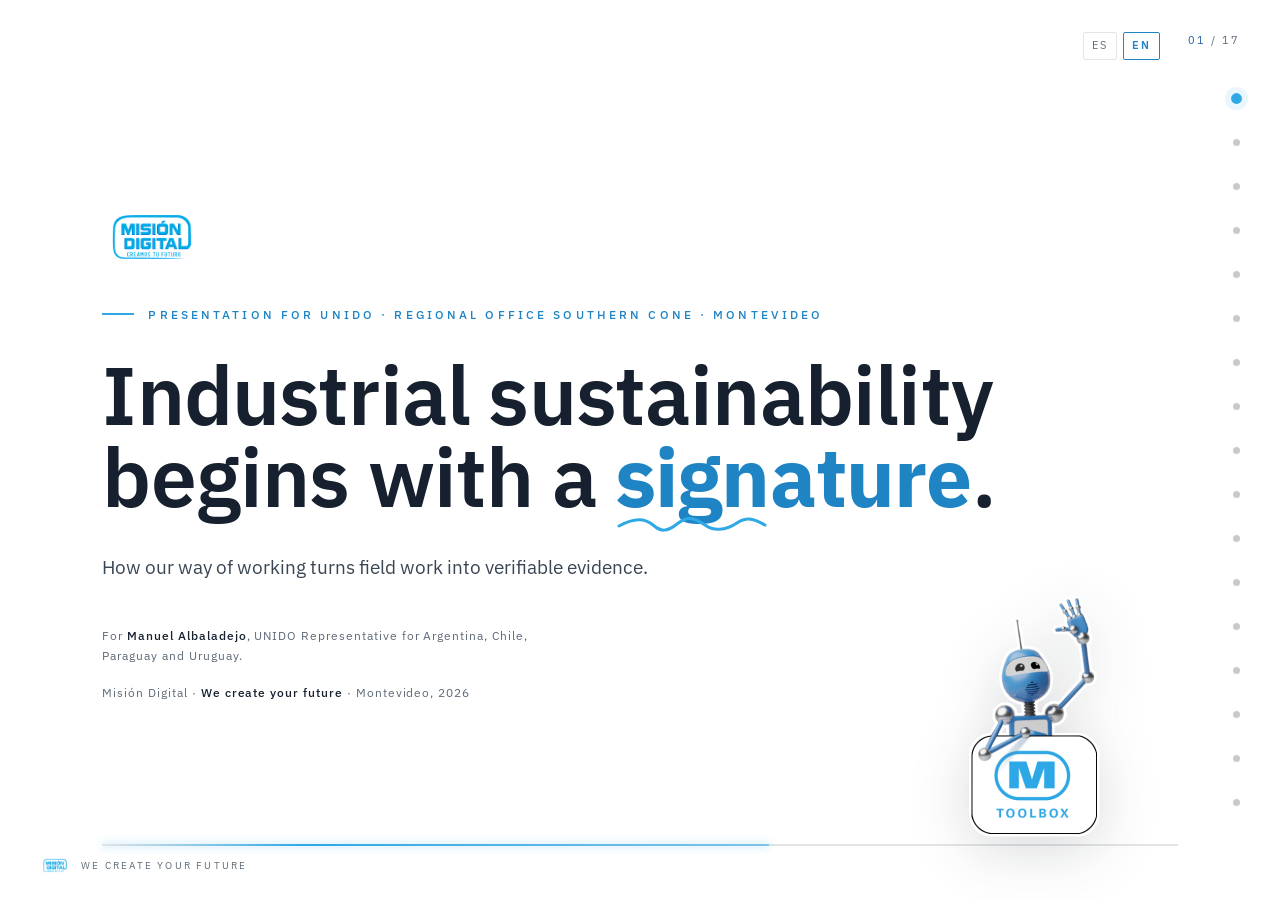
==== index-en.html @ bc935ff2 "Add English version, IBM Plex Sans unification, new assets - Add index-en.html (English translation," ====
<!DOCTYPE html>
<html lang="en">
<head>
<meta charset="utf-8">
<meta name="viewport" content="width=device-width, initial-scale=1, viewport-fit=cover">
<title>Misión Digital · Presentation for UNIDO · Southern Cone</title>
<meta name="description" content="Misión Digital. How our way of working turns field work into verifiable evidence. For the UNIDO Regional Office for the Southern Cone.">

<link rel="preconnect" href="https://fonts.googleapis.com">
<link rel="preconnect" href="https://fonts.gstatic.com" crossorigin>
<link href="https://fonts.googleapis.com/css2?family=IBM+Plex+Sans:wght@300;400;500;600;700&display=swap" rel="stylesheet">

<style>
/* ════════════════════════════════════════════════════════════════════════
   MISIÓN DIGITAL · ONUDI Cono Sur
   Brand system per Misión Digital Color Scheme Company Design:
   COOLING/WATER family on white. IBM Plex Sans Condensed (display),
   IBM Plex Sans (body), IBM Plex Mono (data). Heating reserved for accents.
   Cyan is the brand primary, teal is the mandate accent.
   ════════════════════════════════════════════════════════════════════════ */
:root {
  /* Surfaces */
  --white:      #FFFFFF;
  --mist:       #F4F8FB;
  --cloud:      #E8F1F7;
  --paper:      #FFFFFF;
  --paper-deep: #F4F8FB;
  --paper-card: #FFFFFF;

  /* Ink */
  --ink:        #16202E;
  --ink-body:   #3A4654;
  --ink-muted:  #5E6B79;
  --rule:       rgba(22, 32, 46, 0.12);
  --rule-strong:rgba(22, 32, 46, 0.24);

  /* COOLING / WATER (primary brand palette, exact RGB from the brand book) */
  --cyan:       #2EA9E6;   /* primary */
  --cyan-deep:  #1E84C4;
  --blue:       #2460A8;   /* secondary */
  --indigo:     #2D3566;   /* dark sections */
  --teal:       #00747F;   /* mandate accent */
  --sea:        #1A9C97;
  --cyan-soft:  rgba(46, 169, 230, 0.10);
  --teal-soft:  rgba(0, 116, 127, 0.10);
  --cyan-glow:  rgba(46, 169, 230, 0.55);

  /* HEATING / FIRE (reserved, accents only) */
  --heat:       #D3731B;
  --heat-2:     #C73C1C;

  /* Legacy aliases so existing markup resolves on-brand */
  --brand:      var(--cyan);
  --brand-deep: var(--cyan-deep);
  --brand-soft: var(--cyan-soft);
  --brand-bright: var(--cyan);
  --slate:      #5E6B79;
  --slate-soft: rgba(94, 107, 121, 0.10);

  --sans-c: "IBM Plex Sans", system-ui, sans-serif;
  --sans:   "IBM Plex Sans", system-ui, sans-serif;
  --mono:   "IBM Plex Sans", system-ui, sans-serif;

  --ease:    cubic-bezier(0.22, 1, 0.36, 1);
  --ease-d:  cubic-bezier(0.16, 1, 0.3, 1);
}

* { margin: 0; padding: 0; box-sizing: border-box; }
html { -webkit-font-smoothing: antialiased; text-rendering: optimizeLegibility; }
body { background: var(--white); color: var(--ink); font-family: var(--sans); font-weight: 400; line-height: 1.6; }
:focus-visible { outline: 2px solid var(--cyan-deep); outline-offset: 3px; }
.skip-link { position: absolute; left: 12px; top: -60px; z-index: 100; background: var(--white); color: var(--cyan-deep); font-family: var(--mono); font-size: 13px; padding: 10px 16px; border: 1px solid var(--rule-strong); border-radius: 3px; transition: top 200ms var(--ease); }
.skip-link:focus { top: 12px; }
::selection { background: var(--cyan-soft); color: var(--ink); }
img { display: block; max-width: 100%; }

.bg-wash {
  position: fixed; inset: 0; z-index: -2; pointer-events: none;
  background:
    radial-gradient(60% 50% at 82% 8%, rgba(46,169,230,0.06) 0%, transparent 60%),
    radial-gradient(55% 50% at 8% 92%, rgba(0,116,127,0.05) 0%, transparent 60%);
}

/* ════════════════════════════════════════════════════════════════════════
   CHROME
   ════════════════════════════════════════════════════════════════════════ */
.chrome { position: fixed; inset: 0; z-index: 50; pointer-events: none; }
.progress { position: absolute; top: 0; left: 0; height: 3px; width: 0%; background: linear-gradient(90deg, var(--cyan), var(--blue)); transition: width 800ms var(--ease-d); }
.brandmark { position: absolute; top: 26px; left: 40px; height: 34px; display: flex; align-items: center; }
.brandmark img { height: 100%; width: auto; }
.brandmark .wm { display: none; }
.counter { position: absolute; top: 32px; right: 40px; font-family: var(--mono); font-size: 11px; letter-spacing: 0.18em; color: var(--ink-muted); }
.counter .now { color: var(--blue); }
.dot-nav { position: absolute; right: 22px; top: 50%; transform: translateY(-50%); display: flex; flex-direction: column; gap: 0; pointer-events: auto; }
.dot-nav button { position: relative; width: 44px; height: 44px; border-radius: 50%; border: none; padding: 0; background: transparent; cursor: pointer; display: flex; align-items: center; justify-content: center; }
.dot-nav button::before { content: ""; width: 7px; height: 7px; border-radius: 50%; background: var(--rule-strong); transition: all 380ms var(--ease); }
.dot-nav button.active::before { background: var(--cyan); transform: scale(1.55); box-shadow: 0 0 0 4px var(--cyan-soft); }
.dot-nav button:hover::before { background: var(--blue); }
.dot-nav button:focus-visible { outline: 2px solid var(--cyan-deep); outline-offset: -6px; border-radius: 50%; }
body.dark-active .chrome .counter { color: rgba(255,255,255,0.7); }
body.dark-active .chrome .brandmark .blue { display: none; }
body.dark-active .chrome .brandmark .white { display: block !important; }

/* ════════════════════════════════════════════════════════════════════════
   SLIDE SKELETON
   ════════════════════════════════════════════════════════════════════════ */
.deck { scroll-snap-type: y proximity; height: 100vh; overflow-y: scroll; scroll-behavior: smooth; }
.deck::-webkit-scrollbar { width: 0; }
.slide {
  position: relative; min-height: 100vh; min-height: 100dvh;
  scroll-snap-align: start;
  padding: 116px 8vw 104px;
  display: flex; flex-direction: column; justify-content: center;
  isolation: isolate; content-visibility: auto; contain-intrinsic-size: 100vw 100vh;
  background: var(--white);
}
.slide.alt { background: var(--mist); }
.slide.dark { background: var(--indigo); color: #fff; }
.slide.cover { content-visibility: visible; background: var(--white); }
.slide-inner { width: 100%; max-width: 1100px; margin: 0 auto; }

/* ─── Kicker ─── */
.kicker { font-family: var(--mono); font-size: 12px; letter-spacing: 0.26em; text-transform: uppercase; color: var(--cyan-deep); font-weight: 500; display: flex; align-items: center; gap: 14px; margin-bottom: 30px; }
.kicker::before { content: ""; width: 32px; height: 2px; background: var(--cyan); }
.kicker.teal { color: var(--teal); }
.kicker.teal::before { background: var(--teal); }
.slide.dark .kicker { color: #6FD0F5; }
.slide.dark .kicker::before { background: #6FD0F5; }

/* ─── Display type: IBM Plex Sans Condensed ─── */
.h1 { font-family: var(--sans-c); font-weight: 600; font-size: clamp(44px, 6.4vw, 104px); line-height: 1.0; letter-spacing: -0.01em; color: var(--ink); text-wrap: balance; }
.h2 { font-family: var(--sans-c); font-weight: 600; font-size: clamp(32px, 4.4vw, 64px); line-height: 1.04; letter-spacing: -0.005em; color: var(--ink); text-wrap: balance; margin-bottom: 28px; }
.slide.dark .h1, .slide.dark .h2 { color: #fff; }
.h1 .em, .h2 .em { color: var(--cyan-deep); font-weight: 700; }
.slide.dark .h1 .em, .slide.dark .h2 .em { color: #6FD0F5; }
.lead { font-family: var(--sans); font-weight: 400; font-size: clamp(18px, 1.5vw, 23px); line-height: 1.58; color: var(--ink-body); max-width: 58ch; }
.slide.dark .lead { color: rgba(255,255,255,0.86); }
.body { font-family: var(--sans); font-size: 18px; line-height: 1.62; color: var(--ink-body); max-width: 60ch; }
.body em { font-style: normal; font-weight: 600; color: var(--ink); }
.slide.dark .body { color: rgba(255,255,255,0.84); }

.mono { font-family: var(--mono); font-size: 12px; letter-spacing: 0.08em; color: var(--ink-muted); }
.tagline { margin-top: 34px; font-family: var(--sans-c); font-weight: 500; font-size: 16px; letter-spacing: 0.02em; color: var(--ink-muted); }

.chips { display: flex; flex-wrap: wrap; gap: 12px; margin-top: 30px; }
.chip { font-family: var(--mono); font-size: 11px; letter-spacing: 0.16em; text-transform: uppercase; color: var(--blue); padding: 8px 16px; border: 1px solid var(--cyan-soft); border-radius: 2px; background: var(--cyan-soft); }

/* honest aside */
.aside { margin-top: 30px; padding: 18px 24px; border-left: 3px solid var(--slate); background: var(--slate-soft); border-radius: 0 3px 3px 0; max-width: 60ch; font-size: 15.5px; line-height: 1.6; color: var(--ink-body); }
.aside .lbl { font-family: var(--mono); font-size: 10px; letter-spacing: 0.2em; text-transform: uppercase; color: var(--slate); display: block; margin-bottom: 7px; }
.slide.dark .aside { background: rgba(255,255,255,0.07); border-left-color: rgba(255,255,255,0.4); color: rgba(255,255,255,0.82); }
.slide.dark .aside .lbl { color: rgba(255,255,255,0.6); }

/* pull quote */
.pq { margin-top: 40px; max-width: 52ch; }
.pq .q { font-family: var(--sans-c); font-weight: 500; font-size: clamp(20px,1.9vw,28px); line-height: 1.3; color: var(--ink); }
.pq .by { margin-top: 14px; font-family: var(--mono); font-size: 11px; letter-spacing: 0.16em; text-transform: uppercase; color: var(--ink-muted); display: flex; align-items: center; gap: 12px; }
.pq .by::before { content: ""; width: 22px; height: 2px; background: var(--cyan); }

/* ─── Reveals ─── */
.r-up { opacity: 0; transform: translateY(26px); transition: opacity 1s var(--ease), transform 1.1s var(--ease-d); }
.r-fade { opacity: 0; transition: opacity 1.1s var(--ease); }
.r-line { opacity: 0; transform: translateY(12px); transition: opacity 0.8s var(--ease), transform 0.9s var(--ease-d); }
.slide.in .r-up, .slide.in .r-fade, .slide.in .r-line { opacity: 1; transform: none; }
.slide.in [data-delay] { transition-delay: var(--d, 0s); }
.mask-rows .row { display: block; overflow: hidden; padding-bottom: 22px; margin-bottom: -22px; }
.mask-rows .row > span { display: inline-block; transform: translateY(110%); transition: transform 0.9s var(--ease-d); }
.sig-keep { white-space: nowrap; }
.slide.in .mask-rows .row > span { transform: translateY(0); }
.slide.in .mask-rows .row:nth-child(2) > span { transition-delay: 0.08s; }

/* signature underline */
.sig-wrap { display: inline-block; position: relative; }
.sig-path { stroke: var(--cyan); stroke-width: 3; fill: none; stroke-linecap: round; stroke-linejoin: round; stroke-dasharray: 760; stroke-dashoffset: 760; transition: stroke-dashoffset 1.4s var(--ease-d) 0.4s; }
.slide.in .sig-path { stroke-dashoffset: 0; }

/* data line motif */
.data-line { position: absolute; left: 8vw; right: 8vw; bottom: 54px; height: 2px; }
.data-line .track { position: absolute; inset: 0; background: var(--rule); }
.data-line .lit { position: absolute; left: 0; top: 0; height: 2px; width: 0; background: linear-gradient(90deg, transparent, var(--cyan) 30%, var(--cyan-glow)); box-shadow: 0 0 8px var(--cyan-glow); transition: width 1.8s var(--ease-d) 0.8s; }
.slide.in .data-line.broken .lit { width: 62%; }
.slide.in .data-line.whole .lit { width: 100%; transition-duration: 2.1s; }

.stamp { display: inline-flex; align-items: center; gap: 9px; font-family: var(--mono); font-size: 12px; letter-spacing: 0.04em; color: var(--ink); background: var(--white); border: 1px solid var(--rule-strong); border-radius: 3px; padding: 8px 13px; box-shadow: 0 8px 24px rgba(22,32,46,0.08); opacity: 0; transform: scale(0.96); transform-origin: left center; transition: opacity 0.4s ease 1s, transform 0.4s var(--ease-d) 1s; }
.slide.in .stamp { opacity: 1; transform: scale(1); }
.stamp .dot { width: 7px; height: 7px; border-radius: 50%; background: var(--cyan); box-shadow: 0 0 7px var(--cyan-glow); }

/* ════════════════════════════════════════════════════════════════════════
   COVER + CLOSE
   ════════════════════════════════════════════════════════════════════════ */
.cover-logo { height: 56px; margin-bottom: 40px; }
.cover-logo img { height: 100%; width: auto; }
.cover-meta { margin-top: 44px; display: flex; flex-direction: column; gap: 8px; }
.cover-for { font-family: var(--mono); font-size: 12px; letter-spacing: 0.08em; color: var(--ink-muted); max-width: 62ch; line-height: 1.7; }
.cover-for b { color: var(--ink); font-weight: 500; }

/* ════════════════════════════════════════════════════════════════════════
   COMPONENTS
   ════════════════════════════════════════════════════════════════════════ */
.def-grid { display: grid; grid-template-columns: repeat(3, 1fr); gap: 22px; margin-top: 12px; }
.def-card { background: var(--white); border: 1px solid var(--rule); border-top: 3px solid var(--cyan); padding: 26px 24px 28px; border-radius: 3px; display: flex; flex-direction: column; gap: 12px; box-shadow: 0 10px 30px rgba(22,32,46,0.05); }
.def-card.ods { border-top-color: var(--teal); }
.def-card .dt { font-family: var(--sans-c); font-weight: 600; font-size: 24px; color: var(--ink); }
.def-card.ods .dt { color: var(--teal); }
.def-card .dd { font-size: 14.5px; line-height: 1.55; color: var(--ink-body); }
.def-card .src { font-family: var(--mono); font-size: 10px; letter-spacing: 0.1em; text-transform: uppercase; color: var(--ink-muted); margin-top: auto; padding-top: 12px; border-top: 1px solid var(--rule); }
.def-foot { margin-top: 30px; font-family: var(--sans-c); font-weight: 500; font-size: clamp(19px,1.8vw,26px); color: var(--ink); text-align: center; }
.def-foot b { color: var(--teal); font-weight: 700; }

/* diptych */
.dip { display: grid; grid-template-columns: 1fr 1fr; gap: 26px; margin-top: 14px; }
.dip .pane { border: 1px solid var(--rule); border-radius: 3px; padding: 26px; background: var(--white); display: flex; flex-direction: column; gap: 16px; min-height: 220px; }
.dip .pane.paper { background: repeating-linear-gradient(0deg, #fbfcfd, #fbfcfd 27px, #eef2f6 28px); }
.dip .pane .pane-lbl { font-family: var(--mono); font-size: 10px; letter-spacing: 0.18em; text-transform: uppercase; color: var(--ink-muted); }
.dip .pane.paper .scribble { font-family: var(--sans-c); font-weight: 400; color: var(--slate); font-size: 17px; line-height: 1.8; text-decoration: line-through; text-decoration-color: color-mix(in srgb, var(--heat-2) 45%, transparent); }
.dip .pane.digital { border-top: 3px solid var(--cyan); }
.dip .pane.digital .rec-row { display: flex; align-items: center; gap: 12px; font-family: var(--mono); font-size: 13px; color: var(--ink); padding: 9px 0; border-bottom: 1px solid var(--rule); }
.dip .pane.digital .rec-row .tick { color: var(--blue); }
.dip .foot-pair { display: grid; grid-template-columns: 1fr 1fr; gap: 26px; margin-top: 14px; }
.dip-foot { font-family: var(--mono); font-size: 11px; letter-spacing: 0.04em; color: var(--ink-muted); }
.dip-foot.ok { color: var(--blue); }

/* two-part */
.two { display: grid; grid-template-columns: 1fr 1fr; gap: 26px; margin-top: 10px; }
.two .panel { border: 1px solid var(--rule); border-radius: 3px; padding: 28px; background: var(--white); }
.two .panel h3 { font-family: var(--mono); font-size: 12px; font-weight: 500; letter-spacing: 0.2em; text-transform: uppercase; color: var(--blue); margin-bottom: 14px; }
.two .panel .pt { font-family: var(--sans-c); font-weight: 600; font-size: 21px; color: var(--ink); margin-bottom: 12px; }
.two .panel .pd { font-size: 15px; line-height: 1.55; color: var(--ink-body); }
.two .panel .pl { margin-top: 16px; font-family: var(--mono); font-size: 11px; color: var(--ink-muted); padding-top: 12px; border-top: 1px solid var(--rule); }
.two-mid { text-align: center; margin-top: 26px; font-family: var(--sans-c); font-weight: 500; font-size: clamp(18px,1.7vw,24px); color: var(--ink); }

/* columns */
.cols3 { display: grid; grid-template-columns: repeat(3,1fr); gap: 30px; margin-top: 10px; }
.col h3 { font-family: var(--mono); font-size: 11px; font-weight: 500; letter-spacing: 0.18em; text-transform: uppercase; color: var(--blue); margin-bottom: 16px; padding-bottom: 10px; border-bottom: 1px solid var(--rule); }
.col ul { list-style: none; display: flex; flex-direction: column; gap: 10px; }
.col li { font-size: 15.5px; color: var(--ink-body); display: flex; gap: 10px; }
.col li::before { content: ""; flex: 0 0 auto; width: 6px; height: 6px; border-radius: 50%; background: var(--cyan); margin-top: 8px; }
.col li .yr { font-family: var(--mono); color: var(--ink-muted); font-size: 12px; }
.col.portfolio li::before { background: var(--teal); }

/* 8 tabs */
.tabs { margin-top: 14px; }
.tab-phases { display: flex; gap: 8px; margin-bottom: 14px; flex-wrap: wrap; }
.tab-phase { font-family: var(--mono); font-size: 10px; letter-spacing: 0.16em; text-transform: uppercase; color: var(--ink-muted); padding: 5px 12px; border: 1px solid var(--rule); border-radius: 999px; }
.tab-strip { display: grid; grid-template-columns: repeat(8, 1fr); border: 1px solid var(--rule); border-radius: 4px; overflow: hidden; background: var(--white); }
.tab { padding: 18px 12px; border-right: 1px solid var(--rule); cursor: pointer; transition: background 280ms var(--ease); position: relative; }
.tab:last-child { border-right: none; }
.tab:hover, .tab.active { background: var(--cyan-soft); }
.tab .rn { font-family: var(--sans-c); font-weight: 600; font-size: 22px; color: var(--ink-muted); transition: color 280ms; }
.tab:hover .rn, .tab.active .rn { color: var(--cyan-deep); }
.tab .tn { font-family: var(--mono); font-size: 10px; letter-spacing: 0.02em; text-transform: uppercase; color: var(--ink); margin-top: 8px; line-height: 1.3; }
.tab.measure .rn { color: var(--teal); }
.tab .pip { position: absolute; bottom: 8px; left: 12px; width: 6px; height: 6px; border-radius: 50%; background: var(--teal); opacity: 0; }
.tab.measure .pip { opacity: 1; }
.tab-panel { overflow: hidden; max-height: 0; transition: max-height 380ms var(--ease-d); border: 1px solid transparent; }
.tab-panel.open { max-height: 280px; margin-top: 14px; border-color: var(--rule); border-radius: 4px; background: var(--white); }
.tab-panel .tp-inner { padding: 24px 26px; }
.tab-panel .tp-title { font-family: var(--sans-c); font-weight: 600; font-size: 22px; color: var(--ink); margin-bottom: 10px; }
.tab-panel .tp-body { font-size: 15px; color: var(--ink-body); line-height: 1.6; max-width: 66ch; }
.tab-panel .tp-sample { font-family: var(--mono); font-size: 12px; color: var(--blue); margin-top: 14px; }
.tab-foot { margin-top: 18px; font-family: var(--mono); font-size: 12px; letter-spacing: 0.04em; color: var(--ink-muted); display: flex; align-items: center; gap: 10px; }
.tab-foot::before { content: ""; width: 18px; height: 2px; background: var(--cyan); }

/* zoom field */
.zoom-field { margin-top: 26px; display: grid; grid-template-columns: repeat(12, 1fr); gap: 6px; max-width: 720px; }
.zoom-cell { aspect-ratio: 1.4; border: 1px solid var(--rule); border-radius: 2px; background: var(--white); opacity: 0; transform: scale(0.6); }
.slide.in .zoom-cell { opacity: 1; transform: scale(1); transition: opacity 0.5s ease, transform 0.6s var(--ease-d); }
.zoom-cell.hero { border-color: var(--cyan); box-shadow: 0 0 0 1px var(--cyan), 0 8px 22px var(--cyan-soft); position: relative; }
.zoom-cell.hero::after { content: "J. Suárez"; position: absolute; inset: 0; display: flex; align-items: center; justify-content: center; font-family: var(--mono); font-size: 7px; color: var(--cyan-deep); }

/* three voices */
.voices { display: grid; grid-template-columns: repeat(3,1fr); gap: 22px; margin-top: 16px; }
.voice { border: 1px solid var(--rule); border-radius: 3px; padding: 24px; background: var(--white); text-align: center; }
.voice .vn { font-family: var(--mono); font-size: 12px; letter-spacing: 0.16em; text-transform: uppercase; color: var(--ink); margin-bottom: 10px; }
.voice .vd { font-size: 14px; color: var(--ink-body); line-height: 1.5; }
.voice.gov { border-top: 3px solid var(--teal); cursor: pointer; }
.voice.gov .vn { color: var(--teal); }
.voice.gov .cycle { margin-top: 12px; font-family: var(--mono); font-size: 11px; color: var(--teal); border: 1px dashed var(--teal); border-radius: 999px; padding: 5px 12px; display: inline-block; }

/* big number */
.big-num { font-family: var(--sans-c); font-weight: 600; font-size: clamp(120px, 20vw, 280px); line-height: 0.86; color: var(--cyan-deep); letter-spacing: -0.02em; font-variant-numeric: tabular-nums; }
.big-sub { font-family: var(--mono); font-size: 14px; letter-spacing: 0.2em; text-transform: uppercase; color: var(--ink-muted); margin-top: 6px; }

/* cartera */
.cartera { display: grid; grid-template-columns: repeat(3,1fr); gap: 22px; margin-top: 14px; }
.cart { border: 1px solid var(--rule); border-radius: 3px; padding: 24px; background: var(--white); position: relative; display: flex; flex-direction: column; gap: 12px; }
.cart .cl { font-family: var(--mono); font-size: 11px; letter-spacing: 0.14em; text-transform: uppercase; color: var(--teal); padding-right: 96px; padding-top: 4px; }
.cart .cb { font-size: 15px; line-height: 1.55; color: var(--ink-body); }
.cart .clink { font-family: var(--mono); font-size: 11px; color: var(--ink-muted); margin-top: auto; padding-top: 12px; border-top: 1px solid var(--rule); }
.cart .clink b { color: var(--blue); font-weight: 500; }
.ribbon { position: absolute; top: 16px; right: -1px; font-family: var(--mono); font-size: 9px; letter-spacing: 0.14em; text-transform: uppercase; background: var(--blue); color: #fff; padding: 4px 10px; border-radius: 2px 0 0 2px; }

/* landscape */
.landscape { display: grid; grid-template-columns: repeat(2,1fr); gap: 18px 40px; margin-top: 18px; }
.land { display: flex; gap: 16px; padding: 18px 0; border-top: 1px solid var(--rule); }
.land .ln { font-family: var(--sans-c); font-weight: 600; font-size: 26px; color: var(--blue); line-height: 1; }
.land .lt { font-family: var(--sans-c); font-weight: 600; font-size: 16px; color: var(--ink); margin-bottom: 5px; }
.land .lb { font-size: 14px; color: var(--ink-body); line-height: 1.5; }

/* balance */
.scale { display: grid; grid-template-columns: 1fr 1fr; gap: 26px; margin-top: 16px; }
.pan { border: 1px solid var(--rule); border-radius: 3px; padding: 26px; }
.pan { border-top: 3px solid var(--slate); }
.pan h3 { font-family: var(--mono); font-size: 11px; font-weight: 500; letter-spacing: 0.18em; text-transform: uppercase; color: var(--slate); margin-bottom: 16px; }
.pan ul { list-style: none; display: flex; flex-direction: column; gap: 12px; }
.pan li { font-size: 15px; line-height: 1.5; color: var(--ink-body); display: flex; gap: 10px; }
.pan li::before { content: ""; flex: 0 0 auto; width: 6px; height: 6px; border-radius: 50%; background: var(--slate); margin-top: 8px; }
.pan.is li::before { background: var(--cyan); }
.scale-close { margin-top: 28px; text-align: center; font-family: var(--sans-c); font-weight: 500; font-size: clamp(17px,1.6vw,23px); color: var(--ink); }

/* bridge */
.bridge { margin-top: 18px; display: flex; flex-direction: column; }
.brow { display: grid; grid-template-columns: 1fr 64px 1fr; align-items: center; padding: 16px 0; border-bottom: 1px solid var(--rule); }
.brow:first-child { border-top: 1px solid var(--rule); }
.brow .bl { text-align: right; font-size: 15.5px; color: var(--ink); font-weight: 500; }
.brow .br { text-align: left; font-size: 15.5px; color: var(--ink-body); }
.brow .bc { display: flex; align-items: center; justify-content: center; }
.brow .bc svg { width: 64px; height: 14px; }
.brow .bc path { stroke: var(--teal); stroke-width: 2; fill: none; stroke-dasharray: 64; stroke-dashoffset: 64; transition: stroke-dashoffset 0.7s var(--ease-d); }
.slide.in .brow .bc path { stroke-dashoffset: 0; }
.bridge-foot { margin-top: 24px; text-align: center; font-family: var(--sans-c); font-weight: 500; font-size: clamp(17px,1.6vw,23px); color: var(--ink); }

/* close logo */
.close-logo { height: 44px; margin-top: 28px; }
.close-logo img { height: 100%; width: auto; }

/* ─── Persistent brand lockup (bottom-left) ─── */
.brandfoot { position: absolute; bottom: 26px; left: 40px; display: flex; align-items: center; gap: 11px; font-family: var(--mono); font-size: 10px; letter-spacing: 0.22em; text-transform: uppercase; color: var(--ink-muted); }
.brandfoot img { height: 17px; width: auto; opacity: 0.9; }
body.dark-active .chrome .brandfoot { color: rgba(255,255,255,0.6); }
body.dark-active .chrome .brandfoot .blue { display: none; }
body.dark-active .chrome .brandfoot .white { display: inline !important; }
body.hide-brandfoot .chrome .brandfoot { display: none; }
body.cover-active .chrome .brandmark { display: none; }

/* ─── Makkie robot mascot, tasteful per-slide placements ─── */
.robot { position: absolute; z-index: 3; pointer-events: none; opacity: 0; filter: drop-shadow(0 14px 28px rgba(22,32,46,0.16)); transition: opacity 1.1s var(--ease), transform 1.2s var(--ease-d); }
.slide.in .robot { opacity: 1; transform: none; }
.robot.cv { right: 9vw; bottom: 56px; width: clamp(200px, 20vw, 300px); transform: translateY(26px) rotate(2deg); }
.robot.think { right: 5vw; bottom: 40px; width: clamp(170px, 16vw, 240px); transform: translateY(22px); }
.robot.run { right: 11vw; top: 50%; margin-top: -160px; width: clamp(200px, 19vw, 290px); transform: translateX(18px); }
.robot.stand { right: 9vw; bottom: 56px; width: clamp(200px, 19vw, 290px); transform: translateY(26px); }
@media (max-width: 980px) { .robot { display: none; } }

/* ─── Orange accent (≈5%, per brand book), reserved for small details ─── */
.tag-plm { display: inline-flex; align-items: center; gap: 9px; font-family: var(--mono); font-size: 12px; letter-spacing: 0.22em; text-transform: uppercase; color: var(--teal); margin-bottom: 8px; }
.tag-plm::before { content: ""; width: 22px; height: 2px; background: var(--heat); }
.offer-list { list-style: none; margin-top: 26px; display: flex; flex-direction: column; gap: 14px; max-width: 60ch; }
.offer-list li { display: flex; gap: 14px; align-items: baseline; font-size: 17px; line-height: 1.5; color: var(--ink-body); }
.offer-list li b { font-family: var(--sans-c); font-weight: 600; color: var(--ink); }
.offer-list li .om { font-family: var(--mono); font-size: 12px; color: var(--blue); flex: 0 0 auto; width: 22px; }
.offer-head { font-family: var(--sans-c); font-weight: 600; font-size: clamp(20px,2vw,28px); color: var(--ink); margin-top: 6px; }

/* ════════════════════════════════════════════════════════════════════════
   RESPONSIVE + MOTION
   ════════════════════════════════════════════════════════════════════════ */
/* English copy is longer, so s12 body needs to stay clear of the running robot mascot */
#s12 .slide-inner > .body { max-width: 48ch; padding-right: 0; }
#s12 .aside { max-width: 60ch; }

@media (max-width: 880px) {
  .slide { padding: 100px 7vw 84px; }
  .def-grid, .cols3, .voices, .cartera, .two, .dip, .scale, .landscape { grid-template-columns: 1fr; }
  .tab-strip { grid-template-columns: none; grid-auto-flow: column; grid-auto-columns: minmax(96px, 1fr); overflow-x: auto; overflow-y: hidden; -webkit-overflow-scrolling: touch; scroll-snap-type: x proximity; }
  .tab { scroll-snap-align: start; }
  .data-line { left: 7vw; right: 7vw; }
  .zoom-field { grid-template-columns: repeat(8,1fr); }
  .brow { grid-template-columns: 1fr 40px 1fr; }
  .dot-nav { display: none; }
}
@media (prefers-reduced-motion: reduce) {
  * { transition: none !important; animation: none !important; }
  .deck { scroll-behavior: auto; }
  .r-up, .r-fade, .r-line { opacity: 1 !important; transform: none !important; }
  .mask-rows .row > span { transform: none !important; }
  .sig-path { stroke-dashoffset: 0 !important; }
  .data-line .lit { width: 100% !important; }
  .zoom-cell { opacity: 1 !important; transform: none !important; }
  .stamp { opacity: 1 !important; transform: none !important; }
  .brow .bc path { stroke-dashoffset: 0 !important; }
}
@media print { .chrome, .bg-wash { display: none; } .slide { min-height: auto; page-break-after: always; padding: 40px; } }
</style>
</head>
<body>

<a class="skip-link" href="#s1">Skip to content</a>

<div class="bg-wash"></div>

<main class="deck" id="deck" aria-label="Misión Digital Presentation · UNIDO Southern Cone">

<!-- 1 · COVER -->
<section class="slide cover" id="s1" data-label="Cover" aria-label="Cover">
  <img class="robot cv" src="/assets/robot-wave.png" alt="" aria-hidden="true">
  <div class="slide-inner">
    <div class="cover-logo r-fade"><img src="/assets/logo-blue.svg" alt="Misión Digital"></div>
    <div class="kicker r-fade" data-delay style="--d:.15s;">Presentation for UNIDO · Regional Office Southern Cone · Montevideo</div>
    <h1 class="h1 mask-rows">
      <span class="row"><span>Industrial sustainability</span></span>
      <span class="row"><span>begins with <span class="sig-keep">a&nbsp;<span class="sig-wrap"><span class="em">signature</span>.<svg width="170" height="30" viewBox="0 0 170 30" aria-hidden="true" style="position:absolute;left:0;bottom:-22px;overflow:visible"><path class="sig-path" d="M4 16 C 18 8, 30 8, 38 15 S 52 22, 62 14 S 78 7, 90 15 C 98 21, 110 21, 122 13 S 142 11, 150 15"/></svg></span></span></span></span>
    </h1>
    <p class="lead r-up" data-delay style="--d:.5s; margin-top:34px;">How our way of working turns field work into verifiable evidence.</p>
    <div class="cover-meta r-fade" data-delay style="--d:.8s;">
      <div class="cover-for">For <b>Manuel Albaladejo</b>, UNIDO Representative for Argentina, Chile, Paraguay and Uruguay.</div>
      <div class="cover-for" style="margin-top:8px;">Misión Digital · <b>We create your future</b> · Montevideo, 2026</div>
    </div>
  </div>
  <div class="data-line broken"><div class="track"></div><div class="lit"></div></div>
</section>

<!-- 2 · THE PURPOSE -->
<section class="slide alt" id="s2" data-label="The Purpose" aria-label="The Purpose">
  <div class="slide-inner">
    <div class="kicker r-up">The Purpose</div>
    <h2 class="h2 r-up" data-delay style="--d:.1s;">We're not here to sell a system. We're here to show a <span class="em">way of working</span>.</h2>
    <p class="lead r-up" data-delay style="--d:.25s;">We're a Uruguayan company. We turn paper-based industrial processes into signed digital flows, with timestamp, technician, and full traceability.</p>
    <div style="margin-top:32px; display:flex; flex-direction:column; gap:10px;">
      <div class="mono r-line" data-delay style="--d:.4s;">This is not a sales demo.</div>
      <div class="mono r-line" data-delay style="--d:.55s;">It is a peer-to-peer conversation.</div>
      <div class="mono r-line" data-delay style="--d:.7s;">About how verifiable data serves your mandate.</div>
    </div>
    <div class="pq r-fade" data-delay style="--d:.95s; align-self:flex-end;">
      <div class="q">"It is not philanthropy, but a new way of conceiving productive activity."</div>
      <div class="by">M. Albaladejo · País Circular · 2024</div>
    </div>
  </div>
</section>

<!-- 3 · YOUR MANDATE -->
<section class="slide" id="s3" data-label="Your Mandate" aria-label="Your Mandate">
  <div class="slide-inner">
    <div class="kicker teal r-up">Your Mandate</div>
    <h2 class="h2 r-up" data-delay style="--d:.1s;">Inclusive and Sustainable Industrial Development.</h2>
    <div class="def-grid">
      <div class="def-card r-up" data-delay style="--d:.25s;"><div class="dt">ISID</div><div class="dd">That no one is left behind, and that progress takes place within an environmentally sustainable framework.</div><div class="src">Lima Declaration · 2013</div></div>
      <div class="def-card ods r-up" data-delay style="--d:.4s;"><div class="dt">SDG 9</div><div class="dd">Resilient infrastructure, inclusive and sustainable industrialization, and innovation.</div><div class="src">UNIDO · custodian agency for 6 indicators</div></div>
      <div class="def-card r-up" data-delay style="--d:.55s;"><div class="dt">Circular economy</div><div class="dd">A new way of creating value, moving waste from the end to the beginning of the chain.</div><div class="src">UNIDO definition</div></div>
    </div>
    <div class="def-foot r-fade" data-delay style="--d:.8s;">And all of this rests on a single condition: <b>verifiable data</b>.</div>
  </div>
</section>

<!-- 4 · THE OBSTACLE -->
<section class="slide alt" id="s4" data-label="The Obstacle" aria-label="The Obstacle">
  <img class="robot think" src="/assets/robot-think.png" alt="" aria-hidden="true">
  <div class="slide-inner">
    <div class="kicker r-up">The Obstacle</div>
    <h2 class="h2 r-up" data-delay style="--d:.1s;">What can't be traced can't be <span class="em">verified</span>. What isn't verified doesn't count.</h2>
    <p class="body r-up" data-delay style="--d:.25s;">The SMEs your programs aim to help transition still work on paper. Every manual form is a lost data point, an hour transcribed twice, a closure no one can audit.</p>
    <div class="dip">
      <div class="pane paper r-up" data-delay style="--d:.4s;"><div class="pane-lbl">Today · on paper</div><div class="scribble">Maintenance chamber 3<br>filter change<br>afternoon shift</div></div>
      <div class="pane digital r-up" data-delay style="--d:.55s;"><div class="pane-lbl">With XPRNZ · sealed</div><div class="rec-row"><span class="tick">✓</span> Maintenance · chamber 3</div><div class="rec-row"><span class="tick">✓</span> Filter replaced</div><div class="stamp" style="margin-top:8px;"><span class="dot"></span> 14:02 · J. Suárez · WO-2026-0418</div></div>
    </div>
    <div class="dip foot-pair">
      <div class="dip-foot r-fade" data-delay style="--d:.7s;">no time, no signature, no traceability</div>
      <div class="dip-foot ok r-fade" data-delay style="--d:.8s;">time, technician and signature, in the same act</div>
    </div>
  </div>
</section>

<!-- 5 · WHAT IS MISIÓN DIGITAL -->
<section class="slide" id="s5" data-label="What is Misión Digital" aria-label="What is Misión Digital">
  <div class="slide-inner">
    <div class="kicker r-up">What is Misión Digital</div>
    <h2 class="h1 r-up" data-delay style="--d:.1s; font-size:clamp(40px,5.6vw,88px);">The data layer<br>that was missing.</h2>
    <p class="lead r-up" data-delay style="--d:.3s; margin-top:28px;">XPRNZ is not a field-service app. It's the engine that turns every field action into a record with time, technician, and signature. Impossible to repeat, possible to audit.</p>
    <ul class="offer-list r-up" data-delay style="--d:.42s;">
      <li><span class="om">01</span><span>We help companies <b>digitize and organize their workflows</b>.</span></li>
      <li><span class="om">02</span><span>We help <b>manage their data</b> on customers, employees, and jobs.</span></li>
      <li><span class="om">03</span><span>So <b>efficiency improves</b> and tasks are optimized, saving time.</span></li>
    </ul>
    <div class="aside r-fade" data-delay style="--d:.5s;"><span class="lbl">Stated plainly</span>We don't measure tons of CO₂ or kilowatts. We capture and trace the data that makes them verifiable.</div>
    <div class="chips">
      <span class="chip r-up" data-delay style="--d:.6s;">Traceability</span>
      <span class="chip r-up" data-delay style="--d:.68s;">Attribution</span>
      <span class="chip r-up" data-delay style="--d:.76s;">Auditability</span>
    </div>
    <div class="tagline r-fade" data-delay style="--d:.9s;">1 App, the world in your hands.</div>
  </div>
</section>

<!-- 6 · WHO WE ARE -->
<section class="slide alt" id="s6" data-label="Who We Are" aria-label="Who We Are">
  <div class="slide-inner">
    <div class="kicker r-up">Who We Are</div>
    <h2 class="h2 r-up" data-delay style="--d:.1s;">A company with roots in three countries and feet on the ground in <span class="em">Uruguay</span>.</h2>
    <div class="cols3">
      <div class="col r-up" data-delay style="--d:.25s;"><h3>We operate in</h3><ul><li>Netherlands <span class="yr">2018</span></li><li>Belgium <span class="yr">2023</span></li><li>Uruguay <span class="yr">2025</span></li></ul></div>
      <div class="col r-up" data-delay style="--d:.4s;"><h3>Current industries</h3><ul><li>HVAC</li><li>Central heating</li><li>CO regulation</li><li>Ventilation</li><li>Water treatment</li></ul></div>
      <div class="col portfolio r-up" data-delay style="--d:.55s;"><h3>Industries in expansion</h3><ul><li>Cold storage</li><li>Agro-industry</li><li>Automotive</li><li>Transport</li><li>Healthcare</li></ul></div>
    </div>
    <div class="aside r-fade" data-delay style="--d:.75s;">Some of these industries are a roadmap, not a delivered product. We say so plainly.</div>
  </div>
</section>

<!-- 7 · THE SYSTEM -->
<section class="slide" id="s7" data-label="The System" aria-label="The System">
  <div class="slide-inner">
    <div class="kicker r-up">The System</div>
    <h2 class="h2 r-up" data-delay style="--d:.1s;">Two parts. One single data point.</h2>
    <p class="lead r-up" data-delay style="--d:.18s; margin-bottom:6px;">Both programs work together to bring comfort to workers and to office staff.</p>
    <div class="two">
      <div class="panel r-up" data-delay style="--d:.25s;"><h3>Office · web</h3><div class="pt">Data management, equipment management, and job analytics.</div><div class="pd">Where the raw field record becomes a legible dashboard.</div><div class="pl">The layer a cleaner-production advisor would read.</div></div>
      <div class="panel r-up" data-delay style="--d:.4s;"><h3>Field · mobile app</h3><div class="pt">Digital checklists and orders in the technician's hand.</div><div class="pd">The first step toward Industry 4.0 for an SME still working on paper.</div><div class="pl">The on-ramp, not the full ERP.</div></div>
    </div>
    <div class="two-mid r-fade" data-delay style="--d:.6s;">What is captured in the field is governed in the office.</div>
  </div>
</section>

<!-- 8 · THE OFFICE -->
<section class="slide alt" id="s8" data-label="The Office" aria-label="The Office">
  <div class="slide-inner">
    <div class="kicker r-up">The Office</div>
    <h2 class="h2 r-up" data-delay style="--d:.1s;">From thousands of records to a single <span class="em">indicator</span>.</h2>
    <p class="body r-up" data-delay style="--d:.25s;">The same signed action, multiplied and aggregated, becomes a dashboard: times, compliance, interventions per plant, per equipment, per period.</p>
    <div class="offer-head r-up" data-delay style="--d:.34s;">The office program offers:</div>
    <ul class="offer-list r-up" data-delay style="--d:.42s;">
      <li><span class="om">·</span><span><b>Data Management</b></span></li>
      <li><span class="om">·</span><span><b>Employee Management</b></span></li>
      <li><span class="om">·</span><span><b>Job Analytics</b></span></li>
    </ul>
    <div class="aside r-fade" data-delay style="--d:.45s;"><span class="lbl">The bridge to MRV</span>If an environmental data point lives among those fields (consumption, waste, recovered material), the dashboard aggregates it just the same. The architecture doesn't distinguish: it aggregates whatever it's asked to measure.</div>
    <div class="chips">
      <span class="chip r-up" data-delay style="--d:.6s;">CSV</span>
      <span class="chip r-up" data-delay style="--d:.66s;">JSON</span>
      <span class="chip r-up" data-delay style="--d:.72s;">API</span>
    </div>
    <div class="tab-foot r-fade" data-delay style="--d:.85s;">structured data, not a closed PDF</div>
  </div>
</section>

<!-- 9 · THE EIGHT TABS -->
<section class="slide" id="s9" data-label="The Field · The Proof" aria-label="The Field · The Proof">
  <div class="slide-inner">
    <div class="kicker r-up">The Field · The Proof</div>
    <h2 class="h2 r-up" data-delay style="--d:.1s;">One work order. Eight tabs. Every action, sealed.</h2>
    <div class="tabs r-up" data-delay style="--d:.25s;">
      <div class="tab-phases"><span class="tab-phase">Identify · I to IV</span><span class="tab-phase">Measure · V to VI</span><span class="tab-phase">Close · VII to VIII</span></div>
      <div class="tab-strip" id="tabStrip" role="tablist" aria-label="Work order tabs">
        <div class="tab" data-t="1" role="tab" tabindex="-1" aria-selected="false" aria-controls="tabPanel"><div class="rn">I</div><div class="tn">Customer</div></div>
        <div class="tab" data-t="2" role="tab" tabindex="-1" aria-selected="false" aria-controls="tabPanel"><div class="rn">II</div><div class="tn">Work Order</div></div>
        <div class="tab" data-t="3" role="tab" tabindex="-1" aria-selected="false" aria-controls="tabPanel"><div class="rn">III</div><div class="tn">Installation</div></div>
        <div class="tab" data-t="4" role="tab" tabindex="-1" aria-selected="false" aria-controls="tabPanel"><div class="rn">IV</div><div class="tn">Documentation</div></div>
        <div class="tab measure" data-t="5" role="tab" tabindex="-1" aria-selected="false" aria-controls="tabPanel"><div class="rn">V</div><div class="tn">Measurements</div><span class="pip"></span></div>
        <div class="tab" data-t="6" role="tab" tabindex="-1" aria-selected="false" aria-controls="tabPanel"><div class="rn">VI</div><div class="tn">Verification</div></div>
        <div class="tab" data-t="7" role="tab" tabindex="-1" aria-selected="false" aria-controls="tabPanel"><div class="rn">VII</div><div class="tn">Interventions</div></div>
        <div class="tab" data-t="8" role="tab" tabindex="-1" aria-selected="false" aria-controls="tabPanel"><div class="rn">VIII</div><div class="tn">Signature</div></div>
      </div>
      <div class="tab-panel" id="tabPanel" role="tabpanel" aria-live="polite"><div class="tp-inner">
        <div class="tp-title" id="tpTitle">Measurements</div>
        <div class="tp-body" id="tpBody">This is where the numbers live. And this is where your indicators would go: consumption, waste mass, recycled content, emissions reading. The same slot that today holds an HVAC measurement accepts a circularity one.</div>
        <div class="tp-sample" id="tpSample">configurable field · editable cursor</div>
      </div></div>
      <div class="tab-foot r-fade" data-delay style="--d:.5s;">Every action carries time, technician, and signature. Nothing can be made up later.</div>
    </div>
    <div class="aside r-fade" data-delay style="--d:.7s;">Today they capture HVAC compliance and CO regulation. The same mechanism accepts circularity indicators. It's adaptable architecture, not delivered functionality.</div>
  </div>
</section>

<!-- 10 · THE ZOOM OUT -->
<section class="slide alt" id="s10" data-label="The Zoom Out" aria-label="The Zoom Out">
  <div class="slide-inner">
    <div class="kicker r-up">The Zoom Out</div>
    <h2 class="h1 r-up" data-delay style="--d:.1s; font-size:clamp(36px,5vw,76px);">From a signature to a <span class="em">verification system</span>.</h2>
    <p class="body r-up" data-delay style="--d:.3s; margin-top:24px;">One signed order is evidence. A thousand signed orders are a chain of custody. A hundred SMEs with chain of custody are an auditable database for an entire sector.</p>
    <div class="zoom-field" id="zoomField"></div>
    <div class="aside r-fade" data-delay style="--d:.7s;"><span class="lbl">In your language</span>This is exactly what UNIDO calls an MRV system: you can't verify what you can't attribute to who did it, and when. We provide verifiable provenance. The environmental indicator is defined by the program.</div>
  </div>
</section>

<!-- 11 · THREE VOICES -->
<section class="slide" id="s11" data-label="In Three Voices" aria-label="In Three Voices">
  <div class="slide-inner">
    <div class="kicker r-up">The Seal in Three Voices</div>
    <h2 class="h2 r-up" data-delay style="--d:.1s;">The same record, synchronized to three <span class="em">recipients</span>.</h2>
    <div class="voices">
      <div class="voice r-up" data-delay style="--d:.25s;"><div class="vn">Customer</div><div class="vd">Receives evidence of what was done.</div></div>
      <div class="voice r-up" data-delay style="--d:.4s;"><div class="vn">Company</div><div class="vd">Keeps the auditable history.</div></div>
      <div class="voice gov r-up" data-delay style="--d:.55s;" id="govNode" role="button" tabindex="0" aria-label="Government or regulator recipient. Activate to cycle through synchronization destinations."><div class="vn">Government · regulator</div><div class="vd">Receives compliance with no reporting friction.</div><span class="cycle" id="govCycle">CO regulation · Belgium, today</span></div>
    </div>
    <p class="body r-up" data-delay style="--d:.7s; margin-top:26px; max-width:64ch;">What kills compliance in SMEs is the friction of reporting. If the report comes out of the very act of work, that friction disappears. The architecture is the same: it can synchronize to the MRV registry or to whatever body the program designates.</p>
    <div class="aside r-fade" data-delay style="--d:.85s;">Configurable, not pre-integrated with UNIDO. We say so plainly.</div>
  </div>
</section>

<!-- 12 · 60% -->
<section class="slide alt" id="s12" data-label="The Incentive" aria-label="The Incentive">
  <img class="robot run" src="/assets/robot-run.png" alt="" aria-hidden="true">
  <div class="slide-inner" style="text-align:center;">
    <div class="tag-plm r-up" style="justify-content:center;">At Least</div>
    <div class="big-num r-fade" data-delay style="--d:.15s;" id="bigNum">60%</div>
    <div class="big-sub r-up" data-delay style="--d:.4s;">Time Saved</div>
    <p class="body r-up" data-delay style="--d:.55s; margin:26px auto 0; text-align:center;">Eliminating manual transcription and rework returns more than half the closure time of an order.</p>
    <div class="aside r-fade" data-delay style="--d:.7s; margin-left:auto; margin-right:auto; text-align:left;"><span class="lbl">Honestly</span>It's not a ton of CO₂ avoided. It's SME competitiveness and better-used human work: what UNIDO calls productive efficiency within RECP. And it's the carrot. The SME adopts for the time gained. The sustainability data comes as a bonus.</div>
  </div>
</section>

<!-- 13 · FOR YOUR PORTFOLIO -->
<section class="slide" id="s13" data-label="For Your Portfolio" aria-label="For Your Portfolio">
  <div class="slide-inner">
    <div class="kicker teal r-up">For Your Portfolio</div>
    <h2 class="h2 r-up" data-delay style="--d:.1s;">The same engine that traces an order, traces a <span class="em">circular loop</span>.</h2>
    <div class="cartera">
      <div class="cart r-up" data-delay style="--d:.25s;"><span class="ribbon">Roadmap</span><div class="cl">Cold storage · agro-industry</div><div class="cb">Every by-product batch valorized, traced from waste to resource.</div><div class="clink">waste-to-value of the <b>BIOVALOR</b> type</div></div>
      <div class="cart r-up" data-delay style="--d:.4s;"><span class="ribbon">Roadmap</span><div class="cl">Circular economy</div><div class="cb">The Measurements tab captures recovered material and percentage of recycled content.</div><div class="clink">input for the circular roadmaps of Uruguay and Chile</div></div>
      <div class="cart r-up" data-delay style="--d:.55s;"><span class="ribbon">Roadmap</span><div class="cl">Energy transition</div><div class="cb">Maintenance and interventions traced on assets financed by sector instruments.</div><div class="clink"><b>REIF</b>-type assets</div></div>
    </div>
  </div>
</section>

<!-- 14 · THE LANDSCAPE -->
<section class="slide alt" id="s14" data-label="The Landscape" aria-label="The Landscape">
  <div class="slide-inner">
    <div class="kicker r-up">The Landscape</div>
    <h2 class="h2 r-up" data-delay style="--d:.1s;">Where this kind of capability lives.</h2>
    <div class="landscape">
      <div class="land r-up" data-delay style="--d:.25s;"><div class="ln">01</div><div><div class="lt">SME digitization</div><div class="lb">An entry tool for companies not yet ready for a full ERP or Industry 4.0 stack.</div></div></div>
      <div class="land r-up" data-delay style="--d:.38s;"><div class="ln">02</div><div><div class="lt">National circular economy</div><div class="lb">A traceability layer for priority flows: biomass, water, mobility.</div></div></div>
      <div class="land r-up" data-delay style="--d:.51s;"><div class="ln">03</div><div><div class="lt">MRV reading and SDG 9</div><div class="lb">An enterprise-level data source that could aggregate toward SDG 9 statistics.</div></div></div>
      <div class="land r-up" data-delay style="--d:.64s;"><div class="ln">04</div><div><div class="lt">Regulatory compliance</div><div class="lb">Reporting that emerges from the work itself, rather than being transcribed afterward.</div></div></div>
    </div>
    <div class="tab-foot r-fade" data-delay style="--d:.85s;">We show this as a landscape, not as a proposal.</div>
  </div>
</section>

<!-- 15 · WHERE WE ARE PRECISE -->
<section class="slide" id="s15" data-label="Where We Are Precise" aria-label="Where We Are Precise">
  <div class="slide-inner">
    <div class="kicker r-up" style="color:var(--slate);">Where We Are Precise</div>
    <h2 class="h2 r-up" data-delay style="--d:.1s;">What we are <span style="color:var(--slate);font-weight:700;">not</span>.</h2>
    <div class="scale">
      <div class="pan is r-up" data-delay style="--d:.25s;"><h3>What we are</h3><ul><li>Capture and routing layer for verified data</li><li>Sealed traceability at the enterprise level</li><li>Digitization on-ramp for SMEs</li><li>Configurable architecture adaptable per vertical</li></ul></div>
      <div class="pan r-up" data-delay style="--d:.4s;"><h3>What we are not</h3><ul><li>We do not measure tons, kilowatts, or percentages on our own. Those fields are configured.</li><li>We are not a national policy instrument. We are enabling infrastructure.</li><li>We are not a value-chain ledger. We are the source that could feed a Digital Product Passport.</li><li>Synchronization to the regulator is configurable, not pre-integrated with UNIDO</li></ul></div>
    </div>
    <div class="scale-close r-fade" data-delay style="--d:.7s;">An institution like yours recommends tools it knows precisely.</div>
  </div>
</section>

<!-- 16 · THE BRIDGE -->
<section class="slide alt" id="s16" data-label="The Bridge" aria-label="The Bridge">
  <div class="slide-inner">
    <div class="kicker teal r-up">The Bridge</div>
    <h2 class="h2 r-up" data-delay style="--d:.1s;">Your language, our way of working.</h2>
    <div class="bridge">
      <div class="brow r-line" data-delay style="--d:.25s;"><div class="bl">Paper-to-digital in SMEs</div><div class="bc"><svg viewBox="0 0 64 14"><path d="M2 7 H62"/></svg></div><div class="br">first step of Industry 4.0</div></div>
      <div class="brow r-line" data-delay style="--d:.38s;"><div class="bl">MRV system</div><div class="bc"><svg viewBox="0 0 64 14"><path d="M2 7 H62"/></svg></div><div class="br">signed and attributed chain of custody</div></div>
      <div class="brow r-line" data-delay style="--d:.51s;"><div class="bl">Data integrity</div><div class="bc"><svg viewBox="0 0 64 14"><path d="M2 7 H62"/></svg></div><div class="br">tamper-proof record, input for a Digital Product Passport</div></div>
      <div class="brow r-line" data-delay style="--d:.64s;"><div class="bl">SME competitiveness · RECP</div><div class="bc"><svg viewBox="0 0 64 14"><path d="M2 7 H62"/></svg></div><div class="br">60% less time, better use of human work</div></div>
      <div class="brow r-line" data-delay style="--d:.77s;"><div class="bl">Circular roadmaps</div><div class="bc"><svg viewBox="0 0 64 14"><path d="M2 7 H62"/></svg></div><div class="br">the Measurements tab as an indicator slot</div></div>
    </div>
    <div class="bridge-foot r-fade" data-delay style="--d:1s;">It's not coincidence. It's the same idea, from two sides.</div>
  </div>
</section>

<!-- 17 · THE CLOSING -->
<section class="slide dark" id="s17" data-label="The Closing" aria-label="The Closing">
  <img class="robot stand" src="/assets/robot-wink.png" alt="" aria-hidden="true">
  <div class="slide-inner">
    <h2 class="h1 mask-rows">
      <span class="row"><span>It started with a signature.</span></span>
      <span class="row"><span>It can end as a <span class="em">system</span>.</span></span>
    </h2>
    <p class="lead r-up" data-delay style="--d:.5s; margin-top:30px;">A Uruguayan company that says "we create your future", in conversation with the office that believes circularity is a new way to produce. The same idea, from two sides.</p>
    <div class="def-foot r-fade" data-delay style="--d:.8s; text-align:left; margin-top:30px; color:#fff;">This is what we do.</div>
    <div class="close-logo r-fade" data-delay style="--d:1s;"><img src="/assets/logo-white.png" alt="Misión Digital · We create your future"></div>
    <div class="cover-meta r-fade" data-delay style="--d:1.1s;"><div class="cover-for" style="color:rgba(255,255,255,0.7);">Montevideo, 2026</div></div>
  </div>
  <div class="data-line whole"><div class="track" style="background:rgba(255,255,255,0.18)"></div><div class="lit"></div></div>
</section>

</main>

<div class="chrome">
  <div class="progress" id="progress"></div>
  <div class="brandmark">
    <img class="blue" src="/assets/logo-blue.svg" alt="Misión Digital">
    <img class="white" src="/assets/logo-white.png" alt="" aria-hidden="true" style="display:none">
  </div>
  <div class="lang-toggle" style="position:absolute;top:32px;right:120px;display:flex;gap:6px;align-items:center;font-family:var(--mono);font-size:11px;letter-spacing:0.18em;text-transform:uppercase;z-index:50;">
    <a href="/" style="color:var(--ink-muted);text-decoration:none;padding:4px 8px;border:1px solid var(--rule);border-radius:2px;">ES</a>
    <span style="color:var(--cyan-deep);padding:4px 8px;border:1px solid var(--cyan-deep);border-radius:2px;font-weight:600;">EN</span>
  </div>
  <div class="counter"><span class="now" id="now">01</span> / 17</div>
  <nav class="dot-nav" id="dotNav"></nav>
  <div class="brandfoot">
    <img class="blue" src="/assets/logo-blue.svg" alt="">
    <img class="white" src="/assets/logo-white.png" alt="" style="display:none">
    <span>We create your future</span>
  </div>
</div>

<script>
(function () {
  const slides = Array.from(document.querySelectorAll('.slide'));
  const total = slides.length;
  const reduced = matchMedia('(prefers-reduced-motion: reduce)').matches;
  const scrollTo = (el) => el.scrollIntoView({ behavior: reduced ? 'auto' : 'smooth' });

  if (location.search.includes('reveal')) {
    const css = document.createElement('style');
    css.textContent = '.r-up,.r-fade,.r-line{opacity:1!important;transform:none!important}.mask-rows .row>span{transform:none!important}.sig-path{stroke-dashoffset:0!important}.data-line .lit{width:100%!important}.zoom-cell{opacity:1!important;transform:none!important}.stamp{opacity:1!important;transform:none!important}.brow .bc path{stroke-dashoffset:0!important}.slide{content-visibility:visible!important}';
    document.head.appendChild(css);
    slides.forEach(s => s.classList.add('in'));
  }

  const dotNav = document.getElementById('dotNav');
  slides.forEach((s, i) => { const b = document.createElement('button'); b.setAttribute('aria-label', s.dataset.label || ('Slide ' + (i+1))); b.addEventListener('click', () => scrollTo(s)); dotNav.appendChild(b); });
  const dots = Array.from(dotNav.children);
  const nowEl = document.getElementById('now');
  const progress = document.getElementById('progress');

  const zf = document.getElementById('zoomField');
  if (zf) { for (let i=0;i<60;i++){ const c=document.createElement('div'); c.className='zoom-cell'+(i===14?' hero':''); zf.appendChild(c); } }

  const tallSlides = new Set(['s4','s5','s8','s9','s10']);
  const io = new IntersectionObserver((entries) => {
    entries.forEach(e => {
      const i = slides.indexOf(e.target);
      if (e.isIntersecting) {
        e.target.classList.add('in');
        if (e.intersectionRatio > 0.5) {
          dots.forEach((d,k)=>d.classList.toggle('active',k===i));
          nowEl.textContent = String(i+1).padStart(2,'0');
          progress.style.width = (i/(total-1)*100) + '%';
          document.body.classList.toggle('dark-active', e.target.classList.contains('dark'));
          document.body.classList.toggle('cover-active', e.target.id === 's1');
          document.body.classList.toggle('hide-brandfoot', tallSlides.has(e.target.id));
        }
      }
    });
  }, { threshold: [0.1,0.5,0.9] });
  slides.forEach(s => io.observe(s));

  const s10 = document.getElementById('s10');
  if (s10 && !reduced && !location.search.includes('reveal')) {
    const zio = new IntersectionObserver((es)=>{ es.forEach(e=>{ if(e.isIntersecting){ e.target.querySelectorAll('.zoom-cell').forEach((c,k)=>{c.style.transitionDelay=(0.3+k*0.012)+'s';}); zio.disconnect(); } }); }, {threshold:0.3});
    zio.observe(s10);
  }

  const bigNum = document.getElementById('bigNum');
  if (bigNum && !reduced) {
    let done=false;
    const cio = new IntersectionObserver((es)=>{ es.forEach(e=>{ if(e.isIntersecting && !done){ done=true; let v=0; const t=setInterval(()=>{v+=2; if(v>=60){v=60;clearInterval(t);} bigNum.textContent=v+'%';},22); } }); }, {threshold:0.5});
    cio.observe(document.getElementById('s12'));
  }

  const strip = document.getElementById('tabStrip');
  const panel = document.getElementById('tabPanel'), tpTitle=document.getElementById('tpTitle'), tpBody=document.getElementById('tpBody'), tpSample=document.getElementById('tpSample');
  const TAB = {
    1:['Customer','Customer and property identification. The account that gives context to the whole order.','company · contact · site'],
    2:['Work Order','The scope of the task. What will be done, where, and why.','WO-2026-0418 · opened 13:48'],
    3:['Installation','The equipment or asset being serviced, with its own identity.','unit · serial · location'],
    4:['Documentation','Photos, drawings, and attachments that accompany the intervention.','photo · drawing · manual'],
    5:['Measurements','This is where the numbers live. And this is where your indicators would go: consumption, waste mass, recycled content, emissions reading. The same slot that today holds an HVAC measurement accepts a circularity one.','configurable field · editable cursor'],
    6:['Verification','The regulatory checklist. Every item, checked and attributed.','CO regulation · 12 items · 12 OK'],
    7:['Interventions','What was actually done, step by step, with its time stamp.','action · 14:02 · J. Suárez'],
    8:['Signature','The closing. The signature that makes the record tamper-proof.','✓ signed · 14:03 · 22.05.2026']
  };
  function setTab(n, focus){
    const [t,b,s]=TAB[n]; tpTitle.textContent=t; tpBody.textContent=b; tpSample.textContent=s;
    strip.querySelectorAll('.tab').forEach(el=>{
      const on = el.dataset.t==n;
      el.classList.toggle('active',on);
      el.setAttribute('aria-selected', on ? 'true' : 'false');
      el.tabIndex = on ? 0 : -1;
      if (on && focus) el.focus();
    });
    panel.classList.add('open');
  }
  if (strip){
    const tabEls = Array.from(strip.querySelectorAll('.tab'));
    tabEls.forEach((tab, k)=>{
      tab.addEventListener('click',()=>setTab(parseInt(tab.dataset.t,10)));
      tab.addEventListener('keydown',(e)=>{
        const nav=['Enter',' ','ArrowRight','ArrowDown','ArrowLeft','ArrowUp','Home','End'];
        if(nav.includes(e.key)){ e.preventDefault(); e.stopPropagation(); }
        if(e.key==='Enter'||e.key===' '){ setTab(parseInt(tab.dataset.t,10)); }
        else if(e.key==='ArrowRight'||e.key==='ArrowDown'){ setTab(parseInt(tabEls[(k+1)%tabEls.length].dataset.t,10), true); }
        else if(e.key==='ArrowLeft'||e.key==='ArrowUp'){ setTab(parseInt(tabEls[(k-1+tabEls.length)%tabEls.length].dataset.t,10), true); }
        else if(e.key==='Home'){ setTab(parseInt(tabEls[0].dataset.t,10), true); }
        else if(e.key==='End'){ setTab(parseInt(tabEls[tabEls.length-1].dataset.t,10), true); }
      });
    });
    setTab(5);
  }

  const govNode=document.getElementById('govNode'), govCycle=document.getElementById('govCycle');
  const GOV=['CO regulation · Belgium, today','National MRV registry','Circularity registry']; let gi=0;
  function cycleGov(){ gi=(gi+1)%GOV.length; govCycle.textContent=GOV[gi]; }
  if (govNode){
    govNode.addEventListener('click', cycleGov);
    govNode.addEventListener('keydown',(e)=>{ if(e.key==='Enter'||e.key===' '){ e.preventDefault(); cycleGov(); } });
  }

  window.addEventListener('keydown',(e)=>{
    const idx = slides.findIndex(s=>{const r=s.getBoundingClientRect(); return r.top>=-window.innerHeight*0.5 && r.top<window.innerHeight*0.5;});
    if((e.key==='ArrowDown'||e.key==='PageDown')&&idx<total-1){e.preventDefault();scrollTo(slides[idx+1]);}
    if((e.key==='ArrowUp'||e.key==='PageUp')&&idx>0){e.preventDefault();scrollTo(slides[idx-1]);}
    if(e.key==='Home'){e.preventDefault();scrollTo(slides[0]);}
    if(e.key==='End'){e.preventDefault();scrollTo(slides[total-1]);}
  });

  slides[0].classList.add('in'); dots[0].classList.add('active');
})();
</script>
</body>
</html>
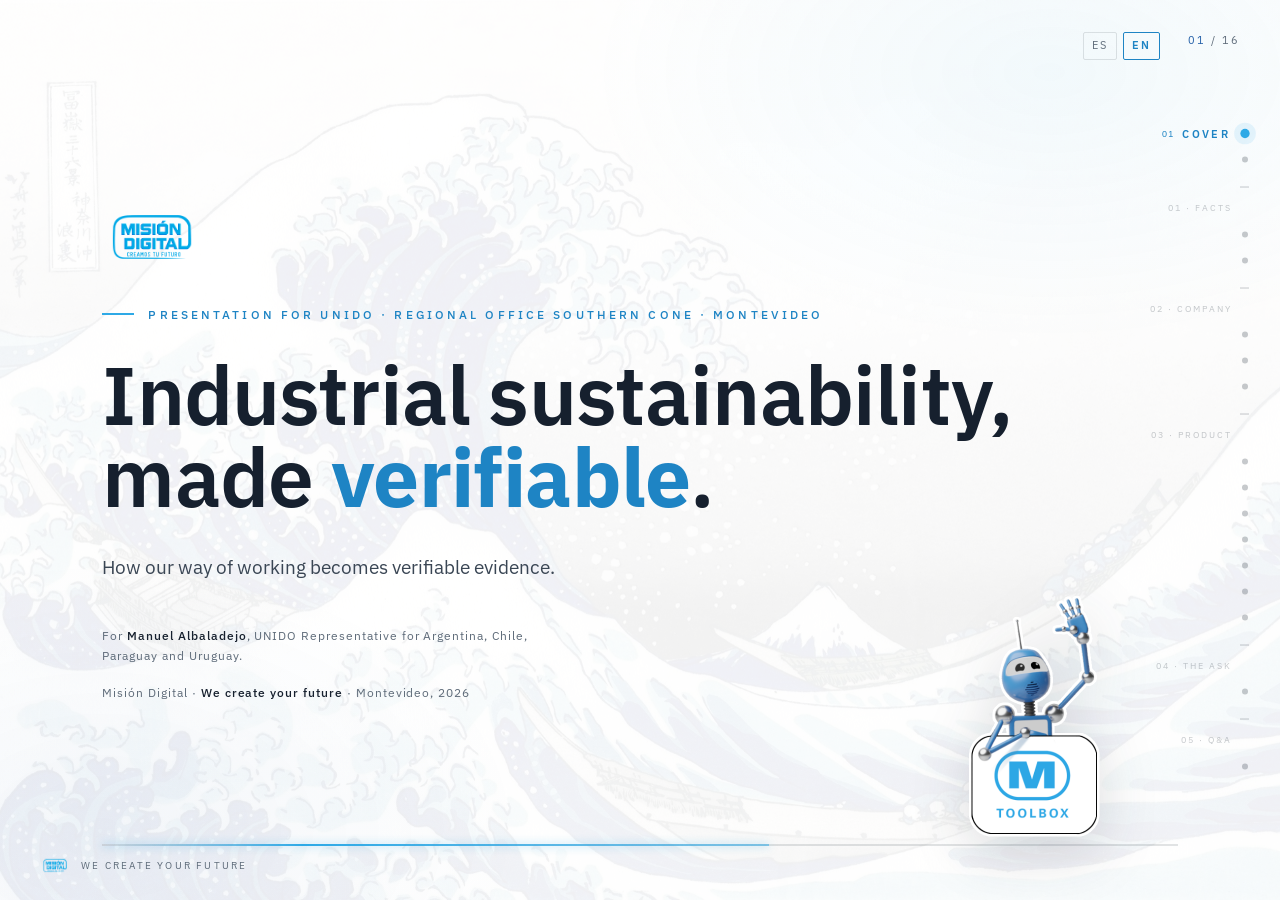
==== commit 9598e269: "chore: pre-migration checkpoint" ====
--- a/index-en.html
+++ b/index-en.html
@@ -4,7 +4,7 @@
 <meta charset="utf-8">
 <meta name="viewport" content="width=device-width, initial-scale=1, viewport-fit=cover">
 <title>Misión Digital · Presentation for UNIDO · Southern Cone</title>
-<meta name="description" content="Misión Digital. How our way of working turns field work into verifiable evidence. For the UNIDO Regional Office for the Southern Cone.">
+<meta name="description" content="Misión Digital. How our way of working becomes verifiable evidence. For the UNIDO Regional Office for the Southern Cone.">
 
 <link rel="preconnect" href="https://fonts.googleapis.com">
 <link rel="preconnect" href="https://fonts.gstatic.com" crossorigin>
@@ -39,10 +39,10 @@
   --cyan-deep:  #1E84C4;
   --blue:       #2460A8;   /* secondary */
   --indigo:     #2D3566;   /* dark sections */
-  --teal:       #00747F;   /* mandate accent */
-  --sea:        #1A9C97;
+  --teal:       #2460A8;   /* repurposed: deeper blue replaces the off-palette green */
+  --sea:        #1E84C4;   /* repurposed: cyan-deep replaces the off-palette green */
   --cyan-soft:  rgba(46, 169, 230, 0.10);
-  --teal-soft:  rgba(0, 116, 127, 0.10);
+  --teal-soft:  rgba(36, 96, 168, 0.10);
   --cyan-glow:  rgba(46, 169, 230, 0.55);
 
   /* HEATING / FIRE (reserved, accents only) */
@@ -78,7 +78,36 @@
   position: fixed; inset: 0; z-index: -2; pointer-events: none;
   background:
     radial-gradient(60% 50% at 82% 8%, rgba(46,169,230,0.06) 0%, transparent 60%),
-    radial-gradient(55% 50% at 8% 92%, rgba(0,116,127,0.05) 0%, transparent 60%);
+    radial-gradient(55% 50% at 8% 92%, rgba(36,96,168,0.05) 0%, transparent 60%);
+}
+
+/* ─── Hokusai wave atmospheric background (8%, full colour, multiply blend) ─── */
+.bg-wave { position: fixed; inset: 0; z-index: 0; pointer-events: none; background: url('/assets/great-wave.jpg') center center / cover no-repeat; opacity: 0.06; filter: saturate(1.5); }
+body.dark-active .bg-wave { opacity: 0; }
+
+/* ─── Wave opacity comparison panel (test slide) ─── */
+.wave-test-grid { display: grid; grid-template-columns: repeat(4, 1fr); gap: 18px; margin-top: 32px; }
+.wave-test {
+  aspect-ratio: 1;
+  background: var(--white) url('https://upload.wikimedia.org/wikipedia/commons/thumb/0/0a/The_Great_Wave_off_Kanagawa.jpg/1920px-The_Great_Wave_off_Kanagawa.jpg') center/cover no-repeat;
+  border: 1px solid var(--rule); border-radius: 3px; position: relative;
+  filter: saturate(0.55) hue-rotate(-12deg);
+}
+.wave-test::after {
+  content: ""; position: absolute; inset: 0;
+  background: var(--white);
+  opacity: calc(1 - var(--wave-opacity, 0.08));
+}
+.wave-test-label {
+  position: absolute; bottom: 12px; left: 12px;
+  font-family: var(--mono); font-size: 11px; letter-spacing: 0.12em; color: var(--ink);
+  background: var(--white); padding: 5px 10px; border: 1px solid var(--rule-strong); border-radius: 2px;
+  z-index: 2;
+}
+.wave-test-sample {
+  position: absolute; top: 16px; left: 16px; right: 16px;
+  font-family: var(--sans-c); font-weight: 600; font-size: 16px; color: var(--ink); line-height: 1.2;
+  z-index: 2;
 }
 
 /* ════════════════════════════════════════════════════════════════════════
@@ -104,19 +133,19 @@
 /* ════════════════════════════════════════════════════════════════════════
    SLIDE SKELETON
    ════════════════════════════════════════════════════════════════════════ */
-.deck { scroll-snap-type: y proximity; height: 100vh; overflow-y: scroll; scroll-behavior: smooth; }
+.deck { position: relative; z-index: 1; scroll-snap-type: y proximity; height: 100vh; overflow-y: scroll; scroll-behavior: smooth; }
 .deck::-webkit-scrollbar { width: 0; }
 .slide {
   position: relative; min-height: 100vh; min-height: 100dvh;
   scroll-snap-align: start;
   padding: 116px 8vw 104px;
   display: flex; flex-direction: column; justify-content: center;
-  isolation: isolate; content-visibility: auto; contain-intrinsic-size: 100vw 100vh;
-  background: var(--white);
-}
-.slide.alt { background: var(--mist); }
+  isolation: isolate;
+  background: transparent;
+}
+.slide.alt { background: transparent; }
 .slide.dark { background: var(--indigo); color: #fff; }
-.slide.cover { content-visibility: visible; background: var(--white); }
+.slide.cover { background: transparent; }
 .slide-inner { width: 100%; max-width: 1100px; margin: 0 auto; }
 
 /* ─── Kicker ─── */
@@ -144,6 +173,11 @@
 
 .chips { display: flex; flex-wrap: wrap; gap: 12px; margin-top: 30px; }
 .chip { font-family: var(--mono); font-size: 11px; letter-spacing: 0.16em; text-transform: uppercase; color: var(--blue); padding: 8px 16px; border: 1px solid var(--cyan-soft); border-radius: 2px; background: var(--cyan-soft); }
+
+/* ─── FACTS slides: inline source tags + verification footer ─── */
+i.src { font-family: var(--mono); font-style: normal; font-size: 9.5px; letter-spacing: 0.14em; text-transform: uppercase; color: var(--ink-muted); white-space: nowrap; border: 1px solid var(--rule); border-radius: 2px; padding: 2px 7px; margin-left: 8px; vertical-align: middle; position: relative; top: -1px; background: var(--white); }
+.fact-verified { margin-top: 26px; font-family: var(--mono); font-size: 10px; letter-spacing: 0.16em; text-transform: uppercase; color: var(--ink-muted); display: flex; align-items: center; gap: 10px; }
+.fact-verified::before { content: ""; width: 18px; height: 2px; background: var(--cyan); }
 
 /* honest aside */
 .aside { margin-top: 30px; padding: 18px 24px; border-left: 3px solid var(--slate); background: var(--slate-soft); border-radius: 0 3px 3px 0; max-width: 60ch; font-size: 15.5px; line-height: 1.6; color: var(--ink-body); }
@@ -262,11 +296,319 @@
 .tab-foot::before { content: ""; width: 18px; height: 2px; background: var(--cyan); }
 
 /* zoom field */
-.zoom-field { margin-top: 26px; display: grid; grid-template-columns: repeat(12, 1fr); gap: 6px; max-width: 720px; }
-.zoom-cell { aspect-ratio: 1.4; border: 1px solid var(--rule); border-radius: 2px; background: var(--white); opacity: 0; transform: scale(0.6); }
-.slide.in .zoom-cell { opacity: 1; transform: scale(1); transition: opacity 0.5s ease, transform 0.6s var(--ease-d); }
-.zoom-cell.hero { border-color: var(--cyan); box-shadow: 0 0 0 1px var(--cyan), 0 8px 22px var(--cyan-soft); position: relative; }
-.zoom-cell.hero::after { content: "J. Suárez"; position: absolute; inset: 0; display: flex; align-items: center; justify-content: center; font-family: var(--mono); font-size: 7px; color: var(--cyan-deep); }
+/* ─── Zoom-out 3D viz (Aggregation Cascade, three strata, grid layout) ─── */
+.zoom-viz { position: relative; width: 100%; margin: 28px 0 8px; font-family: var(--sans); color: var(--ink); }
+.zv-stage {
+  position: relative;
+  display: grid;
+  grid-template-rows: 1.4fr 0.9fr 0.5fr;
+  gap: 36px;
+  min-height: 520px;
+  padding: 36px 36px 24px;
+  border-top: 1px solid var(--rule);
+  border-bottom: 1px solid var(--rule);
+  background: linear-gradient(180deg, rgba(255,255,255,0) 0%, rgba(36,96,168,0.025) 100%);
+  perspective: 1400px;
+  perspective-origin: 50% 45%;
+  overflow: hidden;
+}
+.zv-stratum {
+  position: relative;
+  display: flex;
+  align-items: end;
+  justify-content: center;
+  transform-style: preserve-3d;
+  transform: rotateX(8deg);
+}
+.zv-stratum::after {
+  content: "";
+  position: absolute;
+  left: 6%; right: 6%; bottom: -18px;
+  height: 1px;
+  background: linear-gradient(90deg, transparent 0%, rgba(36,96,168,0.22) 30%, rgba(36,96,168,0.32) 50%, rgba(36,96,168,0.22) 70%, transparent 100%);
+}
+.zv-stratum-label {
+  position: absolute;
+  left: 8px;
+  top: 8px;
+  font-family: var(--mono);
+  font-size: 9.5px;
+  letter-spacing: 0.18em;
+  text-transform: uppercase;
+  color: var(--ink-muted);
+  line-height: 1.35;
+  z-index: 3;
+}
+.zv-stratum-label b { display: block; color: var(--cyan-deep); font-weight: 500; margin-bottom: 3px; }
+.zv-stratum-label span { font-family: var(--sans-c); font-size: 12.5px; color: var(--ink); font-weight: 500; letter-spacing: 0.01em; text-transform: none; }
+/* Stratum III - Sector stacks (3D extruded blocks) */
+.zv-stacks {
+  display: flex;
+  align-items: end;
+  gap: 38px;
+  height: 100%;
+  padding-bottom: 26px;
+  transform-style: preserve-3d;
+}
+.zv-stack {
+  position: relative;
+  width: 38px;
+  height: var(--h, 80px);
+  transform-style: preserve-3d;
+  opacity: 0;
+  transform: translateY(24px) scaleY(0.6);
+  transform-origin: bottom center;
+  transition: opacity 0.9s ease, transform 1.1s var(--ease-d);
+  transition-delay: var(--bd, 0.5s);
+}
+.slide.in .zv-stack { opacity: 1; transform: translateY(0) scaleY(1); }
+.zv-stack--feature { width: 46px; }
+.zv-stack-front, .zv-stack-side, .zv-stack-top { position: absolute; }
+.zv-stack-front {
+  inset: 0;
+  background: linear-gradient(180deg, var(--cyan) 0%, var(--cyan-deep) 100%);
+  border: 1px solid rgba(46,169,230,0.85);
+  border-top: 1px solid rgba(255,255,255,0.45);
+  transform: translateZ(18px);
+  box-shadow: 0 6px 18px rgba(36,96,168,0.18);
+}
+.zv-stack--feature .zv-stack-front { transform: translateZ(23px); }
+.zv-stack-side {
+  left: 100%; top: 0;
+  width: 18px; height: 100%;
+  background: linear-gradient(90deg, var(--cyan-deep) 0%, var(--blue) 100%);
+  border: 1px solid rgba(36,96,168,0.6);
+  transform: rotateY(90deg);
+  transform-origin: left center;
+}
+.zv-stack--feature .zv-stack-side { width: 23px; }
+.zv-stack-top {
+  left: 0; top: 0;
+  width: 100%; height: 18px;
+  background: linear-gradient(135deg, rgba(46,169,230,0.85) 0%, rgba(36,96,168,0.85) 100%);
+  border: 1px solid rgba(46,169,230,0.65);
+  transform: rotateX(90deg) translateZ(18px) translateY(-18px);
+  transform-origin: top center;
+}
+.zv-stack--feature .zv-stack-top { height: 23px; transform: rotateX(90deg) translateZ(23px) translateY(-23px); }
+.zv-stack-tag {
+  position: absolute;
+  top: calc(100% + 16px);
+  left: 50%;
+  transform: translateX(-50%) translateZ(0);
+  font-family: var(--mono);
+  font-size: 9.5px;
+  letter-spacing: 0.06em;
+  color: var(--ink-muted);
+  white-space: nowrap;
+  text-transform: uppercase;
+}
+.zv-stack--feature .zv-stack-tag { color: var(--cyan-deep); font-weight: 600; }
+/* Stratum II - Work order clusters */
+.zv-clusters {
+  display: flex;
+  flex-wrap: wrap;
+  justify-content: center;
+  align-items: center;
+  gap: 18px 24px;
+  max-width: 580px;
+  padding: 14px;
+  transform-style: preserve-3d;
+}
+.zv-cluster {
+  width: 18px; height: 18px;
+  background: linear-gradient(135deg, var(--cyan) 0%, var(--cyan-deep) 100%);
+  border: 1px solid rgba(46,169,230,0.65);
+  box-shadow: 0 4px 12px rgba(36,96,168,0.28), inset 0 0 0 1px rgba(255,255,255,0.18);
+  transform-style: preserve-3d;
+  transform: translateZ(var(--z, 0));
+  opacity: 0;
+  transition: opacity 0.8s ease;
+  transition-delay: var(--bd, 0.5s);
+  animation: zv-cluster-bob 6s ease-in-out infinite;
+  animation-delay: var(--d, 0s);
+}
+.slide.in .zv-cluster { opacity: 1; }
+@keyframes zv-cluster-bob {
+  0%, 100% { transform: translateZ(var(--z, 0)) translateY(0); }
+  50%      { transform: translateZ(calc(var(--z, 0px) + 4px)) translateY(-3px); }
+}
+/* Stratum I - Particle field */
+.zv-particles {
+  position: relative;
+  width: 100%;
+  max-width: 640px;
+  height: 50px;
+}
+.zv-particle {
+  position: absolute;
+  width: 3px; height: 3px;
+  border-radius: 50%;
+  background: var(--cyan);
+  box-shadow: 0 0 5px rgba(46,169,230,0.85);
+  opacity: 0;
+  transition: opacity 0.6s ease;
+  transition-delay: var(--bd, 0.6s);
+  animation: zv-twinkle 4s ease-in-out infinite;
+  animation-delay: var(--d, 0s);
+}
+.zv-particle--dim { background: var(--ink-muted); box-shadow: none; }
+.zv-particle--deep { background: var(--blue); box-shadow: 0 0 3px rgba(36,96,168,0.6); }
+.slide.in .zv-particle { opacity: 0.78; }
+.slide.in .zv-particle--dim { opacity: 0.42; }
+.slide.in .zv-particle--deep { opacity: 0.65; }
+@keyframes zv-twinkle {
+  0%, 100% { opacity: 1; }
+  50%      { opacity: 0.38; }
+}
+/* Legend */
+.zv-legend {
+  display: grid;
+  grid-template-columns: 1fr 1fr 1fr;
+  gap: 22px;
+  margin: 26px 0 10px;
+  padding-top: 16px;
+  border-top: 1px solid var(--rule);
+}
+.zv-legend-row {
+  display: flex;
+  align-items: flex-start;
+  gap: 12px;
+  font-family: var(--sans);
+  font-size: 13px;
+  line-height: 1.55;
+  color: var(--ink-body);
+}
+.zv-legend-k {
+  flex: 0 0 auto;
+  display: inline-flex;
+  align-items: center; justify-content: center;
+  width: 26px; height: 26px;
+  border-radius: 50%;
+  background: var(--cyan-soft);
+  color: var(--cyan-deep);
+  font-family: var(--mono);
+  font-size: 11px;
+  font-weight: 500;
+  margin-top: 1px;
+}
+.zv-legend-t b { color: var(--ink); font-weight: 600; display: block; margin-bottom: 2px; }
+.zv-legend-t span { color: var(--ink-muted); font-size: 12px; }
+.zv-caption {
+  font-family: var(--mono);
+  font-size: 11px;
+  letter-spacing: 0.04em;
+  color: var(--ink-muted);
+  margin: 10px 0 0;
+  max-width: 640px;
+  line-height: 1.6;
+}
+/* ─── s10 floating reports (Style A: minimalist diagrams) ─── */
+.zv-reports { position: absolute; inset: 0; pointer-events: none; transform-style: preserve-3d; z-index: 4; }
+.zv-report {
+  position: absolute; width: 96px; padding: 9px 10px 14px;
+  background: rgba(255,255,255,0.97);
+  border: 1px solid rgba(36,96,168,0.32);
+  border-radius: 3px;
+  box-shadow: 0 10px 28px rgba(36,96,168,0.16), 0 1px 3px rgba(22,32,46,0.06);
+  transform-style: preserve-3d;
+  opacity: 0;
+  transition: opacity 0.9s ease;
+  transition-delay: var(--bd, 1.0s);
+  animation: zv-report-float 9s ease-in-out infinite;
+  animation-delay: var(--d, 0s);
+}
+.slide.in .zv-report { opacity: 1; }
+@keyframes zv-report-float {
+  0%, 100% { transform: translate3d(0, 0, var(--zoff, 30px)); }
+  50%      { transform: translate3d(2px, -6px, calc(var(--zoff, 30px) + 6px)); }
+}
+.zv-report-title { display: block; height: 9px; background: linear-gradient(90deg, var(--cyan), var(--cyan-deep)); border-radius: 1.5px; margin-bottom: 7px; width: 60%; }
+.zv-report-row { display: block; height: 2.5px; background: rgba(36,96,168,0.18); border-radius: 1px; margin: 4px 0; }
+.zv-report-row.short { width: 45%; }
+.zv-report-row.mid { width: 72%; }
+.zv-report-row.long { width: 92%; }
+.zv-report-checks { display: flex; gap: 5px; margin-top: 8px; }
+.zv-rcheck { width: 6px; height: 6px; border-radius: 50%; background: var(--cyan); box-shadow: 0 0 0 1px rgba(36,96,168,0.25); }
+.zv-report-bars { display: flex; align-items: end; gap: 3px; height: 22px; margin-top: 6px; }
+.zv-report-bars span { flex: 1; background: linear-gradient(180deg, var(--cyan), var(--cyan-deep)); border-radius: 1px 1px 0 0; }
+.zv-report-label {
+  position: absolute; bottom: -18px; left: 0; right: 0;
+  font-family: var(--mono); font-size: 8px; letter-spacing: 0.14em;
+  color: var(--cyan-deep); text-transform: uppercase; text-align: center;
+}
+.zv-report--field   { right: 14%;  bottom: 4%;  --zoff: 40px; transform: translateZ(40px) rotateY(-4deg); }
+.zv-report--office  { left: 8%;    top: 38%;    --zoff: 20px; transform: translateZ(20px) rotateY(6deg); }
+.zv-report--sector  { right: 6%;   top: 6%;     --zoff: 50px; transform: translateZ(50px) rotateY(-3deg); }
+
+
+/* ─── s11 three diverging streams (one record → three recipients) ─── */
+.streams { width: 100%; max-width: 800px; margin: 6px auto 14px; height: 90px; pointer-events: none; }
+.streams svg { width: 100%; height: 100%; }
+.streams .strm-source { opacity: 0; transition: opacity 0.6s ease 0.4s; }
+.slide.in .streams .strm-source { opacity: 1; }
+.streams .strm-path { stroke-dasharray: 480; stroke-dashoffset: 480; transition: stroke-dashoffset 1.6s var(--ease-d) 0.6s; }
+.slide.in .streams .strm-path { stroke-dashoffset: 0; }
+.streams .strm-path:nth-of-type(2) { transition-delay: 0.8s; }
+.streams .strm-path:nth-of-type(3) { transition-delay: 1.0s; }
+
+
+/* ─── Zoom-out bar chart (legacy, superseded by .zoom-viz) ─── */
+.zoom-chart { margin-top: 36px; max-width: 760px; }
+
+.zoom-chart .zc-grid {
+  display: grid; grid-template-columns: repeat(5, 1fr); gap: 22px;
+  align-items: end; height: 220px; padding-bottom: 6px;
+  border-bottom: 1px solid var(--rule-strong);
+  position: relative;
+}
+.zoom-chart .zc-grid::before, .zoom-chart .zc-grid::after {
+  content: ""; position: absolute; left: 0; right: 0;
+  border-top: 1px dashed var(--rule);
+  font-family: var(--mono); font-size: 10px; letter-spacing: 0.1em; color: var(--ink-muted);
+}
+.zoom-chart .zc-grid::before { top: 25%; }
+.zoom-chart .zc-grid::after  { top: 50%; }
+.zoom-chart .zc-bar { position: relative; height: 100%; display: flex; flex-direction: column; justify-content: flex-end; align-items: center; }
+.zoom-chart .zc-fill {
+  width: 100%; max-width: 68px;
+  height: 0;
+  background: linear-gradient(180deg, var(--cyan) 0%, var(--cyan-deep) 100%);
+  border-radius: 3px 3px 0 0;
+  transition: height 1.4s var(--ease-d) var(--bd, 0.3s);
+  box-shadow: 0 -2px 10px var(--cyan-soft);
+}
+.slide.in .zoom-chart .zc-fill { height: var(--h, 100%); }
+.zoom-chart .zc-num {
+  position: absolute; top: -28px; left: 50%; transform: translateX(-50%);
+  font-family: var(--sans-c); font-weight: 600; font-size: 16px; color: var(--ink);
+  white-space: nowrap;
+  opacity: 0; transition: opacity 0.6s ease var(--nd, 1.4s);
+}
+.slide.in .zoom-chart .zc-num { opacity: 1; }
+.zoom-chart .zc-cap {
+  position: absolute; top: calc(100% + 14px); left: 50%; transform: translateX(-50%);
+  text-align: center; line-height: 1.45; white-space: nowrap;
+}
+.zoom-chart .zc-cat {
+  font-family: var(--sans-c); font-weight: 600; font-size: 12.5px;
+  color: var(--ink); text-transform: uppercase; letter-spacing: 0.08em;
+}
+.zoom-chart .zc-sub {
+  display: block; margin-top: 4px;
+  font-family: var(--mono); font-size: 10px; letter-spacing: 0.05em; color: var(--ink-muted);
+}
+.zoom-chart .zc-foot {
+  margin-top: 78px;
+  font-family: var(--sans); font-size: 14.5px; line-height: 1.6; color: var(--ink-body);
+  max-width: 64ch; padding-left: 16px; border-left: 2px solid var(--cyan);
+}
+.zoom-chart .zc-foot b { color: var(--ink); font-weight: 600; }
+.zoom-chart .zc-note {
+  margin-top: 14px;
+  font-family: var(--mono); font-size: 10px; letter-spacing: 0.08em; color: var(--ink-muted);
+  text-transform: uppercase;
+}
 
 /* three voices */
 .voices { display: grid; grid-template-columns: repeat(3,1fr); gap: 22px; margin-top: 16px; }
@@ -338,9 +680,49 @@
 .slide.in .robot { opacity: 1; transform: none; }
 .robot.cv { right: 9vw; bottom: 56px; width: clamp(200px, 20vw, 300px); transform: translateY(26px) rotate(2deg); }
 .robot.think { right: 5vw; bottom: 40px; width: clamp(170px, 16vw, 240px); transform: translateY(22px); }
+.robot.think.left { left: 4vw; right: auto; }
+.robot.ok { right: 4vw; bottom: 40px; width: clamp(160px, 15vw, 220px); transform: translateY(22px); }
+.robot.ok.right { right: 4vw; left: auto; }
 .robot.run { right: 11vw; top: 50%; margin-top: -160px; width: clamp(200px, 19vw, 290px); transform: translateX(18px); }
 .robot.stand { right: 9vw; bottom: 56px; width: clamp(200px, 19vw, 290px); transform: translateY(26px); }
 @media (max-width: 980px) { .robot { display: none; } }
+
+/* ─── pq hero (slide 2 opener) + context line ─── */
+.pq.pq-hero { margin-top: 12px; max-width: 64ch; }
+.pq.pq-hero .q { font-size: clamp(28px, 3vw, 44px); line-height: 1.18; color: var(--ink); font-weight: 500; }
+.pq.pq-hero .by {
+  display: block;
+  font-family: var(--sans);
+  font-size: 14px;
+  font-weight: 400;
+  letter-spacing: 0.01em;
+  text-transform: none;
+  color: var(--ink-muted);
+  margin-top: 22px;
+  line-height: 1.6;
+  max-width: 58ch;
+}
+.pq.pq-hero .by::before {
+  content: "— ";
+  background: none;
+  width: auto; height: auto;
+  color: var(--cyan-deep);
+  font-weight: 600;
+}
+.pq.pq-hero .by i { font-style: italic; color: var(--ink); font-weight: 500; }
+.pq.pq-hero .pq-context { margin-top: 20px; font-family: var(--sans); font-size: 15.5px; line-height: 1.6; color: var(--ink-muted); max-width: 58ch; font-style: italic; }
+
+/* ─── pane corner symbols (s4 equation slide, testing X/✓ alongside robot pair) ─── */
+.pane-corner-x, .pane-corner-ok {
+  position: absolute; top: 14px; right: 18px;
+  font-family: var(--sans); font-weight: 700; font-size: 28px; line-height: 1;
+}
+.pane-corner-x { color: var(--heat-2); }
+.pane-corner-ok { color: #22A06D; }
+.dip .pane { position: relative; }
+
+/* ─── ensure signature path is visible on dark closing slide ─── */
+.slide.dark .sig-path { stroke: #6FD0F5; }
 
 /* ─── Orange accent (≈5%, per brand book), reserved for small details ─── */
 .tag-plm { display: inline-flex; align-items: center; gap: 9px; font-family: var(--mono); font-size: 12px; letter-spacing: 0.22em; text-transform: uppercase; color: var(--teal); margin-bottom: 8px; }
@@ -379,7 +761,989 @@
   .stamp { opacity: 1 !important; transform: none !important; }
   .brow .bc path { stroke-dashoffset: 0 !important; }
 }
-@media print { .chrome, .bg-wash { display: none; } .slide { min-height: auto; page-break-after: always; padding: 40px; } }
+@media print { .chrome, .bg-wash, .bg-wave { display: none; } .slide { min-height: auto; page-break-after: always; padding: 40px; } }
+
+/* BEGIN: s4 formula reveal animation (rollback: delete this block) */
+.s4-equation { display: inline-flex; flex-wrap: wrap; align-items: baseline; gap: 0.28em; }
+.s4-equation .eq-term, .s4-equation .eq-op, .s4-equation .eq-result, .s4-equation .eq-period {
+  opacity: 0;
+  transform: translateY(8px);
+  display: inline-block;
+}
+.s4-equation .eq-op {
+  color: var(--cyan-deep);
+  font-weight: 700;
+  font-family: var(--sans-c);
+  transform: translateY(8px) scale(0.7);
+  transform-origin: center;
+}
+.slide.in .s4-equation .eq-term, .slide.in .s4-equation .eq-op, .slide.in .s4-equation .eq-result, .slide.in .s4-equation .eq-period {
+  opacity: 1;
+  transform: translateY(0) scale(1);
+  transition: opacity 0.6s ease, transform 0.7s var(--ease-d);
+}
+.slide.in .s4-equation .eq-term:nth-of-type(1) { transition-delay: 0.4s; }
+.slide.in .s4-equation .eq-op:nth-of-type(1) { transition-delay: 0.75s; }
+.slide.in .s4-equation .eq-term:nth-of-type(2) { transition-delay: 1.05s; }
+.slide.in .s4-equation .eq-op:nth-of-type(2) { transition-delay: 1.4s; }
+.slide.in .s4-equation .eq-result { transition-delay: 1.7s; }
+.slide.in .s4-equation .eq-period { transition-delay: 2.1s; }
+.slide.in .s4-equation .eq-result { animation: s4-glow 1.6s ease 2.3s 1; }
+.slide.in .s4-equation .eq-op { animation: s4-op-pulse 0.7s ease forwards; }
+.slide.in .s4-equation .eq-op:nth-of-type(1) { animation-delay: 0.75s; }
+.slide.in .s4-equation .eq-op:nth-of-type(2) { animation-delay: 1.4s; }
+@keyframes s4-glow {
+  0%, 100% { text-shadow: none; }
+  35% { text-shadow: 0 0 18px rgba(46,169,230,0.55), 0 0 32px rgba(36,96,168,0.35); }
+}
+@keyframes s4-op-pulse {
+  0% { color: var(--cyan-deep); }
+  40% { color: var(--cyan); text-shadow: 0 0 12px rgba(46,169,230,0.7); }
+  100% { color: var(--cyan-deep); text-shadow: none; }
+}
+/* END: s4 formula reveal animation */
+
+/* BEGIN: s9 tab-sweep highlight (rollback: delete this block + the JS handler) */
+.tab.tab--sweeping {
+  background: var(--cyan-soft);
+  box-shadow: 0 0 0 1px var(--cyan-deep), 0 4px 16px rgba(46,169,230,0.35);
+  transform: scale(1.04);
+  transition: background 0.12s ease, box-shadow 0.12s ease, transform 0.18s var(--ease-d);
+  z-index: 2;
+}
+.tab.tab--sweeping .rn { color: var(--cyan-deep); }
+.tab.tab--sweeping .tn { color: var(--ink); font-weight: 600; }
+/* END: s9 tab-sweep highlight */
+
+/* ─── s8 code box (VS Code Dark+ style) ─── */
+.codebox {
+  background: #1E1E1E;
+  border-radius: 8px;
+  border: 1px solid #2D2D30;
+  overflow: hidden;
+  max-width: 720px;
+  margin-top: 24px;
+  box-shadow: 0 16px 36px rgba(14,23,34,0.18), 0 2px 6px rgba(14,23,34,0.10);
+  font-family: "SF Mono", "Menlo", "Monaco", "Consolas", monospace;
+}
+.codebox-bar {
+  display: flex; align-items: center; gap: 8px;
+  padding: 10px 14px;
+  background: #2D2D30;
+  border-bottom: 1px solid #1A1A1C;
+}
+.cb-dot { width: 11px; height: 11px; border-radius: 50%; display: inline-block; }
+.cb-dot--red { background: #FF5F57; }
+.cb-dot--yellow { background: #FEBC2E; }
+.cb-dot--green { background: #28C840; }
+.cb-name {
+  margin-left: 8px;
+  font-family: "SF Mono", "Menlo", monospace;
+  font-size: 11.5px;
+  color: #9CA3AF;
+  letter-spacing: 0.02em;
+}
+.cb-sparkle {
+  margin-left: auto;
+  font-size: 14px;
+  color: #C586C0;
+  text-shadow: 0 0 8px rgba(197, 134, 192, 0.65);
+  animation: cb-sparkle-pulse 3s ease-in-out infinite;
+}
+@keyframes cb-sparkle-pulse {
+  0%, 100% { opacity: 1; transform: scale(1); }
+  50% { opacity: 0.6; transform: scale(1.15) rotate(15deg); }
+}
+.codebox-code {
+  margin: 0;
+  padding: 16px 20px 20px;
+  font-family: "SF Mono", "Menlo", "Monaco", "Consolas", monospace;
+  font-size: 12.5px;
+  line-height: 1.7;
+  color: #D4D4D4;
+  background: #1E1E1E;
+  overflow-x: auto;
+  white-space: pre;
+}
+.cb-line {
+  display: block;
+  opacity: 0;
+  transform: translateY(4px);
+  transition: opacity 0.35s ease, transform 0.4s ease;
+}
+.slide.in .codebox .cb-line {
+  opacity: 1;
+  transform: translateY(0);
+}
+.slide.in .codebox .cb-line:nth-child(1) { transition-delay: 0.7s; }
+.slide.in .codebox .cb-line:nth-child(2) { transition-delay: 0.85s; }
+.slide.in .codebox .cb-line:nth-child(3) { transition-delay: 1.0s; }
+.slide.in .codebox .cb-line:nth-child(4) { transition-delay: 1.15s; }
+.slide.in .codebox .cb-line:nth-child(5) { transition-delay: 1.3s; }
+.slide.in .codebox .cb-line:nth-child(6) { transition-delay: 1.45s; }
+.slide.in .codebox .cb-line:nth-child(7) { transition-delay: 1.6s; }
+.slide.in .codebox .cb-line:nth-child(8) { transition-delay: 1.75s; }
+.slide.in .codebox .cb-line:nth-child(9) { transition-delay: 1.9s; }
+.slide.in .codebox .cb-line:nth-child(10) { transition-delay: 2.05s; }
+.slide.in .codebox .cb-line:nth-child(11) { transition-delay: 2.2s; }
+.cb-kw { color: #C586C0; }      /* keyword (const), purple */
+.cb-var { color: #9CDCFE; }     /* variable name, light cyan */
+.cb-op { color: #D4D4D4; }      /* operator (=), default */
+.cb-key { color: #9CDCFE; }     /* object key, light cyan */
+.cb-str { color: #CE9178; }     /* string, orange */
+.cb-num { color: #B5CEA8; }     /* number, light green */
+.cb-bool { color: #569CD6; }    /* boolean, blue */
+.cb-fn { color: #DCDCAA; }      /* function, yellow */
+.cb-brace { color: #FFD700; }   /* braces, gold */
+.cb-comment { color: #6A9955; font-style: italic; }  /* comment, green */
+.cb-cursor {
+  display: inline-block;
+  width: 7px; height: 14px;
+  background: #D4D4D4;
+  margin-left: 2px;
+  vertical-align: text-bottom;
+  animation: cb-blink 1s steps(2) infinite;
+}
+@keyframes cb-blink {
+  0%, 50% { opacity: 1; }
+  51%, 100% { opacity: 0; }
+}
+.codebox-foot {
+  padding: 10px 16px;
+  background: #252526;
+  border-top: 1px solid #1A1A1C;
+  font-family: "SF Mono", "Menlo", monospace;
+  font-size: 11px;
+  color: #6A9955;
+}
+
+/* BEGIN: s-how step animations (rollback: delete this block) */
+#s-how .how-step:nth-child(1) .how-icon { overflow: hidden; }
+#s-how .how-step:nth-child(1) .how-icon::after {
+  content: ""; position: absolute;
+  left: 8%; right: 8%; top: 12%; height: 2px;
+  background: linear-gradient(90deg, transparent 0%, var(--cyan) 40%, var(--cyan-deep) 60%, transparent 100%);
+  box-shadow: 0 0 8px var(--cyan), 0 0 18px rgba(46,169,230,0.45);
+  opacity: 0; z-index: 3;
+  animation: how-scan 2.8s ease-in-out 0.4s infinite;
+}
+#s-how.in .how-step:nth-child(1) .how-icon::after { opacity: 1; }
+@keyframes how-scan {
+  0%   { top: 12%; opacity: 0; }
+  10%  { opacity: 1; }
+  90%  { opacity: 1; }
+  100% { top: 88%; opacity: 0; }
+}
+#s-how .how-step:nth-child(5) .how-icon svg path:first-of-type {
+  stroke-dasharray: 110;
+  stroke-dashoffset: 110;
+  animation: how-sign-redraw 5s ease-in-out 1.0s infinite;
+}
+@keyframes how-sign-redraw {
+  0%, 8%   { stroke-dashoffset: 110; }
+  35%      { stroke-dashoffset: 0; }
+  78%      { stroke-dashoffset: 0; }
+  100%     { stroke-dashoffset: 110; }
+}
+/* END: s-how step animations */
+
+
+/* BEGIN: s-how flow dots + distribution fan (rollback: delete this block) */
+#s-how .how-arrow { position: relative; }
+#s-how .flow-dot {
+  position: absolute; top: 50%; left: 0;
+  width: 6px; height: 6px; border-radius: 50%;
+  background: var(--cyan); margin-top: -3px;
+  box-shadow: 0 0 8px var(--cyan), 0 0 14px rgba(46,169,230,0.6);
+  opacity: 0;
+}
+#s-how.in .flow-dot {
+  animation: how-flow 2.4s ease-in-out var(--fd, 0s) infinite;
+}
+@keyframes how-flow {
+  0%   { left: 4%; opacity: 0; }
+  20%  { opacity: 1; }
+  80%  { opacity: 1; }
+  100% { left: 92%; opacity: 0; }
+}
+#s-how .how-dist {
+  margin: 8px 0 24px;
+  display: flex; flex-direction: column; align-items: center; gap: 0;
+}
+#s-how .how-dist-hub {
+  display: inline-flex; align-items: center; gap: 9px;
+  font-family: var(--sans-c); font-weight: 600; font-size: 15px; color: var(--ink);
+  padding: 8px 18px; border: 1px solid var(--cyan-deep); border-radius: 30px;
+  background: var(--cyan-soft);
+}
+#s-how .how-dist-hub .hub-dot { width: 8px; height: 8px; border-radius: 50%; background: var(--cyan-deep); box-shadow: 0 0 0 3px var(--cyan-soft); }
+#s-how .how-dist-fan { display: grid; grid-template-columns: repeat(3, 1fr); width: 100%; max-width: 560px; height: 40px; }
+#s-how .dist-line { position: relative; }
+#s-how .dist-line::before {
+  content: ""; position: absolute; left: 50%; top: 0; bottom: 0; width: 1px;
+  background: linear-gradient(180deg, var(--cyan-deep), rgba(36,96,168,0.2));
+}
+#s-how .dist-travel {
+  position: absolute; left: 50%; top: 0; width: 5px; height: 5px; margin-left: -2.5px;
+  border-radius: 50%; background: var(--cyan);
+  box-shadow: 0 0 7px var(--cyan);
+  opacity: 0;
+}
+#s-how.in .dist-travel { animation: dist-fall 2.2s ease-in var(--dt, 0s) infinite; }
+@keyframes dist-fall {
+  0%   { top: -2px; opacity: 0; }
+  25%  { opacity: 1; }
+  90%  { opacity: 1; }
+  100% { top: 38px; opacity: 0; }
+}
+#s-how .how-dist-targets { display: grid; grid-template-columns: repeat(3, 1fr); width: 100%; max-width: 560px; gap: 14px; }
+#s-how .dist-target {
+  text-align: center; padding: 14px 10px;
+  border: 1px solid var(--rule); border-top: 3px solid var(--cyan-deep);
+  border-radius: 4px; background: var(--white);
+  box-shadow: 0 6px 16px rgba(36,96,168,0.08);
+  display: flex; flex-direction: column; gap: 3px;
+}
+#s-how .dist-target .dt-ic { font-size: 20px; color: var(--cyan-deep); margin-bottom: 4px; }
+#s-how .dist-target b { font-family: var(--sans-c); font-size: 14px; color: var(--ink); font-weight: 600; }
+#s-how .dist-target span { font-family: var(--mono); font-size: 10px; letter-spacing: 0.04em; color: var(--ink-muted); }
+#s-how .dist-target--gov { border-top-color: var(--blue); }
+#s-how .dist-target--gov .dt-ic { color: var(--blue); }
+@media (max-width: 900px) {
+  #s-how .how-dist-fan, #s-how .how-dist-targets { max-width: 100%; }
+}
+/* END: s-how flow dots + distribution fan */
+
+/* BEGIN: s8 single code card + Anthropic sprite (rollback: delete this block) */
+#s8 .s8-grid { display: grid; grid-template-columns: 1fr 1fr; gap: 48px; align-items: stretch; margin-top: 8px; }
+#s8 .s8-left { display: flex; flex-direction: column; }
+#s8 .s8-right { position: relative; display: flex; align-items: center; justify-content: center; }
+.codecard { position: relative; width: 100%; max-width: 460px; }
+/* Anthropic sprite, large radial burst, sits centered above/over the window */
+.anthropic-sprite {
+  position: absolute; top: -46px; right: 18px; width: 92px; height: 92px; z-index: 6;
+  opacity: 0; transform: scale(0.6) rotate(-30deg);
+  transition: opacity .8s ease, transform 1s var(--ease-d);
+}
+.slide.in .anthropic-sprite { opacity: 1; transform: scale(1) rotate(0deg); transition-delay: .9s; }
+.anthropic-sprite svg { width: 100%; height: 100%; display: block; animation: ag-spin 18s linear infinite; transform-origin: 50% 50%; filter: drop-shadow(0 4px 12px rgba(217,119,87,0.35)); }
+.anthropic-sprite .ag-ray { transform-origin: 50% 50%; animation: ag-pulse 3.2s ease-in-out infinite; }
+@keyframes ag-spin { to { transform: rotate(360deg); } }
+@keyframes ag-pulse { 0%,100% { opacity: 1; } 50% { opacity: .55; } }
+/* The code window (VS Code Dark+) */
+.cc-win {
+  background: #1E1E1E; border: 1px solid #2D2D30; border-radius: 10px; overflow: hidden;
+  font-family: "SF Mono", "Menlo", "Monaco", "Consolas", monospace;
+  box-shadow: 0 20px 46px rgba(14,23,34,0.26), 0 3px 8px rgba(14,23,34,0.14);
+}
+.cc-bar { display: flex; align-items: center; gap: 7px; padding: 11px 14px; background: #2D2D30; }
+.cc-dot { width: 11px; height: 11px; border-radius: 50%; }
+.cc-dot--r { background: #FF5F57; } .cc-dot--y { background: #FEBC2E; } .cc-dot--g { background: #28C840; }
+.cc-name { margin-left: 8px; font-size: 12px; color: #9CA3AF; }
+.cc-code { margin: 0; padding: 18px 22px 22px; font-size: 13px; line-height: 1.8; color: #D4D4D4; white-space: pre; overflow-x: auto; }
+.cc-line { display: block; opacity: 0; transform: translateY(4px); transition: opacity .35s ease, transform .4s ease; }
+.slide.in .cc-code .cc-line { opacity: 1; transform: none; }
+.slide.in .cc-code .cc-line:nth-child(1){transition-delay:.7s}
+.slide.in .cc-code .cc-line:nth-child(2){transition-delay:.85s}
+.slide.in .cc-code .cc-line:nth-child(3){transition-delay:1.0s}
+.slide.in .cc-code .cc-line:nth-child(4){transition-delay:1.2s}
+.slide.in .cc-code .cc-line:nth-child(5){transition-delay:1.35s}
+.slide.in .cc-code .cc-line:nth-child(6){transition-delay:1.5s}
+.slide.in .cc-code .cc-line:nth-child(7){transition-delay:1.65s}
+.cc-kw{color:#569CD6}.cc-var{color:#9CDCFE}.cc-fn{color:#DCDCAA}.cc-str{color:#CE9178}.cc-c{color:#6A9955}.cc-b{color:#FFD700}
+.cc-cur{display:inline-block;width:7px;height:14px;background:#D4D4D4;margin-left:2px;vertical-align:text-bottom;animation:cc-blink 1s steps(2) infinite}
+@keyframes cc-blink{0%,50%{opacity:1}51%,100%{opacity:0}}
+.cc-foot{padding:9px 16px;background:#252526;border-top:1px solid #1A1A1C;font-family:var(--mono);font-size:10.5px;color:#6A9955}
+@media (max-width: 980px){ #s8 .s8-grid{grid-template-columns:1fr;gap:48px} .anthropic-sprite{width:76px;height:76px;top:-38px} }
+/* END: s8 single code card + Anthropic sprite */
+
+/* BEGIN: Option A, seal content boxes against wave bleed (rollback: delete this block) */
+.def-card, .aside, .pq, .meter, .panel, .voice, .cart, .col,
+.tier, .kpi, .dip .pane, .phone, .vsw, .vsw-row,
+.s2-quote, .s2-product, .s2-zoom-vis, .how-icon, .how-dist-hub,
+.dist-target, .how-foot, .s12-clock-shell, .s12-features,
+.def-foot, .scale-close, .tab-foot, .two-mid, .bridge,
+.kpis, .offer-head, .chip, .tag-plm, .big-num, .codebox {
+  position: relative;
+  z-index: 4;
+}
+/* opaque fills for the boxes that were semi-transparent (so wave can't tint them) */
+.aside { background: #EFF1F3; }
+.slide.alt .aside { background: #FFFFFF; }
+.chip { background: #E9F5FC; }
+.def-foot, .scale-close, .tab-foot, .two-mid { background: transparent; }
+/* the headline/body text columns sit above wave too, so the wash only lives in open margins */
+.slide-inner { position: relative; z-index: 3; }
+/* keep the dark closing + cover wave behavior intact */
+/* END: Option A, seal content boxes against wave bleed */
+
+/* BEGIN: s-how data-flow fan-out (rollback: delete this block) */
+#s-how .how-flowout { margin-top: 30px; display: flex; flex-direction: column; align-items: center; }
+#s-how .fo-hub {
+  display: inline-flex; align-items: center; gap: 9px;
+  font-family: var(--sans-c); font-weight: 600; font-size: 15px; color: var(--ink);
+  padding: 9px 20px; border: 1px solid var(--cyan-deep); border-radius: 30px;
+  background: var(--cyan-soft); position: relative; z-index: 2;
+}
+#s-how .fo-hub-dot { width: 8px; height: 8px; border-radius: 50%; background: var(--cyan-deep); box-shadow: 0 0 0 3px var(--cyan-soft); animation: fo-hub-pulse 2s ease-in-out infinite; }
+@keyframes fo-hub-pulse { 0%,100% { box-shadow: 0 0 0 3px var(--cyan-soft); } 50% { box-shadow: 0 0 0 6px rgba(46,169,230,0.18); } }
+#s-how .fo-fan { width: 100%; max-width: 600px; height: 70px; margin: -2px 0; }
+#s-how .fo-svg { width: 100%; height: 100%; overflow: visible; }
+#s-how .fo-path { fill: none; stroke: rgba(36,96,168,0.28); stroke-width: 1.5; stroke-dasharray: 120; stroke-dashoffset: 120; }
+#s-how.in .fo-path { animation: fo-draw 0.9s var(--ease-d) forwards; }
+#s-how.in .fo-path:nth-of-type(1) { animation-delay: 1.75s; }
+#s-how.in .fo-path:nth-of-type(2) { animation-delay: 1.85s; }
+#s-how.in .fo-path:nth-of-type(3) { animation-delay: 1.95s; }
+@keyframes fo-draw { to { stroke-dashoffset: 0; } }
+#s-how .fo-dot { fill: var(--cyan); filter: drop-shadow(0 0 4px var(--cyan)); opacity: 0; }
+#s-how.in .fo-dot { animation: fo-travel 2.6s ease-in-out var(--fp,0s) infinite; }
+#s-how.in .fo-dot:nth-of-type(1) { offset-path: path("M300 4 C 300 40, 100 30, 100 66"); }
+#s-how.in .fo-dot:nth-of-type(2) { offset-path: path("M300 4 C 300 45, 300 45, 300 66"); }
+#s-how.in .fo-dot:nth-of-type(3) { offset-path: path("M300 4 C 300 40, 500 30, 500 66"); }
+@keyframes fo-travel {
+  0%   { offset-distance: 0%; opacity: 0; }
+  15%  { opacity: 1; }
+  85%  { opacity: 1; }
+  100% { offset-distance: 100%; opacity: 0; }
+}
+#s-how .fo-targets { display: grid; grid-template-columns: repeat(3, 1fr); width: 100%; max-width: 600px; gap: 16px; }
+#s-how .fo-target {
+  text-align: center; padding: 14px 10px;
+  border: 1px solid var(--rule); border-top: 3px solid var(--cyan-deep);
+  border-radius: 4px; background: var(--white);
+  box-shadow: 0 6px 16px rgba(36,96,168,0.08);
+  display: flex; flex-direction: column; gap: 3px;
+  opacity: 0; transform: translateY(14px) scale(0.92);
+}
+#s-how.in .fo-target { animation: fo-spawn 0.7s var(--ease-d) var(--ts, 2s) forwards; }
+@keyframes fo-spawn { to { opacity: 1; transform: translateY(0) scale(1); } }
+#s-how .fo-target .fo-ic { font-size: 20px; color: var(--cyan-deep); margin-bottom: 4px; }
+#s-how .fo-target b { font-family: var(--sans-c); font-size: 14px; color: var(--ink); font-weight: 600; }
+#s-how .fo-target span { font-family: var(--mono); font-size: 10px; letter-spacing: 0.04em; color: var(--ink-muted); }
+#s-how .fo-target--gov { border-top-color: var(--blue); }
+#s-how .fo-target--gov .fo-ic { color: var(--blue); }
+@media (max-width: 900px) { #s-how .fo-fan { max-width: 100%; } #s-how .fo-targets { max-width: 100%; } }
+/* END: s-how data-flow fan-out */
+
+/* BEGIN: s-how data-flow diagram (workflow build) */
+/* ============================================================
+   "How It Works" diagram, single inline SVG, scoped to #s-how
+   viewBox cropped to 0 60 1140 240 -> intrinsic AR 4.75:1, so at
+   1140px width the SVG renders ~240px tall (<=420 budget).
+   ============================================================ */
+
+#s-how .how-diagram{
+  width:100%;
+  max-width:1140px;
+  margin:0 auto;
+}
+#s-how .hd-svg{
+  display:block;
+  width:100%;
+  height:auto;
+  overflow:visible;
+}
+
+/* ---------- gradient stops (var() resolves only via CSS rule) ---------- */
+#s-how .hd-ray-0{ stop-color:var(--cyan); }
+#s-how .hd-ray-1{ stop-color:var(--cyan-deep); }
+
+/* ---------- shared node / card primitives ---------- */
+#s-how .hd-card{
+  fill:var(--white);
+  stroke:var(--rule-strong);
+  stroke-width:1;
+}
+#s-how .hd-accent{ fill:var(--cyan); }
+
+#s-how .hd-disp{
+  font-family:var(--sans-c);
+  font-size:16px;
+  font-weight:600;
+  fill:var(--ink);
+  letter-spacing:.2px;
+}
+#s-how .hd-disp-sm{ font-size:13px; }
+#s-how .hd-disp-es{ font-size:14px; }      /* longer ES words under narrow cards */
+#s-how .hd-disp-sm.hd-disp-es{ font-size:13px; }
+#s-how .hd-mono{
+  font-family:var(--mono);
+  font-size:9.5px;
+  font-weight:500;
+  fill:var(--ink-muted);
+  letter-spacing:.6px;
+  text-transform:uppercase;
+}
+#s-how .hd-viz-cap{
+  font-family:var(--mono);
+  font-size:7.5px;
+  fill:var(--ink-muted);
+  letter-spacing:.4px;
+  text-transform:uppercase;
+}
+#s-how .hd-dash-h{ fill:var(--indigo); letter-spacing:1px; }
+#s-how .hd-dash-rule{ stroke:var(--rule); stroke-width:1; }
+
+/* ---------- glyph line-art ---------- */
+#s-how .hd-qr path{ fill:none; stroke:var(--ink); stroke-width:2; stroke-linecap:square; }
+#s-how .hd-qr rect{ fill:var(--ink); }
+#s-how .hd-form .hd-fl{ fill:none; stroke:var(--ink-muted); stroke-width:2; stroke-linecap:round; }
+#s-how .hd-sigline{ stroke:var(--rule-strong); stroke-width:1.5; stroke-linecap:round; }
+#s-how .hd-sig{ fill:none; stroke:var(--cyan-deep); stroke-width:2; stroke-linecap:round; stroke-linejoin:round; }
+#s-how .hd-mark *{ fill:none; stroke:var(--indigo); stroke-width:1.6; stroke-linecap:round; stroke-linejoin:round; }
+
+/* ---------- connectors ---------- */
+#s-how .hd-base{
+  fill:none;
+  stroke:url(#hd-ray);
+  stroke-width:2.4;
+  stroke-linecap:round;
+}
+#s-how .hd-comb{ stroke:var(--rule-strong); stroke-width:1; }
+#s-how .hd-comb-dot{ fill:var(--cyan-deep); }
+#s-how .hd-merge{ fill:var(--white); stroke:var(--cyan-deep); stroke-width:2; }
+
+#s-how .hd-pulse{
+  fill:none;
+  stroke:var(--cyan);
+  stroke-width:3.4;
+  stroke-linecap:round;
+  stroke-dasharray:14 226;       /* normalized to pathLength=240 */
+  stroke-dashoffset:240;
+  opacity:0;                     /* hidden until growth completes */
+}
+
+/* dashboard viz default (drawn) states for reduced-motion / no-reveal */
+#s-how .hd-g-track{ fill:none; stroke:var(--rule); stroke-width:5; stroke-linecap:round; }
+#s-how .hd-g-val{
+  fill:none; stroke:var(--cyan); stroke-width:5; stroke-linecap:round;
+  stroke-dasharray:100;          /* single period == pathLength; implicit infinite gap */
+}
+#s-how .hd-sl{
+  fill:none; stroke:var(--cyan-deep); stroke-width:2; stroke-linecap:round; stroke-linejoin:round;
+  stroke-dasharray:100;
+}
+#s-how .hd-sl-dot{ fill:var(--cyan); }
+#s-how .hd-bar{ fill:var(--cyan); opacity:.85; }
+
+/* ============================================================
+   ENTRANCE, staged left->right, gated by .in on #s-how (the
+   .slide section). Both topology forms hedged everywhere.
+   ============================================================ */
+#s-how .hd-node{
+  opacity:0;
+  transform:scale(.94);
+  transform-box:fill-box;
+  transform-origin:center;
+  transition:opacity .5s var(--ease), transform .5s var(--ease);
+}
+/* base rays: dash math is pathLength-normalized via --len == pathLength */
+#s-how .hd-base{
+  stroke-dasharray:var(--len, 200);
+  stroke-dashoffset:var(--len, 200);
+  transition:stroke-dashoffset .55s var(--ease-d);
+}
+/* per-ray --len == that path's pathLength (geometry-independent) */
+#s-how .hd-rayA{ --len:156; } #s-how .hd-rayB{ --len:160; }
+#s-how .hd-f1{ --len:169; } #s-how .hd-f2{ --len:140; } #s-how .hd-f3{ --len:169; }
+#s-how .hd-r1{ --len:114; } #s-how .hd-r2{ --len:66; } #s-how .hd-r3{ --len:114; }
+#s-how .hd-trunk{ --len:59; }
+/* normalize base dash to pathLength so user-unit length is irrelevant */
+#s-how .hd-rayA,#s-how .hd-rayB,#s-how .hd-f1,#s-how .hd-f2,#s-how .hd-f3,
+#s-how .hd-r1,#s-how .hd-r2,#s-how .hd-r3,#s-how .hd-trunk{ /* pathLength set in markup */ }
+
+/* form lines + signature draw-in */
+#s-how .hd-fl{ stroke-dasharray:40; stroke-dashoffset:40; transition:stroke-dashoffset .4s var(--ease-d); }
+#s-how .hd-sig{ stroke-dasharray:64; stroke-dashoffset:64; transition:stroke-dashoffset .7s var(--ease-d); }
+
+/* comb + merge hidden pre-reveal */
+#s-how .hd-comb, #s-how .hd-comb-dot, #s-how .hd-merge{
+  opacity:0; transition:opacity .35s var(--ease);
+}
+
+/* dashboard viz pre-reveal hidden / collapsed */
+#s-how .hd-g-val{ stroke-dashoffset:100; transition:stroke-dashoffset .9s var(--ease-d); }
+#s-how .hd-sl{ stroke-dashoffset:100; transition:stroke-dashoffset .9s var(--ease-d); }
+#s-how .hd-sl-dot{ opacity:0; transition:opacity .3s var(--ease); }
+#s-how .hd-bar{
+  transform:scaleY(0); transform-box:fill-box; transform-origin:bottom;
+  transition:transform .45s var(--ease-d);
+}
+
+/* ---------- REVEAL TRIGGER (both topologies) ---------- */
+#s-how.slide.in .hd-node,
+#s-how.in .hd-node{ opacity:1; transform:scale(1); }
+#s-how.slide.in .hd-base,
+#s-how.in .hd-base{ stroke-dashoffset:0; }
+#s-how.slide.in .hd-fl,
+#s-how.in .hd-fl{ stroke-dashoffset:0; }
+#s-how.slide.in .hd-sig,
+#s-how.in .hd-sig{ stroke-dashoffset:0; }
+#s-how.slide.in .hd-comb,
+#s-how.in .hd-comb,
+#s-how.slide.in .hd-comb-dot,
+#s-how.in .hd-comb-dot,
+#s-how.slide.in .hd-merge,
+#s-how.in .hd-merge{ opacity:1; }
+#s-how.slide.in .hd-g-val,
+#s-how.in .hd-g-val{ stroke-dashoffset:22; }     /* draws 78 of 100 = 78% */
+#s-how.slide.in .hd-sl,
+#s-how.in .hd-sl{ stroke-dashoffset:0; }
+#s-how.slide.in .hd-sl-dot,
+#s-how.in .hd-sl-dot{ opacity:1; }
+#s-how.slide.in .hd-bar,
+#s-how.in .hd-bar{ transform:scaleY(1); }
+
+/* ---------- STAGGER / DELAYS (left->right), both topologies ---------- */
+#s-how.slide.in .hd-scan, #s-how.in .hd-scan{ transition-delay:0s; }
+#s-how.slide.in .hd-rayA, #s-how.in .hd-rayA{ transition-delay:.35s; }
+#s-how.slide.in .hd-fill, #s-how.in .hd-fill{ transition-delay:.8s; }
+#s-how.slide.in .hd-fill .hd-fl, #s-how.in .hd-fill .hd-fl{ transition-delay:.9s; }
+#s-how.slide.in .hd-fill .hd-fl:nth-child(2), #s-how.in .hd-fill .hd-fl:nth-child(2){ transition-delay:.98s; }
+#s-how.slide.in .hd-fill .hd-fl:nth-child(3), #s-how.in .hd-fill .hd-fl:nth-child(3){ transition-delay:1.06s; }
+#s-how.slide.in .hd-fill .hd-fl:nth-child(4), #s-how.in .hd-fill .hd-fl:nth-child(4){ transition-delay:1.14s; }
+#s-how.slide.in .hd-rayB, #s-how.in .hd-rayB{ transition-delay:1.15s; }
+#s-how.slide.in .hd-sign, #s-how.in .hd-sign{ transition-delay:1.6s; }
+#s-how.slide.in .hd-sign .hd-sig, #s-how.in .hd-sign .hd-sig{ transition-delay:1.75s; }
+#s-how.slide.in .hd-comb, #s-how.in .hd-comb,
+#s-how.slide.in .hd-comb-dot, #s-how.in .hd-comb-dot{ transition-delay:1.95s; }
+#s-how.slide.in .hd-f1, #s-how.in .hd-f1{ transition-delay:2s; }
+#s-how.slide.in .hd-f2, #s-how.in .hd-f2{ transition-delay:2.08s; }
+#s-how.slide.in .hd-f3, #s-how.in .hd-f3{ transition-delay:2.16s; }
+#s-how.slide.in .hd-office, #s-how.in .hd-office{ transition-delay:2.5s; }
+#s-how.slide.in .hd-client, #s-how.in .hd-client{ transition-delay:2.6s; }
+#s-how.slide.in .hd-govt, #s-how.in .hd-govt{ transition-delay:2.7s; }
+#s-how.slide.in .hd-r1, #s-how.in .hd-r1{ transition-delay:3s; }
+#s-how.slide.in .hd-r2, #s-how.in .hd-r2{ transition-delay:3.08s; }
+#s-how.slide.in .hd-r3, #s-how.in .hd-r3{ transition-delay:3.16s; }
+#s-how.slide.in .hd-merge, #s-how.in .hd-merge{ transition-delay:3.3s; }
+#s-how.slide.in .hd-trunk, #s-how.in .hd-trunk{ transition-delay:3.45s; }
+#s-how.slide.in .hd-dash, #s-how.in .hd-dash{ transition-delay:3.6s; }
+#s-how.slide.in .hd-gauge .hd-g-val, #s-how.in .hd-gauge .hd-g-val{ transition-delay:3.8s; }
+#s-how.slide.in .hd-spark .hd-sl, #s-how.in .hd-spark .hd-sl{ transition-delay:4s; }
+#s-how.slide.in .hd-spark .hd-sl-dot, #s-how.in .hd-spark .hd-sl-dot{ transition-delay:4.6s; }
+#s-how.slide.in .hd-b1, #s-how.in .hd-b1{ transition-delay:4.2s; }
+#s-how.slide.in .hd-b2, #s-how.in .hd-b2{ transition-delay:4.3s; }
+#s-how.slide.in .hd-b3, #s-how.in .hd-b3{ transition-delay:4.4s; }
+#s-how.slide.in .hd-b4, #s-how.in .hd-b4{ transition-delay:4.5s; }
+
+/* ============================================================
+   CONTINUOUS MOTION (after growth), pure CSS, loops.
+   Wrapped in no-preference so reduced-motion = static final.
+   ============================================================ */
+@media (prefers-reduced-motion: no-preference){
+  @keyframes hd-flow{
+    from{ stroke-dashoffset:240; }
+    to{ stroke-dashoffset:0; }
+  }
+  /* gauge gentle re-draw + signature re-draw to keep right side alive */
+  @keyframes hd-gauge-loop{
+    0%,12%{ stroke-dashoffset:100; }
+    55%,100%{ stroke-dashoffset:22; }
+  }
+  @keyframes hd-sig-loop{
+    0%,8%{ stroke-dashoffset:64; }
+    50%,100%{ stroke-dashoffset:0; }
+  }
+
+  /* pulses: hidden until growth completes; opacity only switches on at
+     each pulse's own delay via a near-instant transition with delay,
+     so NO premature dots appear at ray origins on a ?reveal capture. */
+  #s-how.slide.in .hd-pulse, #s-how.in .hd-pulse{
+    animation:hd-flow 2.4s linear infinite;
+    opacity:.95;
+    transition:opacity .01s linear 4.9s;
+  }
+
+  /* spine staggered so the stream reads as one continuous travelling dot;
+     each opacity transition-delay matches its animation-delay. */
+  #s-how.slide.in .hd-pA, #s-how.in .hd-pA{ animation-delay:4.9s; transition-delay:4.9s; }
+  #s-how.slide.in .hd-pB, #s-how.in .hd-pB{ animation-delay:5.1s; transition-delay:5.1s; }
+  #s-how.slide.in .hd-pf1, #s-how.in .hd-pf1{ animation-delay:5.3s; transition-delay:5.3s; }
+  #s-how.slide.in .hd-pf2, #s-how.in .hd-pf2{ animation-delay:5.5s; transition-delay:5.5s; }
+  #s-how.slide.in .hd-pf3, #s-how.in .hd-pf3{ animation-delay:5.7s; transition-delay:5.7s; }
+  #s-how.slide.in .hd-pr1, #s-how.in .hd-pr1{ animation-delay:5.9s; transition-delay:5.9s; }
+  #s-how.slide.in .hd-pr2, #s-how.in .hd-pr2{ animation-delay:6.1s; transition-delay:6.1s; }
+  #s-how.slide.in .hd-pr3, #s-how.in .hd-pr3{ animation-delay:6.3s; transition-delay:6.3s; }
+  /* trunk fires AFTER its reconverge feeders so converge->dash reads causally */
+  #s-how.slide.in .hd-pt, #s-how.in .hd-pt{ animation-delay:6.5s; transition-delay:6.5s; }
+
+  /* right-side life loops */
+  #s-how.slide.in .hd-gauge .hd-g-val, #s-how.in .hd-gauge .hd-g-val{
+    animation:hd-gauge-loop 5s var(--ease-d) infinite;
+    animation-delay:5.5s;
+  }
+  #s-how.slide.in .hd-sign .hd-sig, #s-how.in .hd-sign .hd-sig{
+    animation:hd-sig-loop 5s var(--ease-d) infinite;
+    animation-delay:6s;
+  }
+}
+/* END: s-how data-flow diagram */
+
+/* BEGIN: s7 real-time messaging callout (rollback: delete this block) */
+#s7 .s7-msg { margin-top: 22px; display: flex; align-items: flex-start; gap: 14px; padding: 16px 20px; background: var(--cyan-soft); border-left: 3px solid var(--cyan-deep); border-radius: 0 4px 4px 0; max-width: 78ch; font-family: var(--sans); font-size: 15px; line-height: 1.55; color: var(--ink-body); position: relative; z-index: 4; }
+#s7 .s7-msg b { color: var(--cyan-deep); font-weight: 700; }
+#s7 .s7-msg i { font-style: italic; color: var(--ink); }
+#s7 .s7-msg .s7-msg-ic { flex: 0 0 auto; width: 26px; height: 26px; margin-top: 1px; }
+#s7 .s7-msg .s7-msg-ic svg { width: 100%; height: 100%; }
+/* END: s7 real-time messaging callout */
+
+/* BEGIN: wave-bleed fix, lift content slides above the wave; solid boxes; s6 metal year (rollback: delete) */
+/* s6 industry columns as solid boxes */
+#s6 .col { background: var(--white); border: 1px solid var(--rule); border-radius: 6px; padding: 22px 22px 24px; box-shadow: 0 8px 22px rgba(36,96,168,0.06); }
+#s6 .col h3 { border-bottom-color: var(--rule); }
+/* s6 year numbers: inline on the same line, refined metal chip */
+#s6 .col li { align-items: center; }
+#s6 .col li .yr {
+  margin-left: auto; align-self: center; vertical-align: baseline;
+  font-family: var(--mono); font-size: 11px; font-weight: 500; color: var(--ink);
+  background: linear-gradient(180deg, #F5F7F9 0%, #E4E9EE 100%);
+  border: 1px solid var(--rule-strong); border-radius: 4px;
+  padding: 1px 8px; letter-spacing: 0.04em;
+  box-shadow: inset 0 1px 0 rgba(255,255,255,0.8), 0 1px 1px rgba(22,32,46,0.06);
+}
+/* reinforce solid backgrounds on the flagged boxes */
+#s4 .dip .pane, #s7 .panel, #s11 .voice, #s13 .cart, #s3 .def-card { background: var(--white); }
+#s8 .aside, #s6 .aside, #s11 .aside { background: #FFFFFF; }
+/* END: wave-bleed fix */
+
+
+
+
+
+
+/* BEGIN: s-how VERTICAL variant */
+#s-how .vflow { width:100%; max-width:560px; margin:6px auto 0; display:flex; flex-direction:column; align-items:center; gap:0; }
+#s-how .vstep { width:100%; display:flex; align-items:center; gap:16px; padding:11px 18px; background:var(--white); border:1px solid var(--rule); border-radius:12px; box-shadow:0 8px 22px rgba(36,96,168,0.08); opacity:0; transform:translateY(14px); }
+#s-how.in .vstep { animation: v-in .5s var(--ease-d) both; }
+#s-how.in .vstep:nth-child(1){animation-delay:.1s}#s-how.in .vstep:nth-child(3){animation-delay:.5s}
+#s-how.in .vstep:nth-child(5){animation-delay:.9s}#s-how.in .vstep:nth-child(7){animation-delay:1.3s}#s-how.in .vstep:nth-child(9){animation-delay:1.7s}
+#s-how .vstep .v-ico{ flex:0 0 auto; width:54px; height:54px; border-radius:12px; background:var(--cyan-soft); display:flex; align-items:center; justify-content:center; color:var(--cyan-deep); }
+#s-how .vstep .v-ico svg{ width:30px; height:30px; }
+#s-how .vstep .v-ico.dark{ background:#0A0F16; padding:7px; }
+#s-how .vstep .v-ico.dark svg{ width:100%; height:100%; }
+#s-how .vstep .v-srcs{ display:flex; gap:8px; }
+#s-how .vstep .v-srcs .v-ico{ width:46px; height:46px; }
+#s-how .vstep .v-body b{ display:block; font-family:var(--sans-c); font-weight:700; font-size:18px; color:var(--ink); }
+#s-how .vstep .v-body span{ font-family:var(--mono); font-size:10.5px; letter-spacing:.06em; text-transform:uppercase; color:var(--ink-body); }
+#s-how .vstep .v-right{ margin-left:auto; display:flex; gap:8px; align-items:center; }
+#s-how .vstep.v-dist .v-subs{ margin-left:auto; display:flex; flex-direction:column; gap:6px; }
+#s-how .vstep.v-dist .v-sub{ display:flex; align-items:center; gap:7px; font-family:var(--mono); font-size:9px; letter-spacing:.06em; text-transform:uppercase; color:var(--cyan-deep); font-weight:600; }
+#s-how .vstep.v-dist .v-sub .vb{ display:inline-flex; align-items:center; gap:5px; padding:3px 9px; border:1px solid var(--rule); border-radius:14px; color:var(--ink); }
+#s-how .vstep.v-dist .v-sub .vb svg{ width:13px; height:13px; color:var(--cyan-deep); }
+#s-how .vstep.v-office .v-ico{ background:var(--cyan-deep); color:#fff; }
+#s-how .vstep.v-dash{ flex-direction:column; align-items:stretch; gap:8px; padding:12px 18px; }
+#s-how .vstep.v-dash .v-dhead{ display:flex; align-items:center; gap:10px; }
+#s-how .vstep.v-dash .v-dhead b{ font-family:var(--sans-c); font-weight:700; font-size:17px; color:var(--ink); }
+#s-how .vstep.v-dash .v-dhead .v-dot{ width:8px;height:8px;border-radius:50%;background:#22A06D;box-shadow:0 0 0 3px rgba(34,160,109,.16); }
+#s-how .vstep.v-dash .v-dhead .v-prod{ margin-left:auto; font-family:var(--mono); font-size:9px; letter-spacing:.06em; text-transform:uppercase; color:var(--ink-muted); }
+#s-how .vstep.v-dash .v-dgrid{ display:grid; grid-template-columns:auto 1.5fr 1fr; gap:18px; align-items:center; }
+#s-how .v-gauge{ width:42px;height:42px; } #s-how .v-gauge .gb{fill:none;stroke:var(--cyan-soft);stroke-width:7} #s-how .v-gauge .ga{fill:none;stroke:var(--cyan-deep);stroke-width:7;stroke-linecap:round;stroke-dasharray:151;stroke-dashoffset:151;transform:rotate(-90deg);transform-origin:30px 30px} #s-how.in .v-gauge .ga{animation:v-gauge 1s ease 2.2s forwards}
+#s-how .v-spark{height:34px} #s-how .v-spark svg{width:100%;height:100%} #s-how .v-spark path{fill:none;stroke:var(--cyan-deep);stroke-width:2.4;stroke-dasharray:300;stroke-dashoffset:300} #s-how.in .v-spark path{animation:v-draw 1.1s ease 2.3s forwards}
+#s-how .v-vbars{display:flex;align-items:flex-end;gap:5px;height:34px} #s-how .v-vbars i{flex:1;background:linear-gradient(180deg,var(--cyan),var(--cyan-deep));border-radius:2px 2px 0 0;height:0} #s-how.in .v-vbars i{animation:v-bar .6s ease 2.4s forwards}
+#s-how.in .v-vbars i:nth-child(1){--bh:50%}#s-how.in .v-vbars i:nth-child(2){--bh:78%}#s-how.in .v-vbars i:nth-child(3){--bh:42%}#s-how.in .v-vbars i:nth-child(4){--bh:66%}#s-how.in .v-vbars i:nth-child(5){--bh:88%}
+#s-how .varrow{ width:2.5px; height:16px; background:var(--rule-strong); border-radius:2px; position:relative; margin:2px 0; }
+#s-how .varrow::after{ content:""; position:absolute; left:-3.5px; bottom:-1px; width:9px; height:9px; border-right:2.5px solid var(--rule-strong); border-bottom:2.5px solid var(--rule-strong); transform:rotate(45deg); }
+#s-how .varrow .vp{ position:absolute; left:-2.5px; top:0; width:7.5px; height:7.5px; border-radius:50%; background:var(--cyan); box-shadow:0 0 8px var(--cyan); opacity:0; }
+#s-how.in .varrow .vp{ animation:v-fall 1.4s ease-in 2.0s infinite; }
+@keyframes v-in{ to{opacity:1;transform:none} }
+@keyframes v-fall{ 0%{top:0;opacity:0} 15%{opacity:1} 85%{opacity:1} 100%{top:24px;opacity:0} }
+@keyframes v-gauge{ to{stroke-dashoffset:48} } @keyframes v-draw{ to{stroke-dashoffset:0} } @keyframes v-bar{ to{height:var(--bh)} }
+
+/* ─── Stylized iPhone detail layer for Tab + Sign steps (ported from index-en, namespaced .vphone, scaled for vertical) ─── */
+/* Device cards stay compact; the phone is anchored to the right and overlaps the card vertically so it adds NO net height to the flow. */
+#s-how .vstep.v-device{ position:relative; min-height:108px; padding-right:134px; }
+#s-how .v-device .v-phonewrap{ position:absolute; right:18px; top:50%; transform:translateY(-50%); z-index:4; }
+#s-how .vphone{ position:relative; width:84px; height:142px; border-radius:19px; background:#0A0F16; padding:4px; box-shadow:0 15px 30px rgba(14,23,34,0.28), inset 0 0 0 2px #243140, inset 0 0 0 3px #05080d; flex:0 0 auto; }
+#s-how .vphone .scr{ position:relative; width:100%; height:100%; background:#FFFFFF; border-radius:17px; overflow:hidden; }
+#s-how .vphone .island{ position:absolute; top:6px; left:50%; transform:translateX(-50%); width:30px; height:9px; background:#05080d; border-radius:5px; z-index:5; }
+#s-how .vphone .scr-top{ padding:13px 10px 5px; font-family:var(--mono); font-size:6.5px; letter-spacing:0.09em; text-transform:uppercase; color:var(--cyan-deep); }
+#s-how .vphone .scr-title{ padding:0 10px 5px; font-family:var(--sans-c); font-weight:600; font-size:10px; color:var(--ink); border-bottom:1px solid var(--rule); }
+#s-how .vphone .scr-body{ padding:6px 10px; display:flex; flex-direction:column; gap:4px; }
+#s-how .vphone .fld{ display:flex; flex-direction:column; gap:2px; }
+#s-how .vphone .fld .l{ font-family:var(--mono); font-size:5.5px; letter-spacing:0.05em; text-transform:uppercase; color:var(--ink-muted); }
+#s-how .vphone .fld .v{ font-family:var(--sans-c); font-size:8px; color:var(--ink); font-weight:500; }
+#s-how .vphone .fld .v.ok{ color:#22A06D; }
+#s-how .vphone .fld .vbar{ height:4.5px; border-radius:2px; background:var(--cyan-soft); position:relative; overflow:hidden; }
+#s-how .vphone .fld .vbar::after{ content:""; position:absolute; inset:0; width:0; background:linear-gradient(90deg, var(--cyan), var(--cyan-deep)); border-radius:2px; }
+#s-how .vphone .tabpips{ display:flex; gap:3px; padding:6px 10px 0; }
+#s-how .vphone .tabpips i{ width:4px; height:4px; border-radius:50%; background:var(--rule-strong); }
+#s-how .vphone .tabpips i.on{ background:var(--cyan-deep); box-shadow:0 0 0 2px var(--cyan-soft); }
+/* Sign phone */
+#s-how .vphone .sig-screen{ padding:13px 10px; display:flex; flex-direction:column; gap:8px; height:100%; }
+#s-how .vphone .sig-pad{ flex:1; border:1px dashed var(--rule-strong); border-radius:8px; display:flex; align-items:center; justify-content:center; }
+#s-how .vphone .sig-pad svg{ width:80%; height:auto; overflow:visible; }
+#s-how .vphone .sig-pad path{ fill:none; stroke:var(--cyan-deep); stroke-width:2.6; stroke-linecap:round; stroke-linejoin:round; stroke-dasharray:240; stroke-dashoffset:240; }
+#s-how .vphone .sig-seal{ display:flex; align-items:center; gap:5px; font-family:var(--mono); font-size:7.5px; letter-spacing:0.07em; text-transform:uppercase; color:#22A06D; opacity:0; }
+#s-how .vphone .sig-seal::before{ content:"\2713"; display:inline-flex; align-items:center; justify-content:center; width:13px; height:13px; border-radius:50%; background:#22A06D; color:#fff; font-size:7.5px; }
+/* staged entrance + fills, gated on #s-how.in, slotted after each card animates */
+#s-how .vphone{ opacity:0; transform:translateY(10px) scale(.96); }
+#s-how.in .v-tabs .vphone{ animation:vph-in .5s var(--ease-d) .9s both; }
+#s-how.in .v-tabs .vphone .vbar::after{ animation:vph-bar .9s ease 1.5s forwards; }
+#s-how.in .v-sign .vphone{ animation:vph-in .5s var(--ease-d) 1.3s both; }
+#s-how.in .v-sign .vphone .sig-pad path{ animation:vph-draw .95s ease 1.7s forwards; }
+#s-how.in .v-sign .vphone .sig-seal{ animation:vph-fade .4s ease 2.5s forwards; }
+@keyframes vph-in{ to{opacity:1;transform:none} }
+@keyframes vph-bar{ to{width:var(--bw,86%)} }
+@keyframes vph-draw{ to{stroke-dashoffset:0} }
+@keyframes vph-fade{ to{opacity:1} }
+@media (max-width:560px){ #s-how .v-device .v-phonewrap{ display:none; } }
+
+/* ─── Modular-tabs step: a fan of small phone mini-screens (done → to-do) ─── */
+#s-how .vstep.v-tabs{ padding-right:172px; }
+#s-how .v-tabs .v-minifan{ position:absolute; right:14px; top:50%; transform:translateY(-50%); z-index:4; display:flex; align-items:center; }
+#s-how .vmini{ position:relative; width:60px; height:100px; border-radius:13px; background:#0A0F16; padding:3px; box-shadow:0 11px 22px rgba(14,23,34,0.26), inset 0 0 0 1.5px #243140, inset 0 0 0 2.5px #05080d; flex:0 0 auto; }
+#s-how .vmini + .vmini{ margin-left:-15px; }
+#s-how .vmini.m1{ transform:rotate(-5deg); }
+#s-how .vmini.m2{ transform:rotate(0deg); z-index:2; }
+#s-how .vmini.m3{ transform:rotate(5deg); }
+#s-how .vmini .scr{ position:relative; width:100%; height:100%; background:#FFFFFF; border-radius:11px; overflow:hidden; display:flex; flex-direction:column; }
+#s-how .vmini .island{ position:absolute; top:4px; left:50%; transform:translateX(-50%); width:20px; height:6px; background:#05080d; border-radius:4px; z-index:5; }
+#s-how .vmini .m-top{ padding:9px 7px 3px; font-family:var(--mono); font-size:5px; letter-spacing:0.08em; text-transform:uppercase; color:var(--cyan-deep); display:flex; align-items:center; justify-content:space-between; gap:4px; }
+#s-how .vmini .m-tag{ display:inline-flex; align-items:center; gap:2px; font-family:var(--mono); font-size:4.5px; letter-spacing:0.06em; text-transform:uppercase; padding:1.5px 4px; border-radius:7px; white-space:nowrap; }
+#s-how .vmini .m-tag.done{ background:rgba(34,160,109,0.12); color:#22A06D; }
+#s-how .vmini .m-tag.done svg{ width:6px; height:6px; }
+#s-how .vmini .m-tag.todo{ background:transparent; color:var(--ink-muted); border:1px solid var(--rule-strong); }
+#s-how .vmini .m-body{ flex:1; padding:5px 7px; display:flex; flex-direction:column; gap:3.5px; }
+/* Info mini (done) */
+#s-how .vmini .m-fld{ display:flex; flex-direction:column; gap:1px; }
+#s-how .vmini .m-fld .l{ font-family:var(--mono); font-size:4px; letter-spacing:0.04em; text-transform:uppercase; color:var(--ink-muted); }
+#s-how .vmini .m-fld .v{ font-family:var(--sans-c); font-size:6px; color:var(--ink); font-weight:600; }
+#s-how .vmini .m-fld .v.ok{ color:#22A06D; }
+/* Checklist mini (to-do) */
+#s-how .vmini .m-row{ display:flex; align-items:center; gap:4px; }
+#s-how .vmini .m-row .box{ width:6px; height:6px; border-radius:2px; border:1px solid var(--rule-strong); flex:0 0 auto; }
+#s-how .vmini .m-row .bar{ height:3px; border-radius:1.5px; background:var(--cyan-soft); flex:1; }
+#s-how .vmini .m-row .bar.s{ max-width:60%; }
+/* Sign mini (to-do) */
+#s-how .vmini .m-sig{ flex:1; border:1px dashed var(--rule-strong); border-radius:6px; display:flex; align-items:center; justify-content:center; margin-top:2px; }
+#s-how .vmini .m-sig svg{ width:78%; height:auto; overflow:visible; }
+#s-how .vmini .m-sig path{ fill:none; stroke:var(--rule-strong); stroke-width:2.4; stroke-linecap:round; stroke-linejoin:round; }
+/* to-do minis read receded */
+#s-how .vmini.todo .scr{ opacity:0.92; }
+/* staged entrance gated on #s-how.in */
+#s-how .vmini{ opacity:0; transform-origin:bottom center; }
+#s-how .vmini.m1{ transform:translateY(10px) rotate(-5deg) scale(.95); }
+#s-how .vmini.m2{ transform:translateY(10px) rotate(0deg) scale(.95); }
+#s-how .vmini.m3{ transform:translateY(10px) rotate(5deg) scale(.95); }
+#s-how.in .v-tabs .vmini.m1{ animation:vmini-1 .5s var(--ease-d) .9s both; }
+#s-how.in .v-tabs .vmini.m2{ animation:vmini-2 .5s var(--ease-d) 1.1s both; }
+#s-how.in .v-tabs .vmini.m3{ animation:vmini-3 .5s var(--ease-d) 1.3s both; }
+@keyframes vmini-1{ to{opacity:1;transform:rotate(-5deg)} }
+@keyframes vmini-2{ to{opacity:1;transform:rotate(0deg)} }
+@keyframes vmini-3{ to{opacity:1;transform:rotate(5deg)} }
+@media (max-width:560px){ #s-how .v-tabs .v-minifan{ display:none; } #s-how .vstep.v-tabs{ padding-right:18px; } }
+
+/* ─── Richer Dashboard: KPI metric tiles ─── */
+#s-how .vstep.v-dash{ max-width:none; }
+#s-how .v-dash .v-kpis{ display:grid; grid-template-columns:repeat(5,1fr); gap:9px; }
+#s-how .v-dash .v-kpi{ border:1px solid var(--rule); border-radius:9px; padding:9px 11px 10px; background:var(--white); position:relative; overflow:hidden; opacity:0; transform:translateY(8px); }
+#s-how .v-dash .v-kpi::before{ content:""; position:absolute; top:0; left:0; width:100%; height:2.5px; background:linear-gradient(90deg,var(--cyan),var(--cyan-deep)); }
+#s-how.in .v-dash .v-kpi{ animation:v-in .5s var(--ease-d) both; }
+#s-how.in .v-dash .v-kpi:nth-child(1){animation-delay:2.5s}
+#s-how.in .v-dash .v-kpi:nth-child(2){animation-delay:2.6s}
+#s-how.in .v-dash .v-kpi:nth-child(3){animation-delay:2.7s}
+#s-how.in .v-dash .v-kpi:nth-child(4){animation-delay:2.8s}
+#s-how.in .v-dash .v-kpi:nth-child(5){animation-delay:2.9s}
+#s-how .v-dash .v-kpi{ padding:7px 10px 8px; }
+#s-how .v-dash .v-kpi .k-val{ font-family:var(--sans-c); font-weight:700; font-size:16px; line-height:1; color:var(--ink); letter-spacing:-0.01em; font-variant-numeric:tabular-nums; }
+#s-how .v-dash .v-kpi .k-val .k-u{ font-size:10px; font-weight:600; color:var(--cyan-deep); margin-left:1px; }
+#s-how .v-dash .v-kpi .k-lbl{ display:block; margin-top:4px; font-family:var(--mono); font-size:7.5px; letter-spacing:.06em; text-transform:uppercase; color:var(--ink-muted); line-height:1.3; }
+#s-how .v-dash .v-kpi .k-trend{ display:inline-flex; align-items:center; gap:3px; margin-top:5px; font-family:var(--mono); font-size:7.5px; letter-spacing:.03em; color:#22A06D; }
+#s-how .v-dash .v-kpi .k-trend.dn{ color:var(--heat); }
+#s-how .v-dash .v-kpi .k-trend::before{ content:""; width:0; height:0; border-left:3px solid transparent; border-right:3px solid transparent; border-bottom:5px solid currentColor; }
+#s-how .v-dash .v-kpi .k-trend.dn::before{ border-bottom:none; border-top:5px solid currentColor; }
+#s-how .v-dash .v-dgrid{ padding-top:8px; margin-top:0; border-top:1px solid var(--rule); gap:14px; }
+#s-how .v-dash .v-vizlbl{ font-family:var(--mono); font-size:8px; letter-spacing:.08em; text-transform:uppercase; color:var(--ink-muted); align-self:center; text-align:center; }
+#s-how .v-dash .v-dgrid{ grid-template-columns:auto auto 1.6fr 1fr; }
+@media (max-width:680px){ #s-how .v-dash .v-kpis{ grid-template-columns:repeat(2,1fr); } #s-how .v-dash .v-dgrid{ grid-template-columns:auto 1.6fr 1fr; } #s-how .v-dash .v-vizlbl{ display:none; } }
+/* Short presentation displays: trim phones + viz so the full dashboard stays above the fold */
+@media (max-height:960px){
+  #s-how.slide{ padding-top:72px; padding-bottom:52px; }
+  #s-how .how-lead{ margin-bottom:12px; }
+  #s-how .vstep{ padding-top:8px; padding-bottom:8px; }
+  #s-how .vstep.v-device{ min-height:96px; }
+  #s-how .vphone{ width:78px; height:128px; }
+  #s-how .vmini{ width:55px; height:90px; }
+  #s-how .vstep.v-tabs{ padding-right:160px; }
+  #s-how .varrow{ height:13px; }
+  #s-how .v-gauge{ width:36px; height:36px; }
+  #s-how .v-spark{ height:28px; }
+  #s-how .v-vbars{ height:28px; }
+  #s-how .vstep.v-dash{ gap:6px; padding:10px 18px; }
+}
+/* END: s-how VERTICAL variant */
+
+/* ════════════════════════════════════════════════════════════════════════
+   BEGIN: SLIDE INDEX SIDE RAIL (A1 labeled spine + A2 sectioned spine)
+   Additive only. Rollback: delete this CSS block, the #slideIndex markup,
+   and the IIFE marked "SLIDE INDEX RAIL". Toggle with body.idx-a1 / body.idx-a2
+   (driven by ?index=a1 | a2; default a1).
+   ════════════════════════════════════════════════════════════════════════ */
+/* When our rail is active, retire the legacy dot-nav so they don't overlap */
+body.idx-on .dot-nav { display: none; }
+
+.idx-rail {
+  position: fixed;
+  top: 50%; right: 30px;
+  transform: translateY(-50%);
+  z-index: 55;
+  display: none;                 /* shown via body.idx-a1 / body.idx-a2 */
+  flex-direction: column;
+  align-items: flex-end;
+  font-family: var(--mono);
+  pointer-events: none;          /* nodes re-enable pointer events themselves */
+  -webkit-user-select: none; user-select: none;
+}
+body.idx-a1 .idx-rail.idx-a1,
+body.idx-a2 .idx-rail.idx-a2 { display: flex; }
+
+/* slim progress line behind the nodes */
+.idx-rail .idx-line {
+  position: absolute; top: 0; bottom: 0; right: 5px;
+  width: 1px; background: var(--rule);
+}
+.idx-rail .idx-line .idx-line-lit {
+  position: absolute; left: 0; right: 0; top: 0;
+  height: var(--lit, 0%);
+  background: linear-gradient(180deg, var(--cyan), var(--blue));
+  transition: height 600ms var(--ease-d);
+}
+
+/* a single node row */
+.idx-node {
+  position: relative;
+  display: flex; align-items: center; justify-content: flex-end;
+  gap: 12px;
+  height: 26px;
+  padding: 0 0 0 18px;
+  background: none; border: 0; margin: 0;
+  cursor: pointer;
+  pointer-events: auto;
+  color: inherit;
+  -webkit-appearance: none; appearance: none;
+}
+/* the eyebrow label */
+.idx-node .idx-label {
+  font-family: var(--mono);
+  font-size: 10.5px;
+  letter-spacing: 0.22em;
+  text-transform: uppercase;
+  color: var(--ink-muted);
+  white-space: nowrap;
+  opacity: 0;
+  transform: translateX(6px);
+  transition: opacity 320ms var(--ease), transform 320ms var(--ease-d), color 320ms var(--ease);
+}
+.idx-node .idx-num {
+  font-size: 9px; letter-spacing: 0.14em; color: var(--rule-strong);
+  margin-right: -4px; opacity: 0; transition: opacity 320ms var(--ease);
+}
+/* the dot */
+.idx-node .idx-dot {
+  position: relative; flex: 0 0 auto;
+  width: 6px; height: 6px; border-radius: 50%;
+  background: var(--rule-strong);
+  margin-right: 2px;
+  transition: transform 360ms var(--ease-d), background 360ms var(--ease), box-shadow 360ms var(--ease);
+}
+
+/* hover: reveal label on any node */
+.idx-node:hover .idx-label { opacity: 1; transform: translateX(0); color: var(--ink); }
+.idx-node:hover .idx-num   { opacity: 1; }
+.idx-node:hover .idx-dot   { background: var(--blue); transform: scale(1.35); }
+
+/* active node: label always shown, accent dot */
+.idx-node.is-active .idx-label { opacity: 1; transform: translateX(0); color: var(--cyan-deep); font-weight: 600; }
+.idx-node.is-active .idx-num   { opacity: 1; color: var(--cyan-deep); }
+.idx-node.is-active .idx-dot {
+  background: var(--cyan);
+  transform: scale(1.55);
+  box-shadow: 0 0 0 4px var(--cyan-soft);
+}
+.idx-node:focus-visible { outline: none; }
+.idx-node:focus-visible .idx-dot { box-shadow: 0 0 0 3px var(--cyan-soft), 0 0 0 4px var(--cyan-deep); }
+.idx-node:focus-visible .idx-label { opacity: 1; transform: translateX(0); color: var(--ink); }
+
+/* dark slides: lift contrast on the rail */
+body.dark-active .idx-rail .idx-line { background: rgba(255,255,255,0.16); }
+body.dark-active .idx-node .idx-dot { background: rgba(255,255,255,0.3); }
+body.dark-active .idx-node .idx-label { color: rgba(255,255,255,0.6); }
+body.dark-active .idx-node:hover .idx-label { color: #fff; }
+body.dark-active .idx-node.is-active .idx-label,
+body.dark-active .idx-node.is-active .idx-num { color: #6FD0F5; }
+body.dark-active .idx-node.is-active .idx-dot { background: #6FD0F5; box-shadow: 0 0 0 4px rgba(111,208,245,0.18); }
+
+/* ─── A2 sectioned spine: act groupings ─── */
+.idx-rail.idx-a2 .idx-act { display: flex; flex-direction: column; align-items: flex-end; }
+.idx-rail.idx-a2 .idx-act + .idx-act { margin-top: 14px; padding-top: 14px; }
+/* subtle divider between acts */
+.idx-rail.idx-a2 .idx-act + .idx-act::before {
+  content: ""; position: absolute; right: 5px; width: 9px; height: 1px;
+  background: var(--rule-strong); transform: translate(4px, -14px);
+}
+.idx-rail.idx-a2 .idx-act-head {
+  font-family: var(--mono);
+  font-size: 8.5px; letter-spacing: 0.24em; text-transform: uppercase;
+  color: var(--rule-strong);
+  white-space: nowrap;
+  padding: 0 18px 7px 0;
+  transition: color 360ms var(--ease);
+}
+.idx-rail.idx-a2 .idx-act.is-current .idx-act-head { color: var(--cyan-deep); }
+body.dark-active .idx-rail.idx-a2 .idx-act-head { color: rgba(255,255,255,0.32); }
+body.dark-active .idx-rail.idx-a2 .idx-act.is-current .idx-act-head { color: #6FD0F5; }
+
+/* hide rail on small screens to avoid overlap */
+@media (max-width: 980px) {
+  .idx-rail { display: none !important; }
+}
+@media (prefers-reduced-motion: reduce) {
+  .idx-node .idx-label, .idx-node .idx-dot, .idx-node .idx-num,
+  .idx-rail .idx-line .idx-line-lit { transition: none !important; }
+}
+/* END: SLIDE INDEX SIDE RAIL */
+
+/* PROVEN (s-proof) — government API credential + cols */
+#s-proof .proof-api { display:flex; gap:14px; align-items:flex-start; max-width:780px; margin:20px 0 24px; padding:16px 20px; background:var(--cyan-soft); border:1px solid var(--rule-strong); border-left:3px solid var(--cyan-deep); border-radius:12px; }
+#s-proof .proof-api-ic { flex:0 0 auto; width:30px; height:30px; color:var(--cyan-deep); }
+#s-proof .proof-api-ic svg { width:100%; height:100%; }
+#s-proof .proof-api-tx { font-family:var(--sans); font-size:15px; line-height:1.5; color:var(--ink-body); }
+#s-proof .proof-api-tx b { color:var(--ink); font-weight:600; }
+#s-proof .proof-cols { display:grid; grid-template-columns:1fr 1fr; gap:26px; max-width:780px; }
+#s-proof .proof-col h3 { font-family:var(--sans-c); font-weight:600; font-size:17px; color:var(--ink); margin:0 0 7px; }
+#s-proof .proof-col p { font-family:var(--sans); font-size:14px; line-height:1.55; color:var(--ink-body); margin:0; }
+#s-proof .proof-foot { margin-top:24px; font-family:var(--sans); font-size:13.5px; font-style:italic; color:var(--ink-muted); }
+@media (max-width:980px){ #s-proof .proof-cols{ grid-template-columns:1fr; gap:16px; } }
+
+/* BEGIN: s-how scan-to-try QR badge */
+#s-how .slide-inner{ position:relative; }
+#s-how .qr-try{ position:absolute; left:0; top:55%; transform:translateY(-50%); display:flex; flex-direction:column; align-items:center; gap:10px; width:150px; padding:14px 14px 13px; background:var(--white); border:1px solid var(--rule-strong); border-radius:14px; box-shadow:0 14px 32px rgba(36,96,168,0.15); text-decoration:none; z-index:6; }
+#s-how .qr-try img{ width:116px; height:116px; display:block; border-radius:3px; }
+#s-how .qr-try .qr-try-lbl{ font-family:var(--mono); font-size:9.5px; letter-spacing:.1em; text-transform:uppercase; color:var(--cyan-deep); font-weight:600; text-align:center; line-height:1.55; }
+#s-how .qr-try::after{ content:""; position:absolute; top:50%; right:-9px; transform:translateY(-50%); border-top:7px solid transparent; border-bottom:7px solid transparent; border-left:9px solid var(--white); }
+@media (max-width:1180px){ #s-how .qr-try{ display:none; } }
+/* END: s-how scan-to-try QR badge */
+/* BEGIN: s-how two-column layout */
+#s-how .how-2col{ display:grid; grid-template-columns:minmax(290px,338px) 1fr; gap:48px; align-items:center; max-width:966px; }
+#s-how .how-left{ align-self:center; }
+#s-how .how-left .kicker{ margin-bottom:16px; }
+#s-how .how-left .how-h{ margin-bottom:14px; }
+#s-how .how-left .how-lead{ max-width:none; margin-bottom:22px; font-size:clamp(14px,1.05vw,16px); }
+#s-how .how-walk{ width:100%; margin:0; }
+#s-how .how-2col .vflow{ max-width:none; width:100%; margin:0; }
+#s-how .qr-try{ position:static; transform:none; top:auto; left:auto; flex-direction:row; width:auto; align-self:flex-start; gap:13px; padding:11px 13px; }
+#s-how .qr-try img{ width:74px; height:74px; }
+#s-how .qr-try .qr-try-lbl{ text-align:left; }
+#s-how .qr-try::after{ display:none; }
+@media (max-width:1080px){ #s-how .how-2col{ grid-template-columns:1fr; gap:18px; } #s-how .how-2col .vflow{ max-width:560px; margin:0 auto; } }
+/* dashboard viz row: force 4 columns (gauge | SLA label | sparkline | bars) so bars don't wrap */
+#s-how .vstep.v-dash .v-dgrid{ grid-template-columns:auto auto 1.7fr 1fr; column-gap:16px; align-items:center; }
+#s-how .v-dash .v-vizlbl{ justify-self:start; margin-left:-4px; }
+/* END: s-how two-column layout */
+/* s13 white-label / pricing pills */
+#s13 .mod-biz{ display:flex; gap:10px; flex-wrap:wrap; margin-top:14px; }
+#s13 .mod-biz .mb-i{ font-family:var(--mono); font-size:10px; letter-spacing:.08em; text-transform:uppercase; color:var(--cyan-deep); background:var(--cyan-soft); border:1px solid rgba(46,169,230,.35); padding:6px 11px; border-radius:999px; }
 </style>
 </head>
 <body>
@@ -387,6 +1751,7 @@
 <a class="skip-link" href="#s1">Skip to content</a>
 
 <div class="bg-wash"></div>
+<div class="bg-wave" aria-hidden="true"></div>
 
 <main class="deck" id="deck" aria-label="Misión Digital Presentation · UNIDO Southern Cone">
 
@@ -397,10 +1762,10 @@
     <div class="cover-logo r-fade"><img src="/assets/logo-blue.svg" alt="Misión Digital"></div>
     <div class="kicker r-fade" data-delay style="--d:.15s;">Presentation for UNIDO · Regional Office Southern Cone · Montevideo</div>
     <h1 class="h1 mask-rows">
-      <span class="row"><span>Industrial sustainability</span></span>
-      <span class="row"><span>begins with <span class="sig-keep">a&nbsp;<span class="sig-wrap"><span class="em">signature</span>.<svg width="170" height="30" viewBox="0 0 170 30" aria-hidden="true" style="position:absolute;left:0;bottom:-22px;overflow:visible"><path class="sig-path" d="M4 16 C 18 8, 30 8, 38 15 S 52 22, 62 14 S 78 7, 90 15 C 98 21, 110 21, 122 13 S 142 11, 150 15"/></svg></span></span></span></span>
+      <span class="row"><span>Industrial sustainability,</span></span>
+      <span class="row"><span>made <span class="em">verifiable</span>.</span></span>
     </h1>
-    <p class="lead r-up" data-delay style="--d:.5s; margin-top:34px;">How our way of working turns field work into verifiable evidence.</p>
+    <p class="lead r-up" data-delay style="--d:.5s; margin-top:34px;">How our way of working becomes verifiable evidence.</p>
     <div class="cover-meta r-fade" data-delay style="--d:.8s;">
       <div class="cover-for">For <b>Manuel Albaladejo</b>, UNIDO Representative for Argentina, Chile, Paraguay and Uruguay.</div>
       <div class="cover-for" style="margin-top:8px;">Misión Digital · <b>We create your future</b> · Montevideo, 2026</div>
@@ -409,68 +1774,205 @@
   <div class="data-line broken"><div class="track"></div><div class="lit"></div></div>
 </section>
 
-<!-- 2 · THE PURPOSE -->
-<section class="slide alt" id="s2" data-label="The Purpose" aria-label="The Purpose">
+<!-- 1b · INDEX -->
+<section class="slide" id="s-index" data-label="Index" aria-label="Index">
+  <style>
+    #s-index .slide-inner { max-width: 920px; }
+    #s-index .ix-list { margin-top: 4px; }
+    #s-index a.ix-row { display: grid; grid-template-columns: 72px 1fr; gap: 30px; align-items: baseline; padding: 23px 6px; border-bottom: 1px solid var(--rule); text-decoration: none; color: inherit; }
+    #s-index a.ix-row:first-child { border-top: 1px solid var(--rule); }
+    #s-index .ix-num { font-family: var(--mono); font-size: 13px; letter-spacing: 0.2em; color: var(--cyan-deep); font-weight: 500; font-variant-numeric: tabular-nums; }
+    #s-index .ix-body { display: block; }
+    #s-index .ix-name { display: block; font-family: var(--sans-c); font-weight: 600; font-size: clamp(21px, 2.1vw, 30px); line-height: 1.15; color: var(--ink); letter-spacing: -0.005em; transition: color 280ms var(--ease); }
+    #s-index .ix-desc { display: block; margin-top: 5px; font-family: var(--sans); font-size: 14.5px; line-height: 1.5; color: var(--ink-muted); max-width: 58ch; }
+    #s-index a.ix-row:hover .ix-name, #s-index a.ix-row:focus-visible .ix-name { color: var(--cyan-deep); }
+  </style>
   <div class="slide-inner">
-    <div class="kicker r-up">The Purpose</div>
-    <h2 class="h2 r-up" data-delay style="--d:.1s;">We're not here to sell a system. We're here to show a <span class="em">way of working</span>.</h2>
-    <p class="lead r-up" data-delay style="--d:.25s;">We're a Uruguayan company. We turn paper-based industrial processes into signed digital flows, with timestamp, technician, and full traceability.</p>
-    <div style="margin-top:32px; display:flex; flex-direction:column; gap:10px;">
-      <div class="mono r-line" data-delay style="--d:.4s;">This is not a sales demo.</div>
-      <div class="mono r-line" data-delay style="--d:.55s;">It is a peer-to-peer conversation.</div>
-      <div class="mono r-line" data-delay style="--d:.7s;">About how verifiable data serves your mandate.</div>
-    </div>
-    <div class="pq r-fade" data-delay style="--d:.95s; align-self:flex-end;">
-      <div class="q">"It is not philanthropy, but a new way of conceiving productive activity."</div>
-      <div class="by">M. Albaladejo · País Circular · 2024</div>
-    </div>
+    <div class="kicker r-up">In five parts</div>
+    <h2 class="h2 r-up" data-delay style="--d:.08s;">Index<span class="em">.</span></h2>
+    <nav class="ix-list" aria-label="Deck sections">
+      <a class="ix-row r-up" href="#s3" data-delay style="--d:.2s;"><span class="ix-num">01</span><span class="ix-body"><span class="ix-name">Facts</span><span class="ix-desc">Energy, safety, and the money maintenance saves.</span></span></a>
+      <a class="ix-row r-up" href="#s5" data-delay style="--d:.32s;"><span class="ix-num">02</span><span class="ix-body"><span class="ix-name">Who we are</span><span class="ix-desc">Roots, certifications, and how we work with government.</span></span></a>
+      <a class="ix-row r-up" href="#s-how" data-delay style="--d:.44s;"><span class="ix-num">03</span><span class="ix-body"><span class="ix-name">The product</span><span class="ix-desc">From a scan in the field to one dashboard.</span></span></a>
+      <a class="ix-row r-up" href="#s17" data-delay style="--d:.56s;"><span class="ix-num">04</span><span class="ix-body"><span class="ix-name">The ask</span><span class="ix-desc">The last 10%, and the companies who need it.</span></span></a>
+      <a class="ix-row r-up" href="#s-q" data-delay style="--d:.68s;"><span class="ix-num">05</span><span class="ix-body"><span class="ix-name">Questions</span><span class="ix-desc">Whatever you want to ask.</span></span></a>
+    </nav>
   </div>
 </section>
 
-<!-- 3 · YOUR MANDATE -->
-<section class="slide" id="s3" data-label="Your Mandate" aria-label="Your Mandate">
+<!-- 3 · FACTS · ENERGY -->
+<section class="slide" id="s3" data-label="Energy" aria-label="Energy">
+  <style>
+    #s3 .fe-grid { display: grid; grid-template-columns: 1fr 1fr; gap: 22px; margin-top: 6px; max-width: 900px; }
+    #s3 .fe-card { background: var(--white); border: 1px solid var(--rule); border-top: 3px solid var(--cyan); border-radius: 3px; padding: 20px 22px 18px; box-shadow: 0 10px 30px rgba(22,32,46,0.05); }
+    #s3 .fe-num { font-family: var(--sans-c); font-weight: 600; font-size: clamp(34px, 3.4vw, 52px); line-height: 1; color: var(--cyan-deep); letter-spacing: -0.01em; font-variant-numeric: tabular-nums; }
+    #s3 .fe-tx { margin-top: 10px; font-size: 14.5px; line-height: 1.55; color: var(--ink-body); }
+    #s3 .fe-bridge { margin-top: 28px; max-width: 68ch; }
+    #s3 .fe-bridge .q { font-family: var(--sans-c); font-weight: 500; font-size: clamp(18px, 1.7vw, 25px); line-height: 1.4; color: var(--ink); }
+    #s3 .fe-bridge .by { margin-top: 12px; font-family: var(--mono); font-size: 11px; letter-spacing: 0.16em; text-transform: uppercase; color: var(--ink-muted); display: flex; align-items: center; gap: 12px; }
+    #s3 .fe-bridge .by::before { content: ""; width: 22px; height: 2px; background: var(--cyan); }
+    #s3 .fe-tie { margin-top: 20px; font-size: 15px; line-height: 1.55; color: var(--ink-body); max-width: 68ch; }
+    #s3 .fe-tie b { color: var(--ink); font-weight: 600; }
+    #s3 .chips { margin-top: 14px; }
+    @media (max-width: 900px) { #s3 .fe-grid { grid-template-columns: 1fr; } }
+  </style>
   <div class="slide-inner">
-    <div class="kicker teal r-up">Your Mandate</div>
-    <h2 class="h2 r-up" data-delay style="--d:.1s;">Inclusive and Sustainable Industrial Development.</h2>
-    <div class="def-grid">
-      <div class="def-card r-up" data-delay style="--d:.25s;"><div class="dt">ISID</div><div class="dd">That no one is left behind, and that progress takes place within an environmentally sustainable framework.</div><div class="src">Lima Declaration · 2013</div></div>
-      <div class="def-card ods r-up" data-delay style="--d:.4s;"><div class="dt">SDG 9</div><div class="dd">Resilient infrastructure, inclusive and sustainable industrialization, and innovation.</div><div class="src">UNIDO · custodian agency for 6 indicators</div></div>
-      <div class="def-card r-up" data-delay style="--d:.55s;"><div class="dt">Circular economy</div><div class="dd">A new way of creating value, moving waste from the end to the beginning of the chain.</div><div class="src">UNIDO definition</div></div>
+    <div class="kicker r-up">Facts</div>
+    <h2 class="h2 r-up" data-delay style="--d:.1s;">Cooling runs on a tenth of the world's power. <span class="em">Neglect makes it more</span>.</h2>
+    <div class="fe-grid">
+      <div class="fe-card r-up" data-delay style="--d:.25s;"><div class="fe-num">~10%</div><div class="fe-tx"><span data-stat="energy-share">Space cooling already uses about 10% of the world's electricity</span> <i class="src">IEA</i></div></div>
+      <div class="fe-card r-up" data-delay style="--d:.4s;"><div class="fe-num">+15%</div><div class="fe-tx"><span data-stat="energy-waste">A neglected unit quietly burns up to 15% more</span> <i class="src">US DOE</i></div></div>
     </div>
-    <div class="def-foot r-fade" data-delay style="--d:.8s;">And all of this rests on a single condition: <b>verifiable data</b>.</div>
+    <div class="fe-bridge r-up" data-delay style="--d:.55s;">
+      <div class="q">If we care about energy, we should not spend more of it than strictly necessary. Maintenance shows you where it goes, and keeps use from creeping up.</div>
+      <div class="by">Our starting point</div>
+    </div>
+    <p class="fe-tie r-fade" data-delay style="--d:.7s;">That is squarely the UNIDO agenda: <b>clean and efficient energy</b>, and <b>resilient industry</b>.</p>
+    <div class="chips">
+      <span class="chip r-up" data-delay style="--d:.78s;">SDG 7 · Clean energy</span>
+      <span class="chip r-up" data-delay style="--d:.84s;">SDG 9 · Industry</span>
+      <span class="chip r-up" data-delay style="--d:.9s;">ISID · Lima 2013</span>
+    </div>
+    <div class="fact-verified r-fade" data-delay style="--d:1s;">Sources checked 16 Jul 2026</div>
   </div>
 </section>
 
-<!-- 4 · THE OBSTACLE -->
-<section class="slide alt" id="s4" data-label="The Obstacle" aria-label="The Obstacle">
-  <img class="robot think" src="/assets/robot-think.png" alt="" aria-hidden="true">
+<!-- 12 · FACTS · IMPACT (time saved + money kept) -->
+<section class="slide alt" id="s12" data-label="Impact" aria-label="Impact">
+  <style>
+    #s12 .slide-inner { max-width: 1160px; }
+    #s12 .s12-split { display: grid; grid-template-columns: 1fr 1.1fr; gap: 64px; align-items: center; }
+    #s12 .s12-clock-wrap { display: flex; flex-direction: column; align-items: center; gap: 18px; }
+    #s12 .s12-clock-shell { position: relative; width: 300px; height: 300px; background: var(--white); border-radius: 50%; box-shadow: 0 12px 34px rgba(36,96,168,0.12), inset 0 0 0 1px rgba(36,96,168,0.05); }
+    #s12 .s12-clock-svg { width: 100%; height: 100%; }
+    #s12 .s12-clock-ring { fill: none; stroke: rgba(36,96,168,0.10); stroke-width: 7; }
+    #s12 .s12-clock-arc {
+      fill: none; stroke: url(#s12-grad); stroke-width: 8; stroke-linecap: round;
+      stroke-dasharray: 527.79; stroke-dashoffset: 527.79;
+      transform: rotate(-90deg); transform-origin: 100px 100px;
+    }
+    /* clock sweeps 0 -> 60% over the same window the 5 steps light up */
+    #s12.in .s12-clock-arc { animation: s12-sweep 3.5s linear 0.3s forwards; }
+    @keyframes s12-sweep { from { stroke-dashoffset: 527.79; } to { stroke-dashoffset: 211; } }
+    /* swap columns: steps on the LEFT, stopwatch on the RIGHT */
+    #s12 .s12-split { grid-template-columns: 1.1fr 1fr !important; }
+    #s12 .s12-features { order: 1; }
+    #s12 .s12-clock-wrap { order: 2; }
+    /* synchronized step light-up 1..5 */
+    #s12 .s12-features-list li { opacity: 0; transform: translateX(-14px); }
+    #s12.in .s12-features-list li { animation: s12-step-in .55s var(--ease-d) forwards; }
+    #s12 .s12-features-list li .s12-feat-tick { transition: none; }
+    #s12.in .s12-features-list li .s12-feat-tick { animation: s12-tick-light .6s ease forwards; }
+    #s12.in .s12-features-list li:nth-child(1), #s12.in .s12-features-list li:nth-child(1) .s12-feat-tick { animation-delay: 1.00s; }
+    #s12.in .s12-features-list li:nth-child(2), #s12.in .s12-features-list li:nth-child(2) .s12-feat-tick { animation-delay: 1.70s; }
+    #s12.in .s12-features-list li:nth-child(3), #s12.in .s12-features-list li:nth-child(3) .s12-feat-tick { animation-delay: 2.40s; }
+    #s12.in .s12-features-list li:nth-child(4), #s12.in .s12-features-list li:nth-child(4) .s12-feat-tick { animation-delay: 3.10s; }
+    #s12.in .s12-features-list li:nth-child(5), #s12.in .s12-features-list li:nth-child(5) .s12-feat-tick { animation-delay: 3.80s; }
+    @keyframes s12-step-in { from { opacity: 0; transform: translateX(-14px); } to { opacity: 1; transform: none; } }
+    @keyframes s12-tick-light {
+      0%   { background: var(--cyan-soft); color: var(--cyan-deep); box-shadow: none; transform: scale(1); }
+      45%  { background: var(--cyan-deep); color: #fff; box-shadow: 0 0 0 6px rgba(46,169,230,0.22); transform: scale(1.2); }
+      100% { background: var(--cyan-deep); color: #fff; box-shadow: 0 0 0 0 rgba(46,169,230,0); transform: scale(1); }
+    }
+    #s12 .s12-tick { stroke: rgba(36,96,168,0.32); stroke-width: 1.5; stroke-linecap: round; }
+    #s12 .s12-clock-center { position: absolute; inset: 0; display: flex; flex-direction: column; align-items: center; justify-content: center; pointer-events: none; }
+    #s12 .s12-clock-pct { font-family: var(--sans-c); font-weight: 600; font-size: 84px; color: var(--cyan-deep); line-height: 1; letter-spacing: -0.02em; }
+    #s12 .s12-clock-sublabel { font-family: var(--mono); font-size: 11px; letter-spacing: 0.2em; text-transform: uppercase; color: var(--ink-muted); margin-top: 10px; }
+    #s12 .s12-clock-foot { font-family: var(--mono); font-size: 11px; letter-spacing: 0.2em; text-transform: uppercase; color: var(--ink-muted); text-align: center; max-width: 30ch; line-height: 1.6; }
+    #s12 .s12-features .kicker { display: block; margin-bottom: 16px; }
+    #s12 .s12-features-h { font-family: var(--sans-c); font-weight: 600; font-size: clamp(28px, 3vw, 44px); line-height: 1.1; color: var(--ink); margin-bottom: 28px; letter-spacing: -0.01em; }
+    #s12 .s12-features-h .em { color: var(--cyan-deep); font-style: normal; font-weight: 700; }
+    #s12 .s12-features-list { list-style: none; padding: 0; margin: 0; display: flex; flex-direction: column; gap: 14px; }
+    #s12 .s12-features-list li { display: grid; grid-template-columns: 24px 1fr; gap: 14px; align-items: flex-start; font-family: var(--sans); font-size: 16px; line-height: 1.55; color: var(--ink-body); }
+    #s12 .s12-feat-tick { display: inline-flex; align-items: center; justify-content: center; width: 24px; height: 24px; border-radius: 50%; background: var(--cyan-soft); color: var(--cyan-deep); font-family: var(--sans-c); font-weight: 700; font-size: 13px; margin-top: 1px; }
+    #s12 .s12-features-list li b { color: var(--ink); font-weight: 600; }
+    #s12 .s12-foot { margin-top: 30px; font-family: var(--sans-c); font-style: italic; color: var(--cyan-deep); font-size: 17px; line-height: 1.55; max-width: 50ch; }
+    /* ─── FACTS · IMPACT: compact clock + sourced stat band ─── */
+    #s12 .s12-clock-shell { width: 240px; height: 240px; }
+    #s12 .s12-clock-pct { font-size: 66px; }
+    #s12 .s12-band { display: grid; grid-template-columns: repeat(4, 1fr); gap: 14px; margin-top: 34px; }
+    #s12 .s12-fact { background: var(--white); border: 1px solid var(--rule); border-radius: 3px; padding: 14px 16px; display: flex; flex-direction: column; gap: 8px; box-shadow: 0 6px 18px rgba(22,32,46,0.04); }
+    #s12 .s12-fact .sf-num { font-family: var(--sans-c); font-weight: 600; font-size: 24px; line-height: 1; color: var(--cyan-deep); letter-spacing: -0.01em; font-variant-numeric: tabular-nums; }
+    #s12 .s12-fact .sf-num.co { color: var(--heat-2); }
+    #s12 .s12-fact .sf-tx { font-size: 12.5px; line-height: 1.5; color: var(--ink-body); }
+    #s12 .s12-fact--punch { border-top: 3px solid var(--cyan); background: linear-gradient(180deg, rgba(46,169,230,0.08), rgba(46,169,230,0.02)); }
+    #s12 .s12-fact--punch .sf-tx { font-family: var(--sans-c); font-weight: 500; font-size: 13.5px; line-height: 1.45; color: var(--ink); }
+    @media (max-width: 980px) {
+      #s12 .s12-split { grid-template-columns: 1fr; gap: 40px; }
+      #s12 .s12-clock-shell { width: 220px; height: 220px; }
+      #s12 .s12-clock-pct { font-size: 64px; }
+      #s12 .s12-band { grid-template-columns: 1fr 1fr; }
+    }
+  </style>
   <div class="slide-inner">
-    <div class="kicker r-up">The Obstacle</div>
-    <h2 class="h2 r-up" data-delay style="--d:.1s;">What can't be traced can't be <span class="em">verified</span>. What isn't verified doesn't count.</h2>
-    <p class="body r-up" data-delay style="--d:.25s;">The SMEs your programs aim to help transition still work on paper. Every manual form is a lost data point, an hour transcribed twice, a closure no one can audit.</p>
-    <div class="dip">
-      <div class="pane paper r-up" data-delay style="--d:.4s;"><div class="pane-lbl">Today · on paper</div><div class="scribble">Maintenance chamber 3<br>filter change<br>afternoon shift</div></div>
-      <div class="pane digital r-up" data-delay style="--d:.55s;"><div class="pane-lbl">With XPRNZ · sealed</div><div class="rec-row"><span class="tick">✓</span> Maintenance · chamber 3</div><div class="rec-row"><span class="tick">✓</span> Filter replaced</div><div class="stamp" style="margin-top:8px;"><span class="dot"></span> 14:02 · J. Suárez · WO-2026-0418</div></div>
+    <div class="kicker r-up" style="margin-bottom:18px;">Facts</div>
+    <div class="s12-split">
+      <div class="s12-clock-wrap r-fade" data-delay style="--d:.2s;">
+        <div class="s12-clock-shell">
+          <svg class="s12-clock-svg" viewBox="0 0 200 200">
+            <defs>
+              <linearGradient id="s12-grad" x1="0" y1="0" x2="1" y2="1">
+                <stop offset="0%" stop-color="#2EA9E6"/>
+                <stop offset="100%" stop-color="#1E84C4"/>
+              </linearGradient>
+            </defs>
+            <circle class="s12-clock-ring" cx="100" cy="100" r="84"/>
+            <circle class="s12-clock-arc" cx="100" cy="100" r="84"/>
+            <g>
+              <line class="s12-tick" x1="100" y1="14" x2="100" y2="22"/>
+              <line class="s12-tick" x1="143" y1="25.5" x2="139" y2="32.4" transform="rotate(0)"/>
+              <line class="s12-tick" x1="174.5" y1="57" x2="167.6" y2="61"/>
+              <line class="s12-tick" x1="186" y1="100" x2="178" y2="100"/>
+              <line class="s12-tick" x1="174.5" y1="143" x2="167.6" y2="139"/>
+              <line class="s12-tick" x1="143" y1="174.5" x2="139" y2="167.6"/>
+              <line class="s12-tick" x1="100" y1="186" x2="100" y2="178"/>
+              <line class="s12-tick" x1="57" y1="174.5" x2="61" y2="167.6"/>
+              <line class="s12-tick" x1="25.5" y1="143" x2="32.4" y2="139"/>
+              <line class="s12-tick" x1="14" y1="100" x2="22" y2="100"/>
+              <line class="s12-tick" x1="25.5" y1="57" x2="32.4" y2="61"/>
+              <line class="s12-tick" x1="57" y1="25.5" x2="61" y2="32.4"/>
+            </g>
+          </svg>
+          <div class="s12-clock-center">
+            <div class="s12-clock-pct" id="bigNum">60%</div>
+            <div class="s12-clock-sublabel">Time Saved</div>
+          </div>
+        </div>
+        <div class="s12-clock-foot">at least, per work order, versus the paper-based way</div>
+      </div>
+      <div class="s12-features">
+        <h2 class="s12-features-h r-up" data-delay style="--d:.3s;">Five steps gone. <span class="em">Sixty percent saved</span>.</h2>
+        <ul class="s12-features-list">
+          <li class="s12-step"><span class="s12-feat-tick">✓</span><span><b>Customer name.</b> Already loaded from the work order.</span></li>
+          <li class="s12-step"><span class="s12-feat-tick">✓</span><span><b>Equipment ID.</b> Already scanned at the QR.</span></li>
+          <li class="s12-step"><span class="s12-feat-tick">✓</span><span><b>Time stamp.</b> Captured automatically.</span></li>
+          <li class="s12-step"><span class="s12-feat-tick">✓</span><span><b>Form switching.</b> Every tab in one view, no jumping between windows.</span></li>
+          <li class="s12-step"><span class="s12-feat-tick">✓</span><span><b>Manual transcription.</b> The signature seals the data, no re-typing later.</span></li>
+        </ul>
+        <p class="s12-foot r-fade" data-delay style="--d:2.0s;">Five removed steps. One continuous flow. The clock keeps walking back.</p>
+      </div>
     </div>
-    <div class="dip foot-pair">
-      <div class="dip-foot r-fade" data-delay style="--d:.7s;">no time, no signature, no traceability</div>
-      <div class="dip-foot ok r-fade" data-delay style="--d:.8s;">time, technician and signature, in the same act</div>
+    <div class="s12-band r-up" data-delay style="--d:.5s;">
+      <div class="s12-fact"><div class="sf-num">US$1,000</div><div class="sf-tx"><span data-stat="tco-ac">One split AC, maintained: about US$1,000 kept in your pocket over 30 years, at Uruguayan prices</span> <i class="src">model: Sodimac/UTE data</i></div></div>
+      <div class="s12-fact"><div class="sf-num">US$5,500</div><div class="sf-tx"><span data-stat="tco-boiler">One boiler: about US$5,500 over 30 years</span> <i class="src">model: EU market data</i></div></div>
+      <div class="s12-fact s12-fact--punch"><div class="sf-tx"><span data-stat="punchline">Maintenance pays for itself in avoided replacement and repairs alone. The energy saving, and the safety, come free.</span></div></div>
+      <div class="s12-fact"><div class="sf-num co">CO</div><div class="sf-tx"><span data-stat="safety-co">Unmaintained gas equipment is a leading source of carbon monoxide incidents</span> <i class="src">pending</i></div></div>
     </div>
+    <div class="fact-verified r-fade" data-delay style="--d:.75s;">Sources checked 16 Jul 2026</div>
   </div>
 </section>
 
 <!-- 5 · WHAT IS MISIÓN DIGITAL -->
 <section class="slide" id="s5" data-label="What is Misión Digital" aria-label="What is Misión Digital">
   <div class="slide-inner">
-    <div class="kicker r-up">What is Misión Digital</div>
-    <h2 class="h1 r-up" data-delay style="--d:.1s; font-size:clamp(40px,5.6vw,88px);">The data layer<br>that was missing.</h2>
+    <div class="kicker r-up">Engine</div>
+    <h2 class="h1 r-up" data-delay style="--d:.1s; font-size:clamp(36px,5vw,76px);">The <span class="em">missing link</span>:<br>transforming data into information.</h2>
     <p class="lead r-up" data-delay style="--d:.3s; margin-top:28px;">XPRNZ is not a field-service app. It's the engine that turns every field action into a record with time, technician, and signature. Impossible to repeat, possible to audit.</p>
     <ul class="offer-list r-up" data-delay style="--d:.42s;">
       <li><span class="om">01</span><span>We help companies <b>digitize and organize their workflows</b>.</span></li>
       <li><span class="om">02</span><span>We help <b>manage their data</b> on customers, employees, and jobs.</span></li>
       <li><span class="om">03</span><span>So <b>efficiency improves</b> and tasks are optimized, saving time.</span></li>
     </ul>
-    <div class="aside r-fade" data-delay style="--d:.5s;"><span class="lbl">Stated plainly</span>We don't measure tons of CO₂ or kilowatts. We capture and trace the data that makes them verifiable.</div>
     <div class="chips">
       <span class="chip r-up" data-delay style="--d:.6s;">Traceability</span>
       <span class="chip r-up" data-delay style="--d:.68s;">Attribution</span>
@@ -482,192 +1984,501 @@
 
 <!-- 6 · WHO WE ARE -->
 <section class="slide alt" id="s6" data-label="Who We Are" aria-label="Who We Are">
+  <style>
+    #s6 .s6-certs { margin-top: 30px; padding-top: 18px; border-top: 1px solid var(--rule); display: flex; flex-wrap: wrap; align-items: center; gap: 8px 10px; }
+    #s6 .s6-certs-lbl { font-family: var(--mono); font-size: 10px; letter-spacing: 0.18em; text-transform: uppercase; color: var(--cyan-deep); margin-right: 6px; }
+    #s6 .s6-cert { font-family: var(--mono); font-size: 10.5px; letter-spacing: 0.06em; color: var(--ink-body); border: 1px solid var(--rule); border-radius: 2px; padding: 5px 10px; background: var(--white); white-space: nowrap; }
+    #s6 .s6-cert--tr { border-style: dashed; color: var(--ink-muted); }
+  </style>
   <div class="slide-inner">
-    <div class="kicker r-up">Who We Are</div>
-    <h2 class="h2 r-up" data-delay style="--d:.1s;">A company with roots in three countries and feet on the ground in <span class="em">Uruguay</span>.</h2>
+    <div class="kicker r-up">Roots</div>
+    <h2 class="h2 r-up" data-delay style="--d:.1s;">Roots in Europe. <span class="em">Boots in Uruguay</span>.</h2>
     <div class="cols3">
       <div class="col r-up" data-delay style="--d:.25s;"><h3>We operate in</h3><ul><li>Netherlands <span class="yr">2018</span></li><li>Belgium <span class="yr">2023</span></li><li>Uruguay <span class="yr">2025</span></li></ul></div>
-      <div class="col r-up" data-delay style="--d:.4s;"><h3>Current industries</h3><ul><li>HVAC</li><li>Central heating</li><li>CO regulation</li><li>Ventilation</li><li>Water treatment</li></ul></div>
+      <div class="col r-up" data-delay style="--d:.4s;"><h3>Current industries</h3><ul><li>HVAC</li><li>CO regulation</li><li>Water treatment</li><li>Lifting safety</li><li>Certification (company &amp; technical personnel)</li></ul></div>
       <div class="col portfolio r-up" data-delay style="--d:.55s;"><h3>Industries in expansion</h3><ul><li>Cold storage</li><li>Agro-industry</li><li>Automotive</li><li>Transport</li><li>Healthcare</li></ul></div>
     </div>
-    <div class="aside r-fade" data-delay style="--d:.75s;">Some of these industries are a roadmap, not a delivered product. We say so plainly.</div>
+    <div class="s6-certs r-up" data-delay style="--d:.65s;">
+      <span class="s6-certs-lbl">Certified and embedded in the trade:</span>
+      <span class="s6-cert">BRL6000-25</span>
+      <span class="s6-cert">K25000</span>
+      <span class="s6-cert">NHK-CBS</span>
+      <span class="s6-cert">BRL100</span>
+      <span class="s6-cert">F-gas / Gas Boiler Act</span>
+      <span class="s6-cert s6-cert--tr">Training partners: IW Nederland · ROVC</span>
+    </div>
+    <div class="aside r-fade" data-delay style="--d:.75s;">Some of these industries are a roadmap, not a delivered product.</div>
+  </div>
+</section>
+
+<!-- 6b · PROVEN -->
+<section class="slide" id="s-proof" data-label="Proven" aria-label="Proven">
+  <div class="slide-inner">
+    <div class="kicker r-up">Fluency</div>
+    <h2 class="h2 r-up" data-delay style="--d:.1s;">We speak government. <span class="em">Fluently</span>.</h2>
+    <p class="lead r-up" data-delay style="--d:.18s;">Selling to government is a discipline of its own. We work directly with public and legal bodies, and we know their rules, their formats, their policy, and how they communicate. That fluency, not the software, is the part nobody else has.</p>
+    <div class="proof-api r-up" data-delay style="--d:.3s;">
+      <span class="proof-api-ic"><svg viewBox="0 0 24 24" fill="none" aria-hidden="true"><path d="M3 21h18M5 21V10m14 11V10M4 10l8-5 8 5M9 21v-5h6v5" stroke="#1E84C4" stroke-width="1.7" stroke-linecap="round" stroke-linejoin="round"/></svg></span>
+      <span class="proof-api-tx"><b>The proof: a live API with the Flemish Energy &amp; Climate Agency (VEKA), Belgium.</b> Certified maintenance data moves directly between the field and a national regulator.</span>
+    </div>
+    <div class="proof-cols">
+      <div class="proof-col r-up" data-delay style="--d:.45s;"><h3>Their rules, their formats</h3><p>We build to how a regulator actually reads: the codes, the fields, the submission formats, the policy language. Compliance is the spine of the product, not a checklist bolted on later.</p></div>
+      <div class="proof-col r-up" data-delay style="--d:.58s;"><h3>B2G is its own craft</h3><p>Working with government is not a feature you add at the end. We have earned that trust once already, inside one of Europe's most demanding regulatory systems.</p></div>
+    </div>
+    <div class="proof-foot r-fade" data-delay style="--d:.75s;">Different markets, different rules. The fluency to speak each one is what actually travels.</div>
+  </div>
+</section>
+
+<!-- 2b · HOW IT WORKS, 4-step strip -->
+<section class="slide" id="s-how" data-label="How It Works" aria-label="How It Works">
+  <style>
+    #s-how .slide-inner { max-width: 1140px; }
+    #s-how .how-h { font-family: var(--sans-c); font-weight: 600; font-size: clamp(32px, 4.2vw, 60px); line-height: 1.06; color: var(--ink); letter-spacing: -0.01em; margin-bottom: 14px; }
+    #s-how .how-h .em { color: var(--cyan-deep); font-weight: 700; }
+    #s-how .how-lead { font-family: var(--sans); font-size: clamp(17px, 1.4vw, 21px); line-height: 1.56; color: var(--ink-body); max-width: 60ch; margin-bottom: 44px; }
+    #s-how .how-strip { display: grid; grid-template-columns: 1fr 36px 1fr 36px 1fr 36px 1fr; align-items: start; gap: 18px; margin: 0 0 36px; }
+    #s-how .how-step { display: flex; flex-direction: column; align-items: center; gap: 16px; padding: 0 4px; }
+    #s-how .how-icon {
+      width: 104px; height: 104px;
+      border: 1px solid var(--rule-strong);
+      border-radius: 4px;
+      background: var(--white);
+      display: flex; align-items: center; justify-content: center;
+      position: relative;
+      box-shadow: 0 10px 24px rgba(36,96,168,0.10);
+    }
+    #s-how .how-icon::before {
+      content: ""; position: absolute; top: -1px; left: -1px; right: -1px; height: 3px;
+      background: linear-gradient(90deg, var(--cyan), var(--cyan-deep));
+      border-radius: 3px 3px 0 0;
+    }
+    #s-how .how-icon svg { width: 56px; height: 56px; }
+    #s-how .how-num {
+      position: absolute; top: -10px; right: -8px;
+      width: 24px; height: 24px;
+      background: var(--cyan-deep); color: #fff;
+      border-radius: 50%;
+      display: flex; align-items: center; justify-content: center;
+      font-family: var(--mono); font-size: 11px; font-weight: 600;
+      box-shadow: 0 2px 6px rgba(36,96,168,0.3);
+    }
+    #s-how .how-label {
+      font-family: var(--sans-c); font-size: 18px; font-weight: 600;
+      color: var(--ink); letter-spacing: -0.005em;
+    }
+    #s-how .how-desc {
+      text-align: center;
+      font-family: var(--sans); font-size: 13px; line-height: 1.5;
+      color: var(--ink-muted); max-width: 20ch;
+    }
+    #s-how .how-arrow {
+      display: flex; align-items: center; justify-content: center;
+      padding-top: 50px;
+    }
+    #s-how .how-arrow svg { width: 100%; height: 14px; }
+    #s-how .how-arrow path {
+      stroke: var(--cyan-deep);
+      stroke-width: 1.5;
+      fill: none;
+      stroke-linecap: round;
+      stroke-dasharray: 100;
+      stroke-dashoffset: 100;
+      transition: stroke-dashoffset 0.7s var(--ease-d);
+    }
+    #s-how.in .how-arrow path { stroke-dashoffset: 0; }
+    #s-how .how-arrow.a1 path { transition-delay: 0.65s; }
+    #s-how .how-arrow.a2 path { transition-delay: 0.95s; }
+    #s-how .how-arrow.a3 path { transition-delay: 1.25s; }
+    #s-how .how-foot {
+      margin-top: 8px; padding: 18px 22px;
+      border-left: 3px solid var(--cyan);
+      background: var(--cyan-soft);
+      font-family: var(--sans-c); font-weight: 500;
+      font-size: 16px; line-height: 1.5;
+      color: var(--ink);
+      max-width: 64ch;
+      border-radius: 0 3px 3px 0;
+    }
+    @media (max-width: 900px) {
+      #s-how .how-strip { grid-template-columns: 1fr; gap: 28px; }
+      #s-how .how-arrow { padding-top: 0; transform: rotate(90deg); height: 28px; }
+    }
+  </style>
+  <div class="slide-inner">
+    <div class="how-2col"><div class="how-left">
+    <div class="kicker r-up">Flow</div>
+    <h2 class="how-h r-up" data-delay style="--d:.05s;">From scan to record. <span class="em">One flow</span>.</h2>
+    <p class="how-lead r-up" data-delay style="--d:.2s;">Scan a QR or RFID tag on the asset. The tabs fill themselves. You sign once, the office gets the full record, each party gets its subset, and one dashboard shows it all.</p>
+    <!-- HOW IT WORKS, animated self-running walkthrough (Approach B, fixed) -->
+<!-- Drops INSIDE <section class="slide" id="s-how"> BELOW the kicker + h2. -->
+<!-- Reveal: animations fire on the compound selector #s-how.in (id+class, NO space). -->
+<a class="qr-try" href="experience.html" target="_blank" rel="noopener" aria-label="Scan to try the live demo"><img src="assets/qr-experience.svg" alt=""><span class="qr-try-lbl">Scan to try<br>the live demo</span></a>
+</div>
+<div class="how-walk"><div class="vflow" aria-hidden="true"><div class="vstep"><div class="v-srcs"><span class="v-ico" style="background:#fff;padding:7px;border:1px solid var(--rule)"><svg viewBox="0 0 63 63" fill="#0A0F16"><rect x="0" y="0" width="3" height="3"/><rect x="3" y="0" width="3" height="3"/><rect x="6" y="0" width="3" height="3"/><rect x="9" y="0" width="3" height="3"/><rect x="12" y="0" width="3" height="3"/><rect x="15" y="0" width="3" height="3"/><rect x="18" y="0" width="3" height="3"/><rect x="24" y="0" width="3" height="3"/><rect x="33" y="0" width="3" height="3"/><rect x="36" y="0" width="3" height="3"/><rect x="42" y="0" width="3" height="3"/><rect x="45" y="0" width="3" height="3"/><rect x="48" y="0" width="3" height="3"/><rect x="51" y="0" width="3" height="3"/><rect x="54" y="0" width="3" height="3"/><rect x="57" y="0" width="3" height="3"/><rect x="60" y="0" width="3" height="3"/><rect x="0" y="3" width="3" height="3"/><rect x="18" y="3" width="3" height="3"/><rect x="27" y="3" width="3" height="3"/><rect x="30" y="3" width="3" height="3"/><rect x="42" y="3" width="3" height="3"/><rect x="60" y="3" width="3" height="3"/><rect x="0" y="6" width="3" height="3"/><rect x="6" y="6" width="3" height="3"/><rect x="9" y="6" width="3" height="3"/><rect x="12" y="6" width="3" height="3"/><rect x="18" y="6" width="3" height="3"/><rect x="27" y="6" width="3" height="3"/><rect x="30" y="6" width="3" height="3"/><rect x="33" y="6" width="3" height="3"/><rect x="42" y="6" width="3" height="3"/><rect x="48" y="6" width="3" height="3"/><rect x="51" y="6" width="3" height="3"/><rect x="54" y="6" width="3" height="3"/><rect x="60" y="6" width="3" height="3"/><rect x="0" y="9" width="3" height="3"/><rect x="6" y="9" width="3" height="3"/><rect x="9" y="9" width="3" height="3"/><rect x="12" y="9" width="3" height="3"/><rect x="18" y="9" width="3" height="3"/><rect x="30" y="9" width="3" height="3"/><rect x="33" y="9" width="3" height="3"/><rect x="42" y="9" width="3" height="3"/><rect x="48" y="9" width="3" height="3"/><rect x="51" y="9" width="3" height="3"/><rect x="54" y="9" width="3" height="3"/><rect x="60" y="9" width="3" height="3"/><rect x="0" y="12" width="3" height="3"/><rect x="6" y="12" width="3" height="3"/><rect x="9" y="12" width="3" height="3"/><rect x="12" y="12" width="3" height="3"/><rect x="18" y="12" width="3" height="3"/><rect x="27" y="12" width="3" height="3"/><rect x="33" y="12" width="3" height="3"/><rect x="36" y="12" width="3" height="3"/><rect x="42" y="12" width="3" height="3"/><rect x="48" y="12" width="3" height="3"/><rect x="51" y="12" width="3" height="3"/><rect x="54" y="12" width="3" height="3"/><rect x="60" y="12" width="3" height="3"/><rect x="0" y="15" width="3" height="3"/><rect x="18" y="15" width="3" height="3"/><rect x="27" y="15" width="3" height="3"/><rect x="30" y="15" width="3" height="3"/><rect x="33" y="15" width="3" height="3"/><rect x="42" y="15" width="3" height="3"/><rect x="60" y="15" width="3" height="3"/><rect x="0" y="18" width="3" height="3"/><rect x="3" y="18" width="3" height="3"/><rect x="6" y="18" width="3" height="3"/><rect x="9" y="18" width="3" height="3"/><rect x="12" y="18" width="3" height="3"/><rect x="15" y="18" width="3" height="3"/><rect x="18" y="18" width="3" height="3"/><rect x="30" y="18" width="3" height="3"/><rect x="36" y="18" width="3" height="3"/><rect x="42" y="18" width="3" height="3"/><rect x="45" y="18" width="3" height="3"/><rect x="48" y="18" width="3" height="3"/><rect x="51" y="18" width="3" height="3"/><rect x="54" y="18" width="3" height="3"/><rect x="57" y="18" width="3" height="3"/><rect x="60" y="18" width="3" height="3"/><rect x="24" y="21" width="3" height="3"/><rect x="27" y="21" width="3" height="3"/><rect x="36" y="21" width="3" height="3"/><rect x="0" y="24" width="3" height="3"/><rect x="9" y="24" width="3" height="3"/><rect x="33" y="24" width="3" height="3"/><rect x="39" y="24" width="3" height="3"/><rect x="42" y="24" width="3" height="3"/><rect x="45" y="24" width="3" height="3"/><rect x="48" y="24" width="3" height="3"/><rect x="57" y="24" width="3" height="3"/><rect x="0" y="27" width="3" height="3"/><rect x="6" y="27" width="3" height="3"/><rect x="9" y="27" width="3" height="3"/><rect x="15" y="27" width="3" height="3"/><rect x="21" y="27" width="3" height="3"/><rect x="30" y="27" width="3" height="3"/><rect x="33" y="27" width="3" height="3"/><rect x="39" y="27" width="3" height="3"/><rect x="42" y="27" width="3" height="3"/><rect x="48" y="27" width="3" height="3"/><rect x="51" y="27" width="3" height="3"/><rect x="54" y="27" width="3" height="3"/><rect x="3" y="30" width="3" height="3"/><rect x="6" y="30" width="3" height="3"/><rect x="9" y="30" width="3" height="3"/><rect x="12" y="30" width="3" height="3"/><rect x="21" y="30" width="3" height="3"/><rect x="24" y="30" width="3" height="3"/><rect x="39" y="30" width="3" height="3"/><rect x="42" y="30" width="3" height="3"/><rect x="48" y="30" width="3" height="3"/><rect x="51" y="30" width="3" height="3"/><rect x="60" y="30" width="3" height="3"/><rect x="6" y="33" width="3" height="3"/><rect x="9" y="33" width="3" height="3"/><rect x="21" y="33" width="3" height="3"/><rect x="30" y="33" width="3" height="3"/><rect x="36" y="33" width="3" height="3"/><rect x="39" y="33" width="3" height="3"/><rect x="45" y="33" width="3" height="3"/><rect x="48" y="33" width="3" height="3"/><rect x="54" y="33" width="3" height="3"/><rect x="57" y="33" width="3" height="3"/><rect x="3" y="36" width="3" height="3"/><rect x="9" y="36" width="3" height="3"/><rect x="21" y="36" width="3" height="3"/><rect x="27" y="36" width="3" height="3"/><rect x="30" y="36" width="3" height="3"/><rect x="36" y="36" width="3" height="3"/><rect x="48" y="36" width="3" height="3"/><rect x="51" y="36" width="3" height="3"/><rect x="57" y="36" width="3" height="3"/><rect x="27" y="39" width="3" height="3"/><rect x="33" y="39" width="3" height="3"/><rect x="45" y="39" width="3" height="3"/><rect x="51" y="39" width="3" height="3"/><rect x="60" y="39" width="3" height="3"/><rect x="0" y="42" width="3" height="3"/><rect x="3" y="42" width="3" height="3"/><rect x="6" y="42" width="3" height="3"/><rect x="9" y="42" width="3" height="3"/><rect x="12" y="42" width="3" height="3"/><rect x="15" y="42" width="3" height="3"/><rect x="18" y="42" width="3" height="3"/><rect x="24" y="42" width="3" height="3"/><rect x="27" y="42" width="3" height="3"/><rect x="30" y="42" width="3" height="3"/><rect x="33" y="42" width="3" height="3"/><rect x="48" y="42" width="3" height="3"/><rect x="51" y="42" width="3" height="3"/><rect x="57" y="42" width="3" height="3"/><rect x="0" y="45" width="3" height="3"/><rect x="18" y="45" width="3" height="3"/><rect x="30" y="45" width="3" height="3"/><rect x="42" y="45" width="3" height="3"/><rect x="54" y="45" width="3" height="3"/><rect x="57" y="45" width="3" height="3"/><rect x="0" y="48" width="3" height="3"/><rect x="6" y="48" width="3" height="3"/><rect x="9" y="48" width="3" height="3"/><rect x="12" y="48" width="3" height="3"/><rect x="18" y="48" width="3" height="3"/><rect x="24" y="48" width="3" height="3"/><rect x="27" y="48" width="3" height="3"/><rect x="30" y="48" width="3" height="3"/><rect x="36" y="48" width="3" height="3"/><rect x="39" y="48" width="3" height="3"/><rect x="42" y="48" width="3" height="3"/><rect x="48" y="48" width="3" height="3"/><rect x="51" y="48" width="3" height="3"/><rect x="54" y="48" width="3" height="3"/><rect x="60" y="48" width="3" height="3"/><rect x="0" y="51" width="3" height="3"/><rect x="6" y="51" width="3" height="3"/><rect x="9" y="51" width="3" height="3"/><rect x="12" y="51" width="3" height="3"/><rect x="18" y="51" width="3" height="3"/><rect x="27" y="51" width="3" height="3"/><rect x="30" y="51" width="3" height="3"/><rect x="33" y="51" width="3" height="3"/><rect x="39" y="51" width="3" height="3"/><rect x="48" y="51" width="3" height="3"/><rect x="54" y="51" width="3" height="3"/><rect x="57" y="51" width="3" height="3"/><rect x="60" y="51" width="3" height="3"/><rect x="0" y="54" width="3" height="3"/><rect x="6" y="54" width="3" height="3"/><rect x="9" y="54" width="3" height="3"/><rect x="12" y="54" width="3" height="3"/><rect x="18" y="54" width="3" height="3"/><rect x="24" y="54" width="3" height="3"/><rect x="30" y="54" width="3" height="3"/><rect x="39" y="54" width="3" height="3"/><rect x="42" y="54" width="3" height="3"/><rect x="54" y="54" width="3" height="3"/><rect x="57" y="54" width="3" height="3"/><rect x="60" y="54" width="3" height="3"/><rect x="0" y="57" width="3" height="3"/><rect x="18" y="57" width="3" height="3"/><rect x="24" y="57" width="3" height="3"/><rect x="27" y="57" width="3" height="3"/><rect x="33" y="57" width="3" height="3"/><rect x="39" y="57" width="3" height="3"/><rect x="42" y="57" width="3" height="3"/><rect x="60" y="57" width="3" height="3"/><rect x="0" y="60" width="3" height="3"/><rect x="3" y="60" width="3" height="3"/><rect x="6" y="60" width="3" height="3"/><rect x="9" y="60" width="3" height="3"/><rect x="12" y="60" width="3" height="3"/><rect x="15" y="60" width="3" height="3"/><rect x="18" y="60" width="3" height="3"/><rect x="27" y="60" width="3" height="3"/><rect x="30" y="60" width="3" height="3"/><rect x="36" y="60" width="3" height="3"/><rect x="45" y="60" width="3" height="3"/><rect x="51" y="60" width="3" height="3"/><rect x="54" y="60" width="3" height="3"/><rect x="57" y="60" width="3" height="3"/></svg></span><span class="v-ico"><svg viewBox="0 0 48 48" fill="none"><rect x="9" y="20" width="16" height="11" rx="2" fill="#0A0F16"/><rect x="12" y="23" width="10" height="2" fill="#fff"/><rect x="12" y="27" width="7" height="2" fill="#fff"/><path d="M28 14 A 18 18 0 0 1 28 34" stroke="var(--cyan-deep)" stroke-width="2.4" fill="none" stroke-linecap="round"/><path d="M32 10 A 24 24 0 0 1 32 38" stroke="var(--cyan)" stroke-width="2.4" fill="none" stroke-linecap="round" opacity=".7"/><path d="M36 6 A 30 30 0 0 1 36 42" stroke="var(--cyan)" stroke-width="2.4" fill="none" stroke-linecap="round" opacity=".4"/></svg></span></div><div class="v-body"><b>Scan</b><span>QR or RFID on the asset</span></div></div><div class="varrow"><span class="vp"></span></div><div class="vstep v-device v-tabs"><span class="v-ico"><svg viewBox="0 0 24 24" fill="none"><rect x="6" y="2" width="12" height="20" rx="3" stroke="currentColor" stroke-width="1.7"/><rect x="10" y="5" width="4" height="1.4" rx=".7" fill="currentColor"/><rect x="9" y="9" width="6" height="1.4" fill="#9CC4E4"/><rect x="9" y="12" width="6" height="1.4" fill="#9CC4E4"/></svg></span><div class="v-body"><b>Modular tabs</b><span>done → to-do, per asset</span></div><div class="v-minifan"><div class="vmini m1 done"><div class="island"></div><div class="scr"><div class="m-top"><span>Info</span><span class="m-tag done"><svg viewBox="0 0 24 24" fill="none"><path d="M5 13l4 4 10-10" stroke="#22A06D" stroke-width="3.4" stroke-linecap="round" stroke-linejoin="round"/></svg>Done</span></div><div class="m-body"><div class="m-fld"><span class="l">Asset</span><span class="v">HVAC-12B</span></div><div class="m-fld"><span class="l">Customer</span><span class="v">Hotel Esplendido</span></div><div class="m-fld"><span class="l">Status</span><span class="v ok">Auto-filled</span></div></div></div></div><div class="vmini m2 todo"><div class="island"></div><div class="scr"><div class="m-top"><span>Checklist</span><span class="m-tag todo">To do</span></div><div class="m-body"><div class="m-row"><span class="box"></span><span class="bar"></span></div><div class="m-row"><span class="box"></span><span class="bar s"></span></div><div class="m-row"><span class="box"></span><span class="bar"></span></div><div class="m-row"><span class="box"></span><span class="bar s"></span></div></div></div></div><div class="vmini m3 todo"><div class="island"></div><div class="scr"><div class="m-top"><span>Sign</span><span class="m-tag todo">To do</span></div><div class="m-body"><div class="m-sig"><svg viewBox="0 0 126 36"><path d="M6 26 C 20 8, 34 8, 44 22 S 64 38, 78 20 S 104 8, 120 24"/></svg></div></div></div></div></div></div><div class="varrow"><span class="vp"></span></div><div class="vstep v-device v-sign"><span class="v-ico"><svg viewBox="0 0 24 24" fill="none"><path d="M3 17 C6 9 9 9 11 15 S15 20 17 12 21 9 22 14" stroke="currentColor" stroke-width="1.8" stroke-linecap="round" fill="none"/><path d="M3 21h18" stroke="currentColor" stroke-width="1.5"/></svg></span><div class="v-body"><b>Sign</b><span>record sealed</span></div><div class="v-phonewrap"><div class="vphone"><div class="island"></div><div class="scr"><div class="sig-screen"><div class="scr-top">Tab · Signature</div><div class="sig-pad"><svg viewBox="0 0 126 36"><path d="M6 26 C 20 8, 34 8, 44 22 S 64 38, 78 20 S 104 8, 120 24"/></svg></div><div class="sig-seal">sealed</div></div></div></div></div></div><div class="varrow"><span class="vp"></span></div><div class="vstep v-dist v-office"><span class="v-ico"><svg viewBox="0 0 24 24" fill="none"><path d="M3 21V8l9-5 9 5v13" stroke="currentColor" stroke-width="1.7"/><path d="M9 21v-6h6v6" stroke="currentColor" stroke-width="1.7"/></svg></span><div class="v-body"><b>Office</b><span>full record · 100%</span></div><div class="v-subs"><span class="v-sub">Subset <span class="vb"><svg viewBox="0 0 24 24" fill="none"><path d="M3 21h18M5 21V10m4 11V10m6 11V10m4 11V10M12 3l8 5H4l8-5z" stroke="currentColor" stroke-width="1.6" stroke-linejoin="round"/></svg>Government</span></span><span class="v-sub">Subset <span class="vb"><svg viewBox="0 0 24 24" fill="none"><circle cx="12" cy="8" r="3.4" stroke="currentColor" stroke-width="1.7"/><path d="M5 20c0-3.5 3.1-6 7-6s7 2.5 7 6" stroke="currentColor" stroke-width="1.7"/></svg>Client</span></span></div></div><div class="varrow"><span class="vp"></span></div><div class="vstep v-dash"><div class="v-dhead"><span class="v-dot"></span><b>Dashboard</b><span class="v-prod">AC · Heating · Ventilation · CO</span></div><div class="v-kpis"><div class="v-kpi"><span class="k-val">99.2<span class="k-u">%</span></span><span class="k-lbl">Uptime</span><span class="k-trend">0.4 pts</span></div><div class="v-kpi"><span class="k-val">17</span><span class="k-lbl">Open work orders</span><span class="k-trend dn">5 vs wk</span></div><div class="v-kpi"><span class="k-val">1,284</span><span class="k-lbl">Assets tracked</span><span class="k-trend">38 new</span></div><div class="v-kpi"><span class="k-val">96<span class="k-u">%</span></span><span class="k-lbl">Compliance</span><span class="k-trend">2 pts</span></div><div class="v-kpi"><span class="k-val">3.4<span class="k-u">h</span></span><span class="k-lbl">Avg response</span><span class="k-trend">12% faster</span></div></div><div class="v-dgrid"><svg class="v-gauge" viewBox="0 0 60 60"><circle class="gb" cx="30" cy="30" r="24"/><circle class="ga" cx="30" cy="30" r="24"/></svg><span class="v-vizlbl">SLA<br>68%</span><div class="v-spark"><svg viewBox="0 0 200 48" preserveAspectRatio="none"><path d="M0 38 L34 28 L68 32 L104 16 L140 22 L200 8"/></svg></div><div class="v-vbars"><i></i><i></i><i></i><i></i><i></i></div></div></div></div></div>
+</div>
+  </div>
+</section>
+
+<!-- 2 · THE PURPOSE, Product intro + Lima quote + compact zoom visual -->
+<section class="slide alt" id="s2" data-label="The Product" aria-label="The Product">
+  <style>
+    #s2 .s2-grid { display: grid; grid-template-columns: 1.1fr 1fr; gap: 56px; align-items: start; }
+    #s2 .s2-quote { padding-right: 8px; border-right: 1px solid var(--rule); }
+    #s2 .s2-quote-mark { font-family: var(--serif, var(--sans-c)); font-weight: 300; font-size: 64px; color: var(--cyan-deep); line-height: 0.7; margin-bottom: 8px; }
+    #s2 .s2-quote-text { font-family: var(--sans-c); font-weight: 500; font-size: clamp(22px, 2vw, 30px); line-height: 1.32; color: var(--ink); letter-spacing: -0.005em; max-width: 36ch; }
+    #s2 .s2-quote-cite { margin-top: 22px; font-family: var(--sans); font-size: 14px; line-height: 1.55; color: var(--ink-muted); max-width: 38ch; }
+    #s2 .s2-quote-cite::before { content: "— "; color: var(--cyan-deep); font-weight: 600; }
+    #s2 .s2-quote-cite i { font-style: italic; color: var(--ink); }
+    #s2 .s2-product { padding-left: 8px; }
+    #s2 .s2-product-h { font-family: var(--sans-c); font-weight: 600; font-size: clamp(28px, 3.2vw, 44px); line-height: 1.1; color: var(--ink); letter-spacing: -0.01em; margin-bottom: 22px; }
+    #s2 .s2-product-h .em { color: var(--cyan-deep); }
+    #s2 .s2-product-body { font-family: var(--sans); font-size: 17px; line-height: 1.62; color: var(--ink-body); max-width: 52ch; margin-bottom: 24px; }
+    #s2 .s2-product-body b { color: var(--ink); font-weight: 600; }
+    #s2 .s2-bullets { list-style: none; padding: 0; margin: 0 0 28px; display: flex; flex-direction: column; gap: 9px; }
+    #s2 .s2-bullets li { display: grid; grid-template-columns: 18px 1fr; gap: 12px; align-items: baseline; font-family: var(--sans); font-size: 14.5px; line-height: 1.5; color: var(--ink-body); }
+    #s2 .s2-bullets li::before { content: ""; width: 6px; height: 6px; border-radius: 50%; background: var(--cyan-deep); transform: translateY(8px); }
+    #s2 .s2-bullets li b { color: var(--ink); font-weight: 600; }
+    #s2 .s2-zoom { margin-top: 32px; padding-top: 22px; border-top: 1px solid var(--rule); }
+    #s2 .s2-zoom-h { font-family: var(--mono); font-size: 10px; letter-spacing: 0.22em; text-transform: uppercase; color: var(--cyan-deep); margin-bottom: 14px; }
+    #s2 .s2-zoom-stage { display: grid; grid-template-columns: 1fr 18px 1fr 18px 1fr; align-items: center; gap: 12px; }
+    #s2 .s2-zoom-step { display: flex; flex-direction: column; align-items: center; gap: 10px; }
+    #s2 .s2-zoom-vis {
+      width: 100%; max-width: 130px; height: 54px;
+      display: flex; align-items: end; justify-content: center; gap: 4px;
+      padding: 8px; border: 1px solid var(--rule);
+      border-radius: 3px; background: var(--white); position: relative;
+      box-shadow: 0 4px 12px rgba(36,96,168,0.06);
+    }
+    #s2 .s2-zoom-vis--field { gap: 5px; }
+    #s2 .s2-zoom-vis--field span { width: 4px; height: 4px; border-radius: 50%; background: var(--cyan); box-shadow: 0 0 4px rgba(46,169,230,0.4); }
+    #s2 .s2-zoom-vis--office span { width: 9px; height: 9px; background: linear-gradient(135deg, var(--cyan), var(--cyan-deep)); border-radius: 1px; }
+    #s2 .s2-zoom-vis--sector { padding: 8px 10px; align-items: end; gap: 3px; }
+    #s2 .s2-zoom-vis--sector span { flex: 1; background: linear-gradient(180deg, var(--cyan), var(--cyan-deep)); border-radius: 1px 1px 0 0; }
+    #s2 .s2-zoom-label { text-align: center; line-height: 1.45; }
+    #s2 .s2-zoom-label b { display: block; color: var(--ink); font-family: var(--sans-c); font-size: 13px; font-weight: 600; margin-bottom: 2px; }
+    #s2 .s2-zoom-label span { display: block; font-family: var(--mono); font-size: 9.5px; letter-spacing: 0.12em; text-transform: uppercase; color: var(--ink-muted); }
+    #s2 .s2-zoom-arrow { font-family: var(--sans-c); color: var(--cyan-deep); font-size: 18px; font-weight: 300; text-align: center; }
+    @media (max-width: 900px) {
+      #s2 .s2-grid { grid-template-columns: 1fr; gap: 36px; }
+      #s2 .s2-quote { border-right: none; border-bottom: 1px solid var(--rule); padding-bottom: 24px; padding-right: 0; }
+      #s2 .s2-zoom-stage { grid-template-columns: 1fr; gap: 16px; }
+      #s2 .s2-zoom-arrow { display: none; }
+    }
+  </style>
+  <div class="slide-inner">
+    <div class="kicker r-up">Product</div>
+    <div class="s2-grid">
+      <div class="s2-quote r-up" data-delay style="--d:.1s;">
+        <div class="s2-quote-mark">"</div>
+        <div class="s2-quote-text">UNIDO's involvement guarantees that global best practices are adapted to Uruguay's context, strengthening local capacities and creating long-term value for industries and communities.</div>
+        <div class="s2-quote-cite">Manuel Albaladejo, UNIDO Representative for the Southern Cone, on Uruguay's <i>Circular Opportunities</i> programme, 2025</div>
+      </div>
+      <div class="s2-product r-up" data-delay style="--d:.35s;">
+        <h2 class="s2-product-h">Long-term value. <span class="em">Made verifiable</span>.</h2>
+        <p class="s2-product-body">Misión Digital turns the act of work into <b>signed, verifiable evidence</b>. The long-term value that UNIDO talks about (capacity strengthened, communities served, industries upgraded) becomes a thing an auditor can read, count, and trust.</p>
+        <ul class="s2-bullets">
+          <li><span><b>One QR</b> per piece of equipment, per work order.</span></li>
+          <li><span><b>One tab per step</b> of the job: customer, scope, equipment, docs, measurements, verification, intervention, signature, as many as the work needs.</span></li>
+          <li><span><b>One signed record,</b> rolled up across the field, the office, and the sector.</span></li>
+        </ul>
+        <div class="s2-zoom">
+          <div class="s2-zoom-h">The same record, at three altitudes</div>
+          <div class="s2-zoom-stage">
+            <div class="s2-zoom-step">
+              <div class="s2-zoom-vis s2-zoom-vis--field"><span></span><span></span><span></span></div>
+              <div class="s2-zoom-label"><b>Field</b><span>one signed act</span></div>
+            </div>
+            <span class="s2-zoom-arrow">→</span>
+            <div class="s2-zoom-step">
+              <div class="s2-zoom-vis s2-zoom-vis--office"><span></span><span></span><span></span><span></span></div>
+              <div class="s2-zoom-label"><b>Office</b><span>bundled orders</span></div>
+            </div>
+            <span class="s2-zoom-arrow">→</span>
+            <div class="s2-zoom-step">
+              <div class="s2-zoom-vis s2-zoom-vis--sector"><span style="height:55%"></span><span style="height:78%"></span><span style="height:45%"></span><span style="height:90%"></span><span style="height:60%"></span></div>
+              <div class="s2-zoom-label"><b>Sector</b><span>industry pattern</span></div>
+            </div>
+          </div>
+        </div>
+      </div>
+    </div>
+  </div>
+</section>
+
+<!-- 4 · THE EQUATION -->
+<section class="slide alt" id="s4" data-label="The Equation" aria-label="The Equation">
+  <div class="slide-inner">
+    <div class="kicker r-up">Equation</div>
+    <!-- BEGIN: s4 formula reveal (rollback: replace this h2 with the single-line version) -->
+    <h2 class="h1 r-up s4-equation" data-delay style="--d:.1s; font-size:clamp(36px,5.4vw,84px);"><span class="eq-term">Traceability</span><span class="eq-op">×</span><span class="eq-term">Verifiability</span><span class="eq-op">=</span><span class="em eq-result">Accountability</span><span class="eq-period">.</span></h2>
+    <!-- END: s4 formula reveal -->
+    <p class="body r-up" data-delay style="--d:.25s;">Many SMEs still work on paper. We help them transition from paper to digital, so every action can be traced, every record verified, and every closure stands up to audit.</p>
+    <div class="dip">
+      <div class="pane paper r-up" data-delay style="--d:.4s;"><div class="pane-corner-x" aria-hidden="true">✗</div><div class="pane-lbl">Today · on paper</div><div class="scribble">Maintenance chamber 3<br>filter change<br>afternoon shift</div></div>
+      <div class="pane digital r-up" data-delay style="--d:.55s;"><div class="pane-corner-ok" aria-hidden="true">✓</div><div class="pane-lbl">Tomorrow, it's digital</div><div class="rec-row"><span class="tick">✓</span> Maintenance · chamber 3</div><div class="rec-row"><span class="tick">✓</span> Filter replaced</div><div class="stamp" style="margin-top:8px;"><span class="dot"></span> 14:02 · J. Suárez · WO-2026-0418</div></div>
+    </div>
+    <div class="dip foot-pair">
+      <div class="dip-foot r-fade" data-delay style="--d:.7s;">paper · no signature, no traceability</div>
+      <div class="dip-foot ok r-fade" data-delay style="--d:.8s;">digital · time, technician, signature, in the same act</div>
+    </div>
   </div>
 </section>
 
 <!-- 7 · THE SYSTEM -->
 <section class="slide" id="s7" data-label="The System" aria-label="The System">
   <div class="slide-inner">
-    <div class="kicker r-up">The System</div>
-    <h2 class="h2 r-up" data-delay style="--d:.1s;">Two parts. One single data point.</h2>
+    <div class="kicker r-up">System</div>
+    <h2 class="h2 r-up" data-delay style="--d:.1s;">Field. Office. <span class="em">In sync</span>.</h2>
     <p class="lead r-up" data-delay style="--d:.18s; margin-bottom:6px;">Both programs work together to bring comfort to workers and to office staff.</p>
     <div class="two">
       <div class="panel r-up" data-delay style="--d:.25s;"><h3>Office · web</h3><div class="pt">Data management, equipment management, and job analytics.</div><div class="pd">Where the raw field record becomes a legible dashboard.</div><div class="pl">The layer a cleaner-production advisor would read.</div></div>
       <div class="panel r-up" data-delay style="--d:.4s;"><h3>Field · mobile app</h3><div class="pt">Digital checklists and orders in the technician's hand.</div><div class="pd">The first step toward Industry 4.0 for an SME still working on paper.</div><div class="pl">The on-ramp, not the full ERP.</div></div>
     </div>
     <div class="two-mid r-fade" data-delay style="--d:.6s;">What is captured in the field is governed in the office.</div>
+    <div class="s7-msg r-fade" data-delay style="--d:.75s;"><span class="s7-msg-ic"><svg viewBox="0 0 24 24" fill="none" aria-hidden="true"><path d="M4 5h16v11H9l-4 4V5z" stroke="#1E84C4" stroke-width="1.8" stroke-linejoin="round"/><circle cx="9" cy="10.5" r="1" fill="#1E84C4"/><circle cx="12.5" cy="10.5" r="1" fill="#1E84C4"/><circle cx="16" cy="10.5" r="1" fill="#1E84C4"/></svg></span><span><b>New: real-time messages on every work order.</b> A schedule change reaches the technician right in the app, <i>"your first job moved to tomorrow"</i>, with no separate call, email or WhatsApp.</span></div>
   </div>
 </section>
 
 <!-- 8 · THE OFFICE -->
 <section class="slide alt" id="s8" data-label="The Office" aria-label="The Office">
   <div class="slide-inner">
-    <div class="kicker r-up">The Office</div>
-    <h2 class="h2 r-up" data-delay style="--d:.1s;">From thousands of records to a single <span class="em">indicator</span>.</h2>
-    <p class="body r-up" data-delay style="--d:.25s;">The same signed action, multiplied and aggregated, becomes a dashboard: times, compliance, interventions per plant, per equipment, per period.</p>
-    <div class="offer-head r-up" data-delay style="--d:.34s;">The office program offers:</div>
-    <ul class="offer-list r-up" data-delay style="--d:.42s;">
-      <li><span class="om">·</span><span><b>Data Management</b></span></li>
-      <li><span class="om">·</span><span><b>Employee Management</b></span></li>
-      <li><span class="om">·</span><span><b>Job Analytics</b></span></li>
-    </ul>
-    <div class="aside r-fade" data-delay style="--d:.45s;"><span class="lbl">The bridge to MRV</span>If an environmental data point lives among those fields (consumption, waste, recovered material), the dashboard aggregates it just the same. The architecture doesn't distinguish: it aggregates whatever it's asked to measure.</div>
-    <div class="chips">
-      <span class="chip r-up" data-delay style="--d:.6s;">CSV</span>
-      <span class="chip r-up" data-delay style="--d:.66s;">JSON</span>
-      <span class="chip r-up" data-delay style="--d:.72s;">API</span>
+    <div class="kicker r-up">Office</div>
+    <h2 class="h2 r-up" data-delay style="--d:.1s;">All your records. <span class="em">Into KPIs</span>.</h2>
+    <div class="s8-grid">
+      <div class="s8-left">
+        <p class="body r-up" data-delay style="--d:.25s;">Every signed action, aggregated across thousands of work orders, becomes a dashboard of KPIs: times, compliance, interventions per plant, per equipment, per period.</p>
+        <div class="offer-head r-up" data-delay style="--d:.34s;">The office program offers:</div>
+        <ul class="offer-list r-up" data-delay style="--d:.42s;">
+          <li><span class="om">·</span><span><b>Data Management</b></span></li>
+          <li><span class="om">·</span><span><b>Employee Management</b></span></li>
+          <li><span class="om">·</span><span><b>Job Analytics</b></span></li>
+        </ul>
+        <div class="aside r-fade" data-delay style="--d:.45s;"><span class="lbl">The bridge to MRV</span>If an environmental data point lives among those fields (consumption, waste, recovered material), the dashboard aggregates it just the same. The architecture doesn't distinguish: it aggregates whatever it's asked to measure.</div>
+      </div>
+      <div class="s8-right">
+        <div class="codecard r-up" data-delay style="--d:.55s;">
+          <div class="anthropic-sprite"><svg viewBox="0 0 100 100" aria-hidden="true"><line class="ag-ray" x1="63.0" y1="50.0" x2="90.0" y2="50.0" stroke="#D97757" stroke-width="6.5" stroke-linecap="round" style="animation-delay:0.00s"/><line class="ag-ray" x1="61.3" y1="56.5" x2="84.6" y2="70.0" stroke="#D97757" stroke-width="6.5" stroke-linecap="round" style="animation-delay:0.12s"/><line class="ag-ray" x1="56.5" y1="61.3" x2="70.0" y2="84.6" stroke="#D97757" stroke-width="6.5" stroke-linecap="round" style="animation-delay:0.24s"/><line class="ag-ray" x1="50.0" y1="63.0" x2="50.0" y2="90.0" stroke="#D97757" stroke-width="6.5" stroke-linecap="round" style="animation-delay:0.36s"/><line class="ag-ray" x1="43.5" y1="61.3" x2="30.0" y2="84.6" stroke="#D97757" stroke-width="6.5" stroke-linecap="round" style="animation-delay:0.48s"/><line class="ag-ray" x1="38.7" y1="56.5" x2="15.4" y2="70.0" stroke="#D97757" stroke-width="6.5" stroke-linecap="round" style="animation-delay:0.60s"/><line class="ag-ray" x1="37.0" y1="50.0" x2="10.0" y2="50.0" stroke="#D97757" stroke-width="6.5" stroke-linecap="round" style="animation-delay:0.72s"/><line class="ag-ray" x1="38.7" y1="43.5" x2="15.4" y2="30.0" stroke="#D97757" stroke-width="6.5" stroke-linecap="round" style="animation-delay:0.84s"/><line class="ag-ray" x1="43.5" y1="38.7" x2="30.0" y2="15.4" stroke="#D97757" stroke-width="6.5" stroke-linecap="round" style="animation-delay:0.96s"/><line class="ag-ray" x1="50.0" y1="37.0" x2="50.0" y2="10.0" stroke="#D97757" stroke-width="6.5" stroke-linecap="round" style="animation-delay:1.08s"/><line class="ag-ray" x1="56.5" y1="38.7" x2="70.0" y2="15.4" stroke="#D97757" stroke-width="6.5" stroke-linecap="round" style="animation-delay:1.20s"/><line class="ag-ray" x1="61.3" y1="43.5" x2="84.6" y2="30.0" stroke="#D97757" stroke-width="6.5" stroke-linecap="round" style="animation-delay:1.32s"/><circle cx="50" cy="50" r="7" fill="#D97757"/></svg></div>
+          <div class="cc-win">
+            <div class="cc-bar"><span class="cc-dot cc-dot--r"></span><span class="cc-dot cc-dot--y"></span><span class="cc-dot cc-dot--g"></span><span class="cc-name">record.ts</span></div>
+            <pre class="cc-code"><span class="cc-line"><span class="cc-c">// one signed record, any format</span></span>
+<span class="cc-line"><span class="cc-kw">const</span> <span class="cc-var">record</span> = <span class="cc-fn">sealWorkOrder</span>(wo);</span>
+<span class="cc-line"></span>
+<span class="cc-line">record.<span class="cc-fn">toCSV</span>();   <span class="cc-c">// spreadsheet</span></span>
+<span class="cc-line">record.<span class="cc-fn">toJSON</span>();  <span class="cc-c">// portable</span></span>
+<span class="cc-line">record.<span class="cc-fn">toAPI</span>();   <span class="cc-c">// live dashboard</span><span class="cc-cur"></span></span></pre>
+            <div class="cc-foot">CSV · JSON · API, from one sealed record.</div>
+          </div>
+        </div>
+      </div>
     </div>
-    <div class="tab-foot r-fade" data-delay style="--d:.85s;">structured data, not a closed PDF</div>
-  </div>
-</section>
-
-<!-- 9 · THE EIGHT TABS -->
-<section class="slide" id="s9" data-label="The Field · The Proof" aria-label="The Field · The Proof">
-  <div class="slide-inner">
-    <div class="kicker r-up">The Field · The Proof</div>
-    <h2 class="h2 r-up" data-delay style="--d:.1s;">One work order. Eight tabs. Every action, sealed.</h2>
-    <div class="tabs r-up" data-delay style="--d:.25s;">
-      <div class="tab-phases"><span class="tab-phase">Identify · I to IV</span><span class="tab-phase">Measure · V to VI</span><span class="tab-phase">Close · VII to VIII</span></div>
-      <div class="tab-strip" id="tabStrip" role="tablist" aria-label="Work order tabs">
-        <div class="tab" data-t="1" role="tab" tabindex="-1" aria-selected="false" aria-controls="tabPanel"><div class="rn">I</div><div class="tn">Customer</div></div>
-        <div class="tab" data-t="2" role="tab" tabindex="-1" aria-selected="false" aria-controls="tabPanel"><div class="rn">II</div><div class="tn">Work Order</div></div>
-        <div class="tab" data-t="3" role="tab" tabindex="-1" aria-selected="false" aria-controls="tabPanel"><div class="rn">III</div><div class="tn">Installation</div></div>
-        <div class="tab" data-t="4" role="tab" tabindex="-1" aria-selected="false" aria-controls="tabPanel"><div class="rn">IV</div><div class="tn">Documentation</div></div>
-        <div class="tab measure" data-t="5" role="tab" tabindex="-1" aria-selected="false" aria-controls="tabPanel"><div class="rn">V</div><div class="tn">Measurements</div><span class="pip"></span></div>
-        <div class="tab" data-t="6" role="tab" tabindex="-1" aria-selected="false" aria-controls="tabPanel"><div class="rn">VI</div><div class="tn">Verification</div></div>
-        <div class="tab" data-t="7" role="tab" tabindex="-1" aria-selected="false" aria-controls="tabPanel"><div class="rn">VII</div><div class="tn">Interventions</div></div>
-        <div class="tab" data-t="8" role="tab" tabindex="-1" aria-selected="false" aria-controls="tabPanel"><div class="rn">VIII</div><div class="tn">Signature</div></div>
-      </div>
-      <div class="tab-panel" id="tabPanel" role="tabpanel" aria-live="polite"><div class="tp-inner">
-        <div class="tp-title" id="tpTitle">Measurements</div>
-        <div class="tp-body" id="tpBody">This is where the numbers live. And this is where your indicators would go: consumption, waste mass, recycled content, emissions reading. The same slot that today holds an HVAC measurement accepts a circularity one.</div>
-        <div class="tp-sample" id="tpSample">configurable field · editable cursor</div>
-      </div></div>
-      <div class="tab-foot r-fade" data-delay style="--d:.5s;">Every action carries time, technician, and signature. Nothing can be made up later.</div>
-    </div>
-    <div class="aside r-fade" data-delay style="--d:.7s;">Today they capture HVAC compliance and CO regulation. The same mechanism accepts circularity indicators. It's adaptable architecture, not delivered functionality.</div>
-  </div>
-</section>
-
-<!-- 10 · THE ZOOM OUT -->
-<section class="slide alt" id="s10" data-label="The Zoom Out" aria-label="The Zoom Out">
-  <div class="slide-inner">
-    <div class="kicker r-up">The Zoom Out</div>
-    <h2 class="h1 r-up" data-delay style="--d:.1s; font-size:clamp(36px,5vw,76px);">From a signature to a <span class="em">verification system</span>.</h2>
-    <p class="body r-up" data-delay style="--d:.3s; margin-top:24px;">One signed order is evidence. A thousand signed orders are a chain of custody. A hundred SMEs with chain of custody are an auditable database for an entire sector.</p>
-    <div class="zoom-field" id="zoomField"></div>
-    <div class="aside r-fade" data-delay style="--d:.7s;"><span class="lbl">In your language</span>This is exactly what UNIDO calls an MRV system: you can't verify what you can't attribute to who did it, and when. We provide verifiable provenance. The environmental indicator is defined by the program.</div>
   </div>
 </section>
 
 <!-- 11 · THREE VOICES -->
 <section class="slide" id="s11" data-label="In Three Voices" aria-label="In Three Voices">
   <div class="slide-inner">
-    <div class="kicker r-up">The Seal in Three Voices</div>
-    <h2 class="h2 r-up" data-delay style="--d:.1s;">The same record, synchronized to three <span class="em">recipients</span>.</h2>
+    <div class="kicker r-up">Voices</div>
+    <h2 class="h2 r-up" data-delay style="--d:.1s;">The same record. <span class="em">Three custom reports</span>.</h2>
     <div class="voices">
       <div class="voice r-up" data-delay style="--d:.25s;"><div class="vn">Customer</div><div class="vd">Receives evidence of what was done.</div></div>
       <div class="voice r-up" data-delay style="--d:.4s;"><div class="vn">Company</div><div class="vd">Keeps the auditable history.</div></div>
       <div class="voice gov r-up" data-delay style="--d:.55s;" id="govNode" role="button" tabindex="0" aria-label="Government or regulator recipient. Activate to cycle through synchronization destinations."><div class="vn">Government · regulator</div><div class="vd">Receives compliance with no reporting friction.</div><span class="cycle" id="govCycle">CO regulation · Belgium, today</span></div>
     </div>
-    <p class="body r-up" data-delay style="--d:.7s; margin-top:26px; max-width:64ch;">What kills compliance in SMEs is the friction of reporting. If the report comes out of the very act of work, that friction disappears. The architecture is the same: it can synchronize to the MRV registry or to whatever body the program designates.</p>
-    <div class="aside r-fade" data-delay style="--d:.85s;">Configurable, not pre-integrated with UNIDO. We say so plainly.</div>
+    <p class="body r-up" data-delay style="--d:.7s; margin-top:26px; max-width:64ch;">When the report is written in the same gesture as the action, compliance becomes effortless. One signed record fans out into three tailored views, each recipient sees what is relevant to them, in the format they recognize. The architecture serves any destination: an MRV registry, a corporate audit, or whatever body the program designates.</p>
+    <div class="aside r-fade" data-delay style="--d:.85s;">Configurable, not pre-integrated with UNIDO.</div>
   </div>
 </section>
 
-<!-- 12 · 60% -->
-<section class="slide alt" id="s12" data-label="The Incentive" aria-label="The Incentive">
-  <img class="robot run" src="/assets/robot-run.png" alt="" aria-hidden="true">
-  <div class="slide-inner" style="text-align:center;">
-    <div class="tag-plm r-up" style="justify-content:center;">At Least</div>
-    <div class="big-num r-fade" data-delay style="--d:.15s;" id="bigNum">60%</div>
-    <div class="big-sub r-up" data-delay style="--d:.4s;">Time Saved</div>
-    <p class="body r-up" data-delay style="--d:.55s; margin:26px auto 0; text-align:center;">Eliminating manual transcription and rework returns more than half the closure time of an order.</p>
-    <div class="aside r-fade" data-delay style="--d:.7s; margin-left:auto; margin-right:auto; text-align:left;"><span class="lbl">Honestly</span>It's not a ton of CO₂ avoided. It's SME competitiveness and better-used human work: what UNIDO calls productive efficiency within RECP. And it's the carrot. The SME adopts for the time gained. The sustainability data comes as a bonus.</div>
+<!-- 13 · 90% READY + MODULAR -->
+<section class="slide" id="s13" data-label="For Your Portfolio" aria-label="For Your Portfolio">
+  <style>
+    #s13 .slide-inner { max-width: 1200px; }
+    #s13 .mod-h { font-family: var(--sans-c); font-weight: 600; font-size: clamp(30px, 3.7vw, 54px); line-height: 1.04; letter-spacing: -0.01em; color: var(--ink); margin-bottom: 12px; text-wrap: balance; }
+    #s13 .mod-h .em { color: var(--cyan-deep); font-weight: 700; }
+    #s13 .mod-lead { font-family: var(--sans); font-size: clamp(14.5px, 1.15vw, 17px); line-height: 1.55; color: var(--ink-body); max-width: 92ch; margin-bottom: 18px; }
+    #s13 .mod-lead b { color: var(--ink); font-weight: 600; }
+    #s13 .mod-legend { display: flex; gap: 22px; flex-wrap: wrap; margin-bottom: 14px; }
+    #s13 .mod-legend span { display: inline-flex; align-items: center; gap: 8px; font-family: var(--mono); font-size: 10.5px; letter-spacing: 0.1em; text-transform: uppercase; color: var(--ink-muted); }
+    #s13 .mod-legend .sw { width: 13px; height: 13px; border-radius: 3px; flex: 0 0 auto; }
+    #s13 .mod-legend .sw.shared { background: var(--white); border: 1.5px solid var(--rule-strong); }
+    #s13 .mod-legend .sw.unique { background: linear-gradient(135deg, var(--cyan), var(--cyan-deep)); }
+    #s13 .mod-apps { display: grid; grid-template-columns: repeat(3, 1fr); gap: 20px; }
+    #s13 .mod-app { border: 1px solid var(--rule); border-radius: 10px; background: var(--white); overflow: hidden; box-shadow: 0 12px 30px rgba(36,96,168,0.09); display: flex; flex-direction: column; }
+    #s13 .mod-app-head { display: flex; align-items: center; gap: 10px; padding: 12px 14px; border-bottom: 1px solid var(--rule); background: linear-gradient(180deg, rgba(46,169,230,0.06), transparent); }
+    #s13 .mod-app-head .ic { width: 30px; height: 30px; border-radius: 8px; background: var(--cyan-soft); display: flex; align-items: center; justify-content: center; color: var(--cyan-deep); flex: 0 0 auto; }
+    #s13 .mod-app-head .ic svg { width: 18px; height: 18px; }
+    #s13 .mod-app-head .nm { font-family: var(--sans-c); font-weight: 600; font-size: 16px; color: var(--ink); letter-spacing: -0.005em; }
+    #s13 .mod-app-head .ct { margin-left: auto; font-family: var(--mono); font-size: 9px; letter-spacing: 0.14em; text-transform: uppercase; color: var(--ink-muted); }
+    #s13 .mod-tabs { display: flex; flex-direction: column; }
+    #s13 .mod-tab { display: flex; align-items: center; gap: 9px; padding: 6.5px 14px; border-top: 1px solid var(--rule); }
+    #s13 .mod-tab:first-child { border-top: none; }
+    #s13 .mod-tab .tk { width: 16px; height: 16px; flex: 0 0 auto; display: flex; align-items: center; justify-content: center; }
+    #s13 .mod-tab .tk svg { width: 14px; height: 14px; }
+    #s13 .mod-tab .tl { font-family: var(--sans-c); font-size: 12.5px; }
+    #s13 .mod-tab.shared .tk { color: var(--cyan-deep); opacity: 0.6; }
+    #s13 .mod-tab.shared .tl { color: var(--ink-muted); font-weight: 500; }
+    #s13 .mod-div { padding: 5px 14px; font-family: var(--mono); font-size: 8.5px; letter-spacing: 0.16em; text-transform: uppercase; color: var(--cyan-deep); background: rgba(46,169,230,0.06); border-top: 1px solid rgba(30,132,196,0.2); display: flex; align-items: center; gap: 7px; }
+    #s13 .mod-div::before { content: ""; width: 12px; height: 1.5px; background: var(--cyan-deep); border-radius: 1px; }
+    #s13 .mod-tab.unique { background: linear-gradient(135deg, rgba(46,169,230,0.14), rgba(30,132,196,0.14)); border-top: 1px solid rgba(30,132,196,0.16); }
+    #s13 .mod-tab.unique .tk { color: #fff; background: var(--cyan-deep); border-radius: 5px; box-shadow: 0 3px 8px rgba(30,132,196,0.38); }
+    #s13 .mod-tab.unique .tk svg { width: 11px; height: 11px; }
+    #s13 .mod-tab.unique .tl { color: var(--ink); font-weight: 700; }
+    #s13 .mod-tab.unique .tflag { margin-left: auto; font-family: var(--mono); font-size: 8px; letter-spacing: 0.12em; text-transform: uppercase; color: var(--cyan-deep); font-weight: 700; }
+    #s13 .mod-cap { margin-top: 20px; padding: 14px 20px; border-left: 3px solid var(--cyan); background: var(--cyan-soft); border-radius: 0 3px 3px 0; font-family: var(--sans-c); font-weight: 500; font-size: clamp(14px,1.2vw,16.5px); line-height: 1.45; color: var(--ink); max-width: 78ch; }
+    #s13 .mod-cap b { color: var(--cyan-deep); font-weight: 700; }
+    @media (max-width: 900px) {
+      #s13 .mod-apps { grid-template-columns: 1fr; }
+    }
+  </style>
+  <div class="slide-inner">
+    <div class="kicker r-up">Modular</div>
+    <h2 class="mod-h r-up" data-delay style="--d:.1s;">90% ready. <span class="em">You fund the last 10%</span>.</h2>
+    <p class="mod-lead r-up" data-delay style="--d:.18s;">The product is built: <b>every tab, every workflow, fully translated, across app, web and email,</b> with the local specifics handled. You are not paying to build a tool, that costs a fortune. You fund the last 10%, a few thousand to start, plus a subscription.</p>
+    <div class="mod-legend r-up" data-delay style="--d:.26s;">
+      <span><i class="sw shared"></i>Shared core · 6 tabs</span>
+      <span><i class="sw unique"></i>Unique per app · 2 tabs</span>
+    </div>
+    <div class="mod-apps">
+      <div class="mod-app r-up" data-delay style="--d:.34s;">
+        <div class="mod-app-head"><span class="ic"><svg viewBox="0 0 24 24" fill="none"><path d="M12 2.5v19M3.8 7.2l16.4 9.6M20.2 7.2L3.8 16.8" stroke="currentColor" stroke-width="1.6" stroke-linecap="round"/></svg></span><span class="nm">AC</span><span class="ct">8 tabs</span></div>
+        <div class="mod-tabs">
+          <div class="mod-tab shared"><span class="tk"><svg viewBox="0 0 24 24" fill="none"><path d="M9.5 14.5l5-5M11 6.5l1-1a3.3 3.3 0 0 1 4.7 4.7l-1 1M13 17.5l-1 1a3.3 3.3 0 0 1-4.7-4.7l1-1" stroke="currentColor" stroke-width="1.7" stroke-linecap="round"/></svg></span><span class="tl">Customer</span></div>
+          <div class="mod-tab shared"><span class="tk"><svg viewBox="0 0 24 24" fill="none"><path d="M9.5 14.5l5-5M11 6.5l1-1a3.3 3.3 0 0 1 4.7 4.7l-1 1M13 17.5l-1 1a3.3 3.3 0 0 1-4.7-4.7l1-1" stroke="currentColor" stroke-width="1.7" stroke-linecap="round"/></svg></span><span class="tl">Work order</span></div>
+          <div class="mod-tab shared"><span class="tk"><svg viewBox="0 0 24 24" fill="none"><path d="M9.5 14.5l5-5M11 6.5l1-1a3.3 3.3 0 0 1 4.7 4.7l-1 1M13 17.5l-1 1a3.3 3.3 0 0 1-4.7-4.7l1-1" stroke="currentColor" stroke-width="1.7" stroke-linecap="round"/></svg></span><span class="tl">Installation</span></div>
+          <div class="mod-tab shared"><span class="tk"><svg viewBox="0 0 24 24" fill="none"><path d="M9.5 14.5l5-5M11 6.5l1-1a3.3 3.3 0 0 1 4.7 4.7l-1 1M13 17.5l-1 1a3.3 3.3 0 0 1-4.7-4.7l1-1" stroke="currentColor" stroke-width="1.7" stroke-linecap="round"/></svg></span><span class="tl">Documentation</span></div>
+          <div class="mod-tab shared"><span class="tk"><svg viewBox="0 0 24 24" fill="none"><path d="M9.5 14.5l5-5M11 6.5l1-1a3.3 3.3 0 0 1 4.7 4.7l-1 1M13 17.5l-1 1a3.3 3.3 0 0 1-4.7-4.7l1-1" stroke="currentColor" stroke-width="1.7" stroke-linecap="round"/></svg></span><span class="tl">Measurements</span></div>
+          <div class="mod-tab shared"><span class="tk"><svg viewBox="0 0 24 24" fill="none"><path d="M9.5 14.5l5-5M11 6.5l1-1a3.3 3.3 0 0 1 4.7 4.7l-1 1M13 17.5l-1 1a3.3 3.3 0 0 1-4.7-4.7l1-1" stroke="currentColor" stroke-width="1.7" stroke-linecap="round"/></svg></span><span class="tl">Sign-off</span></div>
+          <div class="mod-div">Unique to AC</div>
+          <div class="mod-tab unique"><span class="tk"><svg viewBox="0 0 24 24" fill="none"><path d="M12 5.5v13M5.5 12h13" stroke="currentColor" stroke-width="2.6" stroke-linecap="round"/></svg></span><span class="tl">Refrigerant</span><span class="tflag">unique</span></div>
+          <div class="mod-tab unique"><span class="tk"><svg viewBox="0 0 24 24" fill="none"><path d="M12 5.5v13M5.5 12h13" stroke="currentColor" stroke-width="2.6" stroke-linecap="round"/></svg></span><span class="tl">Cooling test</span><span class="tflag">unique</span></div>
+        </div>
+      </div>
+      <div class="mod-app r-up" data-delay style="--d:.44s;">
+        <div class="mod-app-head"><span class="ic"><svg viewBox="0 0 24 24" fill="none"><path d="M12 2.5c.5 3 4.5 5 4.5 9a4.5 4.5 0 0 1-9 0c0-1.8 1-3 2-4 .3 1 .9 1.6 1.7 1.9C10.5 8 11.5 5.5 12 2.5z" stroke="currentColor" stroke-width="1.5" stroke-linejoin="round"/></svg></span><span class="nm">Heating</span><span class="ct">8 tabs</span></div>
+        <div class="mod-tabs">
+          <div class="mod-tab shared"><span class="tk"><svg viewBox="0 0 24 24" fill="none"><path d="M9.5 14.5l5-5M11 6.5l1-1a3.3 3.3 0 0 1 4.7 4.7l-1 1M13 17.5l-1 1a3.3 3.3 0 0 1-4.7-4.7l1-1" stroke="currentColor" stroke-width="1.7" stroke-linecap="round"/></svg></span><span class="tl">Customer</span></div>
+          <div class="mod-tab shared"><span class="tk"><svg viewBox="0 0 24 24" fill="none"><path d="M9.5 14.5l5-5M11 6.5l1-1a3.3 3.3 0 0 1 4.7 4.7l-1 1M13 17.5l-1 1a3.3 3.3 0 0 1-4.7-4.7l1-1" stroke="currentColor" stroke-width="1.7" stroke-linecap="round"/></svg></span><span class="tl">Work order</span></div>
+          <div class="mod-tab shared"><span class="tk"><svg viewBox="0 0 24 24" fill="none"><path d="M9.5 14.5l5-5M11 6.5l1-1a3.3 3.3 0 0 1 4.7 4.7l-1 1M13 17.5l-1 1a3.3 3.3 0 0 1-4.7-4.7l1-1" stroke="currentColor" stroke-width="1.7" stroke-linecap="round"/></svg></span><span class="tl">Installation</span></div>
+          <div class="mod-tab shared"><span class="tk"><svg viewBox="0 0 24 24" fill="none"><path d="M9.5 14.5l5-5M11 6.5l1-1a3.3 3.3 0 0 1 4.7 4.7l-1 1M13 17.5l-1 1a3.3 3.3 0 0 1-4.7-4.7l1-1" stroke="currentColor" stroke-width="1.7" stroke-linecap="round"/></svg></span><span class="tl">Documentation</span></div>
+          <div class="mod-tab shared"><span class="tk"><svg viewBox="0 0 24 24" fill="none"><path d="M9.5 14.5l5-5M11 6.5l1-1a3.3 3.3 0 0 1 4.7 4.7l-1 1M13 17.5l-1 1a3.3 3.3 0 0 1-4.7-4.7l1-1" stroke="currentColor" stroke-width="1.7" stroke-linecap="round"/></svg></span><span class="tl">Measurements</span></div>
+          <div class="mod-tab shared"><span class="tk"><svg viewBox="0 0 24 24" fill="none"><path d="M9.5 14.5l5-5M11 6.5l1-1a3.3 3.3 0 0 1 4.7 4.7l-1 1M13 17.5l-1 1a3.3 3.3 0 0 1-4.7-4.7l1-1" stroke="currentColor" stroke-width="1.7" stroke-linecap="round"/></svg></span><span class="tl">Sign-off</span></div>
+          <div class="mod-div">Unique to Heating</div>
+          <div class="mod-tab unique"><span class="tk"><svg viewBox="0 0 24 24" fill="none"><path d="M12 5.5v13M5.5 12h13" stroke="currentColor" stroke-width="2.6" stroke-linecap="round"/></svg></span><span class="tl">Combustion/CO</span><span class="tflag">unique</span></div>
+          <div class="mod-tab unique"><span class="tk"><svg viewBox="0 0 24 24" fill="none"><path d="M12 5.5v13M5.5 12h13" stroke="currentColor" stroke-width="2.6" stroke-linecap="round"/></svg></span><span class="tl">Boiler</span><span class="tflag">unique</span></div>
+        </div>
+      </div>
+      <div class="mod-app r-up" data-delay style="--d:.54s;">
+        <div class="mod-app-head"><span class="ic"><svg viewBox="0 0 24 24" fill="none"><path d="M3 8.5h10.5a2.6 2.6 0 1 0-2.6-2.6M3 15.5h13a2.6 2.6 0 1 1-2.6 2.6M3 12h8" stroke="currentColor" stroke-width="1.6" stroke-linecap="round"/></svg></span><span class="nm">Ventilation</span><span class="ct">8 tabs</span></div>
+        <div class="mod-tabs">
+          <div class="mod-tab shared"><span class="tk"><svg viewBox="0 0 24 24" fill="none"><path d="M9.5 14.5l5-5M11 6.5l1-1a3.3 3.3 0 0 1 4.7 4.7l-1 1M13 17.5l-1 1a3.3 3.3 0 0 1-4.7-4.7l1-1" stroke="currentColor" stroke-width="1.7" stroke-linecap="round"/></svg></span><span class="tl">Customer</span></div>
+          <div class="mod-tab shared"><span class="tk"><svg viewBox="0 0 24 24" fill="none"><path d="M9.5 14.5l5-5M11 6.5l1-1a3.3 3.3 0 0 1 4.7 4.7l-1 1M13 17.5l-1 1a3.3 3.3 0 0 1-4.7-4.7l1-1" stroke="currentColor" stroke-width="1.7" stroke-linecap="round"/></svg></span><span class="tl">Work order</span></div>
+          <div class="mod-tab shared"><span class="tk"><svg viewBox="0 0 24 24" fill="none"><path d="M9.5 14.5l5-5M11 6.5l1-1a3.3 3.3 0 0 1 4.7 4.7l-1 1M13 17.5l-1 1a3.3 3.3 0 0 1-4.7-4.7l1-1" stroke="currentColor" stroke-width="1.7" stroke-linecap="round"/></svg></span><span class="tl">Installation</span></div>
+          <div class="mod-tab shared"><span class="tk"><svg viewBox="0 0 24 24" fill="none"><path d="M9.5 14.5l5-5M11 6.5l1-1a3.3 3.3 0 0 1 4.7 4.7l-1 1M13 17.5l-1 1a3.3 3.3 0 0 1-4.7-4.7l1-1" stroke="currentColor" stroke-width="1.7" stroke-linecap="round"/></svg></span><span class="tl">Documentation</span></div>
+          <div class="mod-tab shared"><span class="tk"><svg viewBox="0 0 24 24" fill="none"><path d="M9.5 14.5l5-5M11 6.5l1-1a3.3 3.3 0 0 1 4.7 4.7l-1 1M13 17.5l-1 1a3.3 3.3 0 0 1-4.7-4.7l1-1" stroke="currentColor" stroke-width="1.7" stroke-linecap="round"/></svg></span><span class="tl">Measurements</span></div>
+          <div class="mod-tab shared"><span class="tk"><svg viewBox="0 0 24 24" fill="none"><path d="M9.5 14.5l5-5M11 6.5l1-1a3.3 3.3 0 0 1 4.7 4.7l-1 1M13 17.5l-1 1a3.3 3.3 0 0 1-4.7-4.7l1-1" stroke="currentColor" stroke-width="1.7" stroke-linecap="round"/></svg></span><span class="tl">Sign-off</span></div>
+          <div class="mod-div">Unique to Ventilation</div>
+          <div class="mod-tab unique"><span class="tk"><svg viewBox="0 0 24 24" fill="none"><path d="M12 5.5v13M5.5 12h13" stroke="currentColor" stroke-width="2.6" stroke-linecap="round"/></svg></span><span class="tl">Airflow</span><span class="tflag">unique</span></div>
+          <div class="mod-tab unique"><span class="tk"><svg viewBox="0 0 24 24" fill="none"><path d="M12 5.5v13M5.5 12h13" stroke="currentColor" stroke-width="2.6" stroke-linecap="round"/></svg></span><span class="tl">Filters</span><span class="tflag">unique</span></div>
+        </div>
+      </div>
+    </div>
+    <div class="mod-cap r-fade" data-delay style="--d:.72s;"><b>Six tabs shared, two swapped.</b> A new app is those two tabs, not a rebuild.</div>
+    <div class="mod-biz r-fade" data-delay style="--d:.85s;"><span class="mb-i">White-label available</span><span class="mb-i">Customizable to your brand</span><span class="mb-i">Pricing that fits: subscription, license, or white-label</span></div>
   </div>
 </section>
 
-<!-- 13 · FOR YOUR PORTFOLIO -->
-<section class="slide" id="s13" data-label="For Your Portfolio" aria-label="For Your Portfolio">
+<!-- 17 · THE CLOSING, One Question / The Letter -->
+<section class="slide dark" id="s17" data-label="The ask" aria-label="The ask">
+  <style>
+    #s17 .slide-inner { max-width: 760px; padding-top: 7vh; }
+    #s17 .letter-mark { font-family: var(--mono); font-size: 10.5px; letter-spacing: 0.22em; text-transform: uppercase; color: rgba(255,255,255,0.42); display: flex; align-items: center; gap: 14px; margin-bottom: 38px; }
+    #s17 .letter-mark::after { content: ""; flex: 1; height: 1px; background: rgba(255,255,255,0.16); max-width: 220px; }
+    #s17 .salute { font-family: var(--sans-c); font-weight: 400; font-size: clamp(28px, 2.4vw, 36px); line-height: 1.25; color: #fff; letter-spacing: -0.005em; }
+    #s17 .salute .em { color: var(--cyan); font-style: normal; font-weight: 500; }
+    #s17 .body { margin-top: 30px; max-width: 56ch; font-family: var(--sans-c); font-weight: 300; font-size: clamp(17px, 1.32vw, 19.5px); line-height: 1.7; color: rgba(255,255,255,0.82); letter-spacing: 0.003em; }
+    #s17 .body p { margin: 0 0 16px; }
+    #s17 .body p:last-child { margin-bottom: 0; }
+    #s17 .body em { font-style: normal; color: #fff; font-weight: 400; }
+    #s17 .body .cyan { color: var(--cyan); font-weight: 400; }
+    #s17 .ask { margin-top: 34px; padding: 22px 0 22px 24px; border-left: 2px solid var(--cyan); font-family: var(--sans-c); font-weight: 400; font-size: clamp(20px, 1.65vw, 24px); line-height: 1.45; color: #fff; max-width: 50ch; letter-spacing: -0.002em; }
+    #s17 .ask .q { display: block; }
+    #s17 .ask .q-meta { display: block; margin-top: 10px; font-family: var(--mono); font-size: 11px; letter-spacing: 0.18em; text-transform: uppercase; color: rgba(255,255,255,0.5); font-weight: 400; }
+    #s17 .sign-off { margin-top: 44px; display: flex; flex-direction: column; gap: 6px; }
+    #s17 .sign-off .yrs { font-family: var(--sans-c); font-weight: 300; font-size: 16px; color: rgba(255,255,255,0.7); font-style: italic; letter-spacing: 0.005em; }
+    #s17 .sign-off .name-wrap { position: relative; display: inline-block; align-self: flex-start; padding-bottom: 16px; }
+    #s17 .sign-off .name { font-family: var(--sans-c); font-weight: 500; font-size: 22px; color: #fff; letter-spacing: -0.005em; }
+    #s17 .sign-off .name svg { position: absolute; left: 0; bottom: -2px; overflow: visible; pointer-events: none; }
+    #s17 .sign-off .name .sig-path { stroke: var(--cyan); stroke-width: 2.2; fill: none; stroke-linecap: round; stroke-linejoin: round; stroke-dasharray: 780; stroke-dashoffset: 780; transition: stroke-dashoffset 1.6s var(--ease-d) 1.2s; }
+    #s17 .sign-off .role { font-family: var(--mono); font-size: 10.5px; letter-spacing: 0.2em; text-transform: uppercase; color: rgba(255,255,255,0.5); margin-top: 8px; }
+    #s17.in .sign-off .name .sig-path,
+    #s17.in .sign-off .name .sig-path { stroke-dashoffset: 0; }
+    #s17 .ps { margin-top: 38px; padding-top: 22px; border-top: 1px solid rgba(255,255,255,0.12); display: flex; gap: 18px; align-items: flex-start; max-width: 62ch; }
+    #s17 .ps .ps-lbl { flex: 0 0 auto; font-family: var(--mono); font-size: 11px; letter-spacing: 0.18em; text-transform: uppercase; color: var(--cyan); padding-top: 3px; }
+    #s17 .ps .ps-body { font-family: var(--sans-c); font-weight: 300; font-size: 14.5px; line-height: 1.7; color: rgba(255,255,255,0.62); }
+    #s17 .ps .ps-body .kx { font-family: var(--mono); font-size: 12.5px; letter-spacing: 0.02em; color: rgba(255,255,255,0.85); }
+    #s17 .ps .ps-body .ix { color: var(--cyan); font-style: normal; }
+    #s17 .corner-meta { position: absolute; right: 8vw; top: 7vh; font-family: var(--mono); font-size: 10.5px; letter-spacing: 0.18em; text-transform: uppercase; color: rgba(255,255,255,0.4); text-align: right; line-height: 1.7; }
+    #s17 .corner-meta b { color: rgba(255,255,255,0.7); font-weight: 500; }
+  </style>
+
+  <div class="corner-meta r-fade" data-delay style="--d:.15s;">
+    Montevideo, 2026<br>
+    <b>Misión Digital</b>
+  </div>
+
   <div class="slide-inner">
-    <div class="kicker teal r-up">For Your Portfolio</div>
-    <h2 class="h2 r-up" data-delay style="--d:.1s;">The same engine that traces an order, traces a <span class="em">circular loop</span>.</h2>
-    <div class="cartera">
-      <div class="cart r-up" data-delay style="--d:.25s;"><span class="ribbon">Roadmap</span><div class="cl">Cold storage · agro-industry</div><div class="cb">Every by-product batch valorized, traced from waste to resource.</div><div class="clink">waste-to-value of the <b>BIOVALOR</b> type</div></div>
-      <div class="cart r-up" data-delay style="--d:.4s;"><span class="ribbon">Roadmap</span><div class="cl">Circular economy</div><div class="cb">The Measurements tab captures recovered material and percentage of recycled content.</div><div class="clink">input for the circular roadmaps of Uruguay and Chile</div></div>
-      <div class="cart r-up" data-delay style="--d:.55s;"><span class="ribbon">Roadmap</span><div class="cl">Energy transition</div><div class="cb">Maintenance and interventions traced on assets financed by sector instruments.</div><div class="clink"><b>REIF</b>-type assets</div></div>
+    <div class="letter-mark r-fade" data-delay style="--d:.1s;">The ask, and a thank-you</div>
+
+    <h2 class="salute mask-rows">
+      <span class="row"><span>Introduce us to HVAC companies.</span></span>
+      <span class="row"><span><span class="em">We finish their last 10%.</span></span></span>
+    </h2>
+
+    <div class="body r-up" data-delay style="--d:.5s;">
+      <p>For those companies this is <em>dollars at a discount</em>, not a build from scratch. The tool is done, proven, and translated. We simply finish it for them and put it to work.</p>
+      <p>To localize it we need two things, both small and specific: <span class="cyan">local device information</span> and <span class="cyan">maintenance guidelines</span>. Fill those two blanks and an HVAC company here is live.</p>
+    </div>
+
+    <div class="ask r-up" data-delay style="--d:.8s;">
+      <span class="q">So here is our one ask: open the door to the HVAC companies, or to the source that holds those two things.</span>
+      <span class="q-meta">Device information + maintenance guidelines · the last 10%</span>
+    </div>
+
+    <div class="sign-off r-fade" data-delay style="--d:1.15s;">
+      <div class="yrs">And whatever comes of it, thank you for your time.</div>
+      <div class="name-wrap">
+        <div class="name">Misión Digital</div>
+        <svg width="180" height="22" viewBox="0 0 180 22" aria-hidden="true">
+          <path class="sig-path" d="M3 12 C 16 4, 30 4, 40 11 S 56 19, 68 11 S 84 4, 98 12 C 108 19, 124 19, 138 10 S 162 8, 177 13"/>
+        </svg>
+      </div>
+      <div class="role">Creamos tu futuro · Montevideo, Uruguay</div>
     </div>
   </div>
+
+  <div class="data-line whole"><div class="track" style="background:rgba(255,255,255,0.14)"></div><div class="lit"></div></div>
 </section>
 
-<!-- 14 · THE LANDSCAPE -->
-<section class="slide alt" id="s14" data-label="The Landscape" aria-label="The Landscape">
+<!-- 18 · QUESTIONS -->
+<section class="slide dark" id="s-q" data-label="Questions" aria-label="Questions">
+  <style>
+    #s-q .slide-inner { max-width: 980px; }
+    #s-q .q-big { font-family: var(--sans-c); font-weight: 600; font-size: clamp(64px, 10vw, 160px); line-height: 1.04; letter-spacing: -0.015em; color: #fff; }
+    #s-q .q-big .em { color: var(--cyan); font-weight: 700; }
+    #s-q .q-line { margin-top: 32px; font-family: var(--sans-c); font-weight: 300; font-size: clamp(17px, 1.5vw, 22px); line-height: 1.6; color: rgba(255,255,255,0.78); max-width: 52ch; }
+    #s-q .q-qr { margin-top: 46px; display: inline-flex; align-items: center; gap: 16px; text-decoration: none; }
+    #s-q .q-qr img { width: 84px; height: 84px; background: #fff; padding: 8px; border-radius: 4px; box-sizing: border-box; }
+    #s-q .q-qr .q-qr-lbl { font-family: var(--mono); font-size: 10.5px; letter-spacing: 0.2em; text-transform: uppercase; color: rgba(255,255,255,0.55); line-height: 1.8; }
+  </style>
   <div class="slide-inner">
-    <div class="kicker r-up">The Landscape</div>
-    <h2 class="h2 r-up" data-delay style="--d:.1s;">Where this kind of capability lives.</h2>
-    <div class="landscape">
-      <div class="land r-up" data-delay style="--d:.25s;"><div class="ln">01</div><div><div class="lt">SME digitization</div><div class="lb">An entry tool for companies not yet ready for a full ERP or Industry 4.0 stack.</div></div></div>
-      <div class="land r-up" data-delay style="--d:.38s;"><div class="ln">02</div><div><div class="lt">National circular economy</div><div class="lb">A traceability layer for priority flows: biomass, water, mobility.</div></div></div>
-      <div class="land r-up" data-delay style="--d:.51s;"><div class="ln">03</div><div><div class="lt">MRV reading and SDG 9</div><div class="lb">An enterprise-level data source that could aggregate toward SDG 9 statistics.</div></div></div>
-      <div class="land r-up" data-delay style="--d:.64s;"><div class="ln">04</div><div><div class="lt">Regulatory compliance</div><div class="lb">Reporting that emerges from the work itself, rather than being transcribed afterward.</div></div></div>
-    </div>
-    <div class="tab-foot r-fade" data-delay style="--d:.85s;">We show this as a landscape, not as a proposal.</div>
+    <div class="kicker r-up">Over to you</div>
+    <h2 class="q-big r-up" data-delay style="--d:.1s;">Questions<span class="em">.</span></h2>
+    <p class="q-line r-up" data-delay style="--d:.4s;">Ask us anything. Or scan the demo again and see it for yourself.</p>
+    <a class="q-qr r-fade" data-delay style="--d:.7s;" href="experience.html" target="_blank" rel="noopener" aria-label="Scan to open the live demo"><img src="assets/qr-experience.svg" alt=""><span class="q-qr-lbl">The live demo<br>one scan away</span></a>
   </div>
+  <div class="data-line whole"><div class="track" style="background:rgba(255,255,255,0.14)"></div><div class="lit"></div></div>
 </section>
 
-<!-- 15 · WHERE WE ARE PRECISE -->
-<section class="slide" id="s15" data-label="Where We Are Precise" aria-label="Where We Are Precise">
-  <div class="slide-inner">
-    <div class="kicker r-up" style="color:var(--slate);">Where We Are Precise</div>
-    <h2 class="h2 r-up" data-delay style="--d:.1s;">What we are <span style="color:var(--slate);font-weight:700;">not</span>.</h2>
-    <div class="scale">
-      <div class="pan is r-up" data-delay style="--d:.25s;"><h3>What we are</h3><ul><li>Capture and routing layer for verified data</li><li>Sealed traceability at the enterprise level</li><li>Digitization on-ramp for SMEs</li><li>Configurable architecture adaptable per vertical</li></ul></div>
-      <div class="pan r-up" data-delay style="--d:.4s;"><h3>What we are not</h3><ul><li>We do not measure tons, kilowatts, or percentages on our own. Those fields are configured.</li><li>We are not a national policy instrument. We are enabling infrastructure.</li><li>We are not a value-chain ledger. We are the source that could feed a Digital Product Passport.</li><li>Synchronization to the regulator is configurable, not pre-integrated with UNIDO</li></ul></div>
-    </div>
-    <div class="scale-close r-fade" data-delay style="--d:.7s;">An institution like yours recommends tools it knows precisely.</div>
-  </div>
-</section>
-
-<!-- 16 · THE BRIDGE -->
-<section class="slide alt" id="s16" data-label="The Bridge" aria-label="The Bridge">
-  <div class="slide-inner">
-    <div class="kicker teal r-up">The Bridge</div>
-    <h2 class="h2 r-up" data-delay style="--d:.1s;">Your language, our way of working.</h2>
-    <div class="bridge">
-      <div class="brow r-line" data-delay style="--d:.25s;"><div class="bl">Paper-to-digital in SMEs</div><div class="bc"><svg viewBox="0 0 64 14"><path d="M2 7 H62"/></svg></div><div class="br">first step of Industry 4.0</div></div>
-      <div class="brow r-line" data-delay style="--d:.38s;"><div class="bl">MRV system</div><div class="bc"><svg viewBox="0 0 64 14"><path d="M2 7 H62"/></svg></div><div class="br">signed and attributed chain of custody</div></div>
-      <div class="brow r-line" data-delay style="--d:.51s;"><div class="bl">Data integrity</div><div class="bc"><svg viewBox="0 0 64 14"><path d="M2 7 H62"/></svg></div><div class="br">tamper-proof record, input for a Digital Product Passport</div></div>
-      <div class="brow r-line" data-delay style="--d:.64s;"><div class="bl">SME competitiveness · RECP</div><div class="bc"><svg viewBox="0 0 64 14"><path d="M2 7 H62"/></svg></div><div class="br">60% less time, better use of human work</div></div>
-      <div class="brow r-line" data-delay style="--d:.77s;"><div class="bl">Circular roadmaps</div><div class="bc"><svg viewBox="0 0 64 14"><path d="M2 7 H62"/></svg></div><div class="br">the Measurements tab as an indicator slot</div></div>
-    </div>
-    <div class="bridge-foot r-fade" data-delay style="--d:1s;">It's not coincidence. It's the same idea, from two sides.</div>
-  </div>
-</section>
-
-<!-- 17 · THE CLOSING -->
-<section class="slide dark" id="s17" data-label="The Closing" aria-label="The Closing">
-  <img class="robot stand" src="/assets/robot-wink.png" alt="" aria-hidden="true">
-  <div class="slide-inner">
-    <h2 class="h1 mask-rows">
-      <span class="row"><span>It started with a signature.</span></span>
-      <span class="row"><span>It can end as a <span class="em">system</span>.</span></span>
-    </h2>
-    <p class="lead r-up" data-delay style="--d:.5s; margin-top:30px;">A Uruguayan company that says "we create your future", in conversation with the office that believes circularity is a new way to produce. The same idea, from two sides.</p>
-    <div class="def-foot r-fade" data-delay style="--d:.8s; text-align:left; margin-top:30px; color:#fff;">This is what we do.</div>
-    <div class="close-logo r-fade" data-delay style="--d:1s;"><img src="/assets/logo-white.png" alt="Misión Digital · We create your future"></div>
-    <div class="cover-meta r-fade" data-delay style="--d:1.1s;"><div class="cover-for" style="color:rgba(255,255,255,0.7);">Montevideo, 2026</div></div>
-  </div>
-  <div class="data-line whole"><div class="track" style="background:rgba(255,255,255,0.18)"></div><div class="lit"></div></div>
-</section>
 
 </main>
 
@@ -681,7 +2492,7 @@
     <a href="/" style="color:var(--ink-muted);text-decoration:none;padding:4px 8px;border:1px solid var(--rule);border-radius:2px;">ES</a>
     <span style="color:var(--cyan-deep);padding:4px 8px;border:1px solid var(--cyan-deep);border-radius:2px;font-weight:600;">EN</span>
   </div>
-  <div class="counter"><span class="now" id="now">01</span> / 17</div>
+  <div class="counter"><span class="now" id="now">01</span> / 16</div>
   <nav class="dot-nav" id="dotNav"></nav>
   <div class="brandfoot">
     <img class="blue" src="/assets/logo-blue.svg" alt="">
@@ -690,6 +2501,11 @@
   </div>
 </div>
 
+<!-- BEGIN: SLIDE INDEX SIDE RAIL markup (additive; populated by JS) -->
+<nav class="idx-rail idx-a1" id="idxRailA1" aria-label="Slide index"></nav>
+<nav class="idx-rail idx-a2" id="idxRailA2" aria-label="Slide index by act"></nav>
+<!-- END: SLIDE INDEX SIDE RAIL markup -->
+
 <script>
 (function () {
   const slides = Array.from(document.querySelectorAll('.slide'));
@@ -717,8 +2533,13 @@
   const io = new IntersectionObserver((entries) => {
     entries.forEach(e => {
       const i = slides.indexOf(e.target);
-      if (e.isIntersecting) {
-        e.target.classList.add('in');
+      if (e.isIntersecting && e.intersectionRatio >= 0.1) {
+        // re-add .in on (re)entry so every animation on the slide restarts
+        if (!e.target.classList.contains('in')) {
+          e.target.classList.remove('in');   // force reflow so the animation truly restarts
+          void e.target.offsetWidth;
+          e.target.classList.add('in');
+        }
         if (e.intersectionRatio > 0.5) {
           dots.forEach((d,k)=>d.classList.toggle('active',k===i));
           nowEl.textContent = String(i+1).padStart(2,'0');
@@ -727,9 +2548,12 @@
           document.body.classList.toggle('cover-active', e.target.id === 's1');
           document.body.classList.toggle('hide-brandfoot', tallSlides.has(e.target.id));
         }
+      } else if (e.intersectionRatio < 0.1) {
+        // slide left the viewport, drop .in so it replays next time
+        e.target.classList.remove('in');
       }
     });
-  }, { threshold: [0.1,0.5,0.9] });
+  }, { threshold: [0, 0.1, 0.5, 0.9] });
   slides.forEach(s => io.observe(s));
 
   const s10 = document.getElementById('s10');
@@ -801,7 +2625,173 @@
     if(e.key==='End'){e.preventDefault();scrollTo(slides[total-1]);}
   });
 
+  /* Zoom-out viz: build deterministic particle field for Stratum I */
+  (function buildZoomViz(){
+    const host = document.querySelector('.zoom-viz .zv-particles');
+    if (!host || host.dataset.built === '1') return;
+    host.dataset.built = '1';
+    const W = 520, H = 60, count = 96;
+    let seed = 7;
+    const rand = () => { seed = (seed * 9301 + 49297) % 233280; return seed / 233280; };
+    for (let i = 0; i < count; i++) {
+      const p = document.createElement('span');
+      p.className = 'zv-particle';
+      const r = rand();
+      if (r < 0.22) p.classList.add('zv-particle--dim');
+      else if (r < 0.42) p.classList.add('zv-particle--deep');
+      const x = rand() * W, y = rand() * H, z = (rand() - 0.5) * 80;
+      const delay = (rand() * 9).toFixed(2);
+      const size = (2 + rand() * 2).toFixed(1);
+      p.style.left = x.toFixed(1) + 'px';
+      p.style.top = y.toFixed(1) + 'px';
+      p.style.width = size + 'px';
+      p.style.height = size + 'px';
+      p.style.transform = 'translateZ(' + z.toFixed(1) + 'px)';
+      p.style.animationDelay = '-' + delay + 's';
+      p.style.transitionDelay = (0.05 + i * 0.006).toFixed(2) + 's';
+      host.appendChild(p);
+    }
+  })();
+
   slides[0].classList.add('in'); dots[0].classList.add('active');
+  /* BEGIN: s9 tab-sweep on slide entry (rollback: delete this block) */
+  (function s9TabSweep(){
+    const s9 = document.getElementById('s9');
+    if (!s9) return;
+    let played = false;
+    const io = new IntersectionObserver((entries) => {
+      entries.forEach(e => {
+        if (e.isIntersecting && !played) {
+          played = true;
+          const tabs = s9.querySelectorAll('.tab');
+          tabs.forEach((tab, i) => {
+            setTimeout(() => {
+              tab.classList.add('tab--sweeping');
+              setTimeout(() => tab.classList.remove('tab--sweeping'), 240);
+            }, 600 + i * 170);
+          });
+        }
+      });
+    }, { threshold: 0.4 });
+    io.observe(s9);
+  })();
+  /* END: s9 tab-sweep on slide entry */
+
+  /* ══════════════════════════════════════════════════════════════════════
+     BEGIN: SLIDE INDEX RAIL  (A1 labeled spine · A2 sectioned spine)
+     Drives active state off scroll position; stays in sync with .in / IO.
+     Rollback: delete this IIFE, the .idx-rail markup, and the CSS block.
+     ══════════════════════════════════════════════════════════════════════ */
+  (function slideIndexRail(){
+    const railA1 = document.getElementById('idxRailA1');
+    const railA2 = document.getElementById('idxRailA2');
+    if (!railA1 || !railA2) return;
+
+    // One-word eyebrow per slide, in DOM order (16 slides).
+    const EYEBROWS = ['Cover','Index','Energy','Impact','Engine','Roots','Proven','Flow',
+                      'Product','Equation','System','Office','Voices','Portfolio','Ask','Questions'];
+    // 5-section grouping by slide index (0-based). Cover + Index sit before section 01.
+    const ACTS = [
+      { name: '', from: 0, to: 1 },                  // Cover, Index (no section heading)
+      { name: '01 · Facts',   from: 2, to: 3 },      // Energy, Impact
+      { name: '02 · Company', from: 4, to: 6 },      // Engine, Roots, Proven
+      { name: '03 · Product', from: 7, to: 13 },     // Flow, Product, Equation, System, Office, Voices, Portfolio
+      { name: '04 · The ask', from: 14, to: 14 },    // Ask
+      { name: '05 · Q&A',     from: 15, to: 15 }     // Questions
+    ];
+
+    const reducedMotion = matchMedia('(prefers-reduced-motion: reduce)').matches;
+    const goTo = (i) => slides[i] && slides[i].scrollIntoView({ behavior: reducedMotion ? 'auto' : 'smooth' });
+
+    // Build one node button.
+    function makeNode(i){
+      const label = EYEBROWS[i] || (slides[i] && slides[i].dataset.label) || ('Slide ' + (i+1));
+      const b = document.createElement('button');
+      b.type = 'button';
+      b.className = 'idx-node';
+      b.dataset.i = i;
+      b.setAttribute('aria-label', (i+1) + '. ' + label);
+      b.innerHTML =
+        '<span class="idx-num">' + String(i+1).padStart(2,'0') + '</span>' +
+        '<span class="idx-label">' + label + '</span>' +
+        '<span class="idx-dot" aria-hidden="true"></span>';
+      b.addEventListener('click', () => goTo(i));
+      return b;
+    }
+
+    // ── A1: flat labeled spine ──
+    const lineA1 = document.createElement('div');
+    lineA1.className = 'idx-line';
+    lineA1.innerHTML = '<div class="idx-line-lit"></div>';
+    railA1.appendChild(lineA1);
+    const nodesA1 = slides.map((_, i) => { const n = makeNode(i); railA1.appendChild(n); return n; });
+    const litA1 = lineA1.firstElementChild;
+
+    // ── A2: sectioned spine grouped by act ──
+    const nodesA2 = new Array(slides.length);
+    const actEls = [];
+    ACTS.forEach((act) => {
+      const wrap = document.createElement('div');
+      wrap.className = 'idx-act';
+      wrap.dataset.from = act.from; wrap.dataset.to = act.to;
+      if (act.name) {
+        const h = document.createElement('div');
+        h.className = 'idx-act-head';
+        h.textContent = act.name;
+        wrap.appendChild(h);
+      }
+      for (let i = act.from; i <= act.to; i++) {
+        const n = makeNode(i);
+        nodesA2[i] = n;
+        wrap.appendChild(n);
+      }
+      railA2.appendChild(wrap);
+      actEls.push(wrap);
+    });
+
+    // Active-state sync (works for whichever rail is visible; cheap to do both).
+    function setActive(i){
+      nodesA1.forEach((n,k) => n.classList.toggle('is-active', k === i));
+      nodesA2.forEach((n,k) => n && n.classList.toggle('is-active', k === i));
+      actEls.forEach((el) => el.classList.toggle('is-current',
+        i >= +el.dataset.from && i <= +el.dataset.to));
+      const pct = slides.length > 1 ? (i / (slides.length - 1)) * 100 : 0;
+      litA1.style.setProperty('--lit', pct + '%');
+    }
+
+    // Determine which slide is "current" from scroll position (robust to snap).
+    let lastActive = -1;
+    function computeActive(){
+      const mid = window.innerHeight / 2;
+      let best = 0, bestDist = Infinity;
+      for (let i = 0; i < slides.length; i++){
+        const r = slides[i].getBoundingClientRect();
+        const center = r.top + r.height / 2;
+        const d = Math.abs(center - mid);
+        if (d < bestDist){ bestDist = d; best = i; }
+      }
+      if (best !== lastActive){ lastActive = best; setActive(best); }
+    }
+
+    const deck = document.getElementById('deck') || window;
+    let ticking = false;
+    function onScroll(){
+      if (ticking) return;
+      ticking = true;
+      requestAnimationFrame(() => { computeActive(); ticking = false; });
+    }
+    deck.addEventListener('scroll', onScroll, { passive: true });
+    window.addEventListener('resize', onScroll, { passive: true });
+
+    // Variant toggle: ?index=a1 | a2  (default a2). Body class drives display.
+    const variant = (new URLSearchParams(location.search).get('index') || 'a2').toLowerCase();
+    document.body.classList.add('idx-on');
+    document.body.classList.add(variant === 'a2' ? 'idx-a2' : 'idx-a1');
+
+    computeActive();
+  })();
+  /* END: SLIDE INDEX RAIL */
+
 })();
 </script>
 </body>
